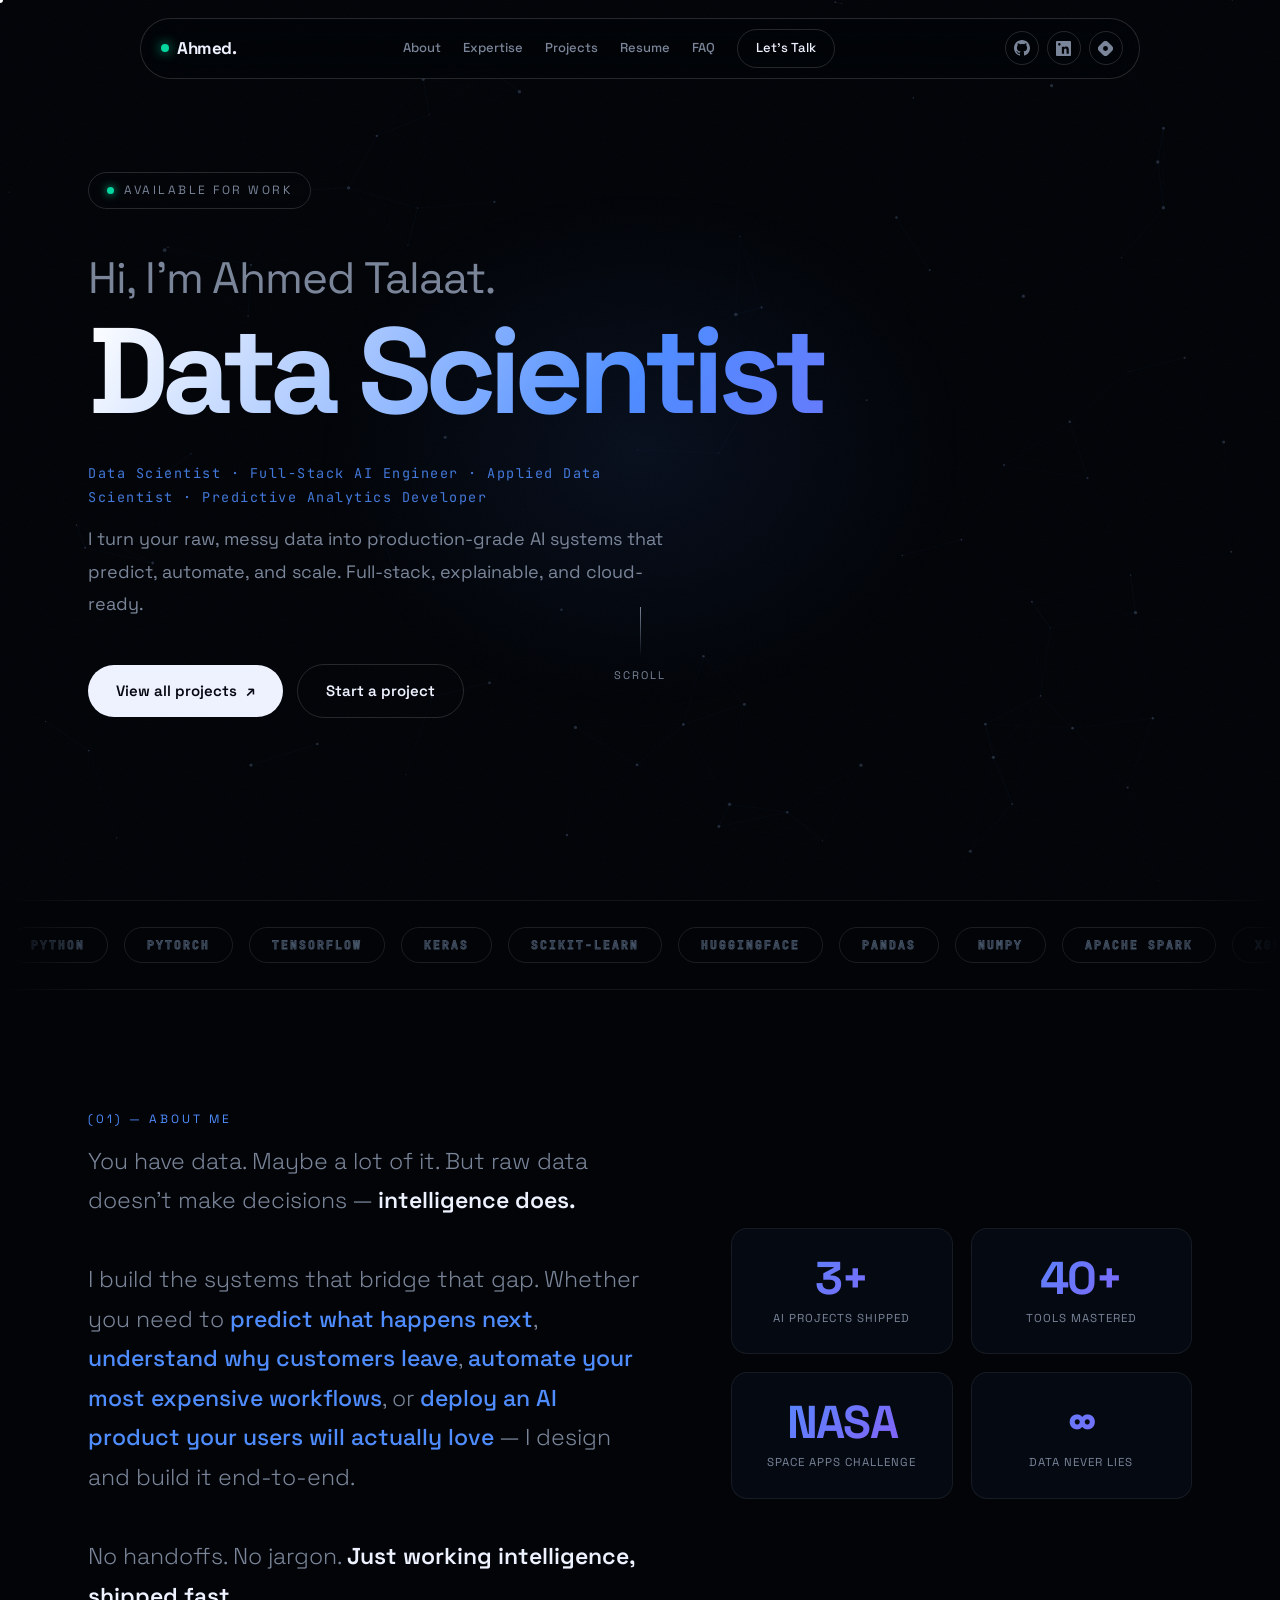
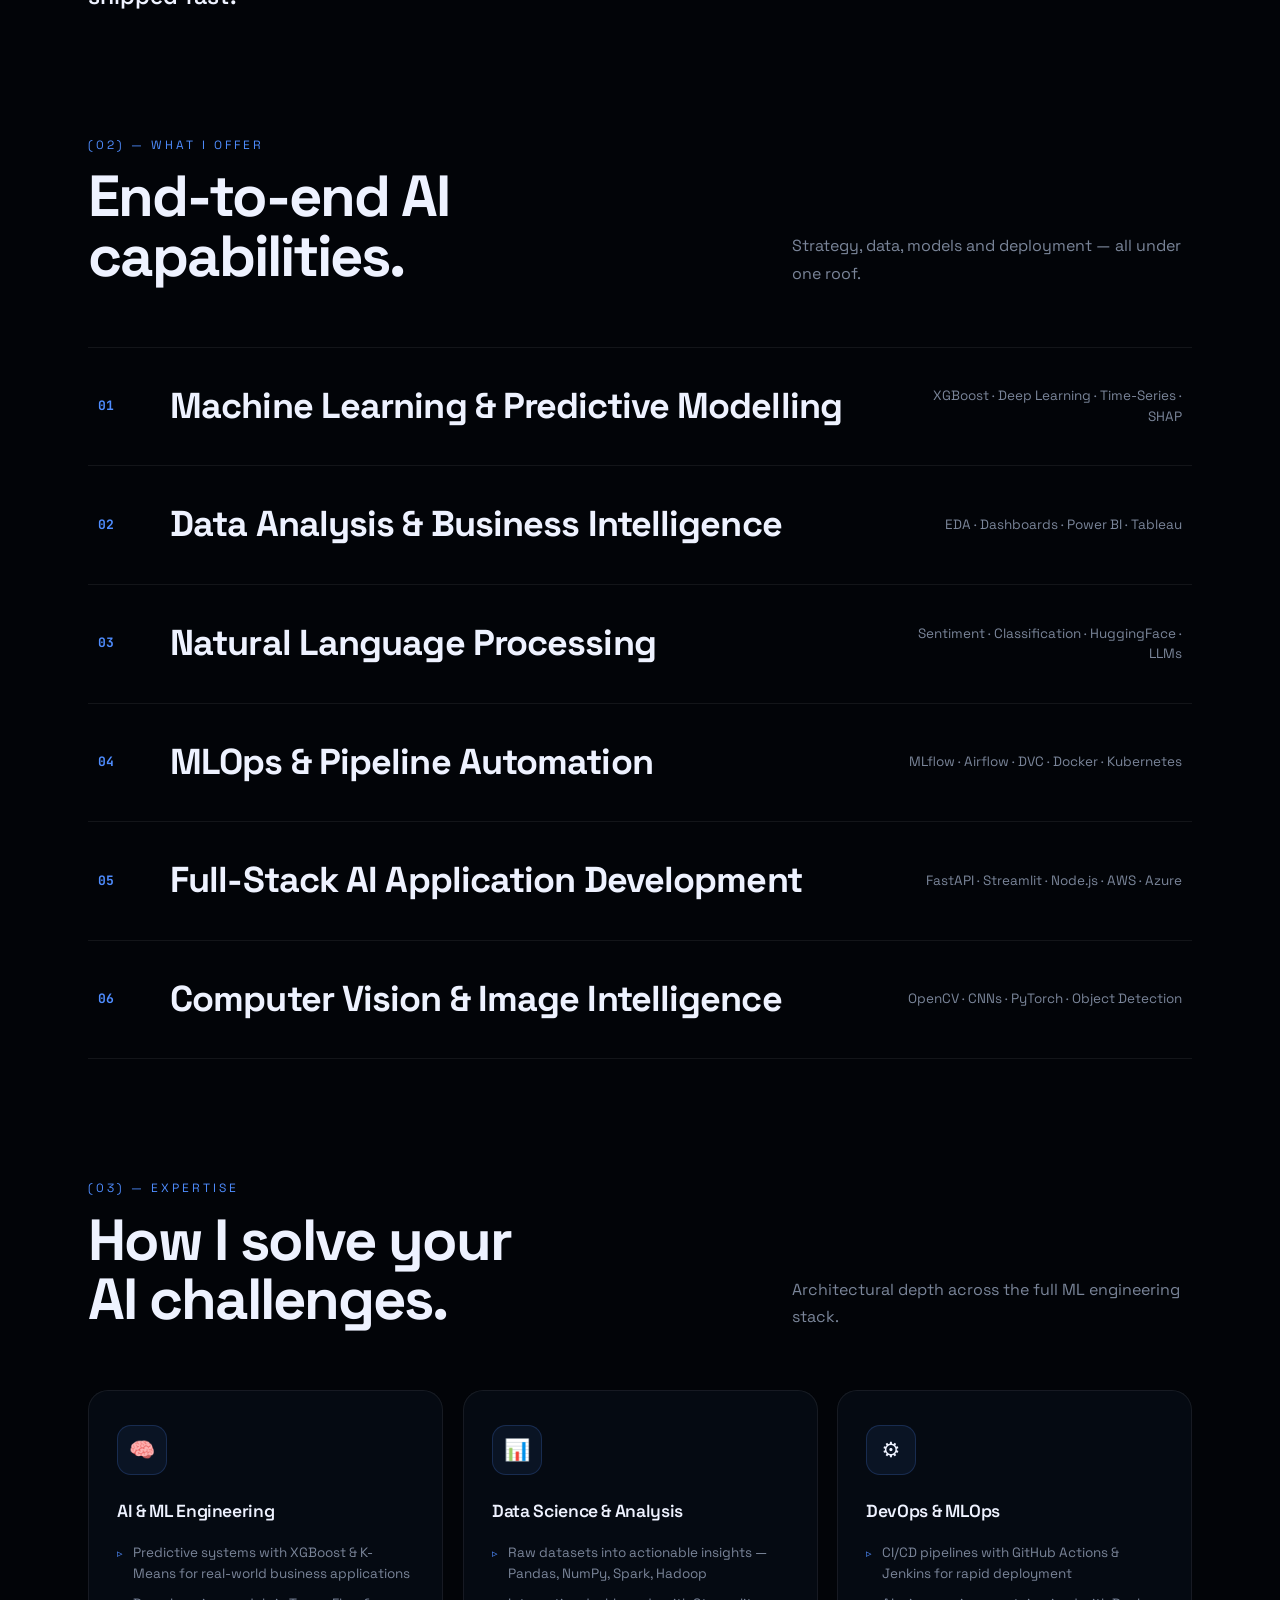
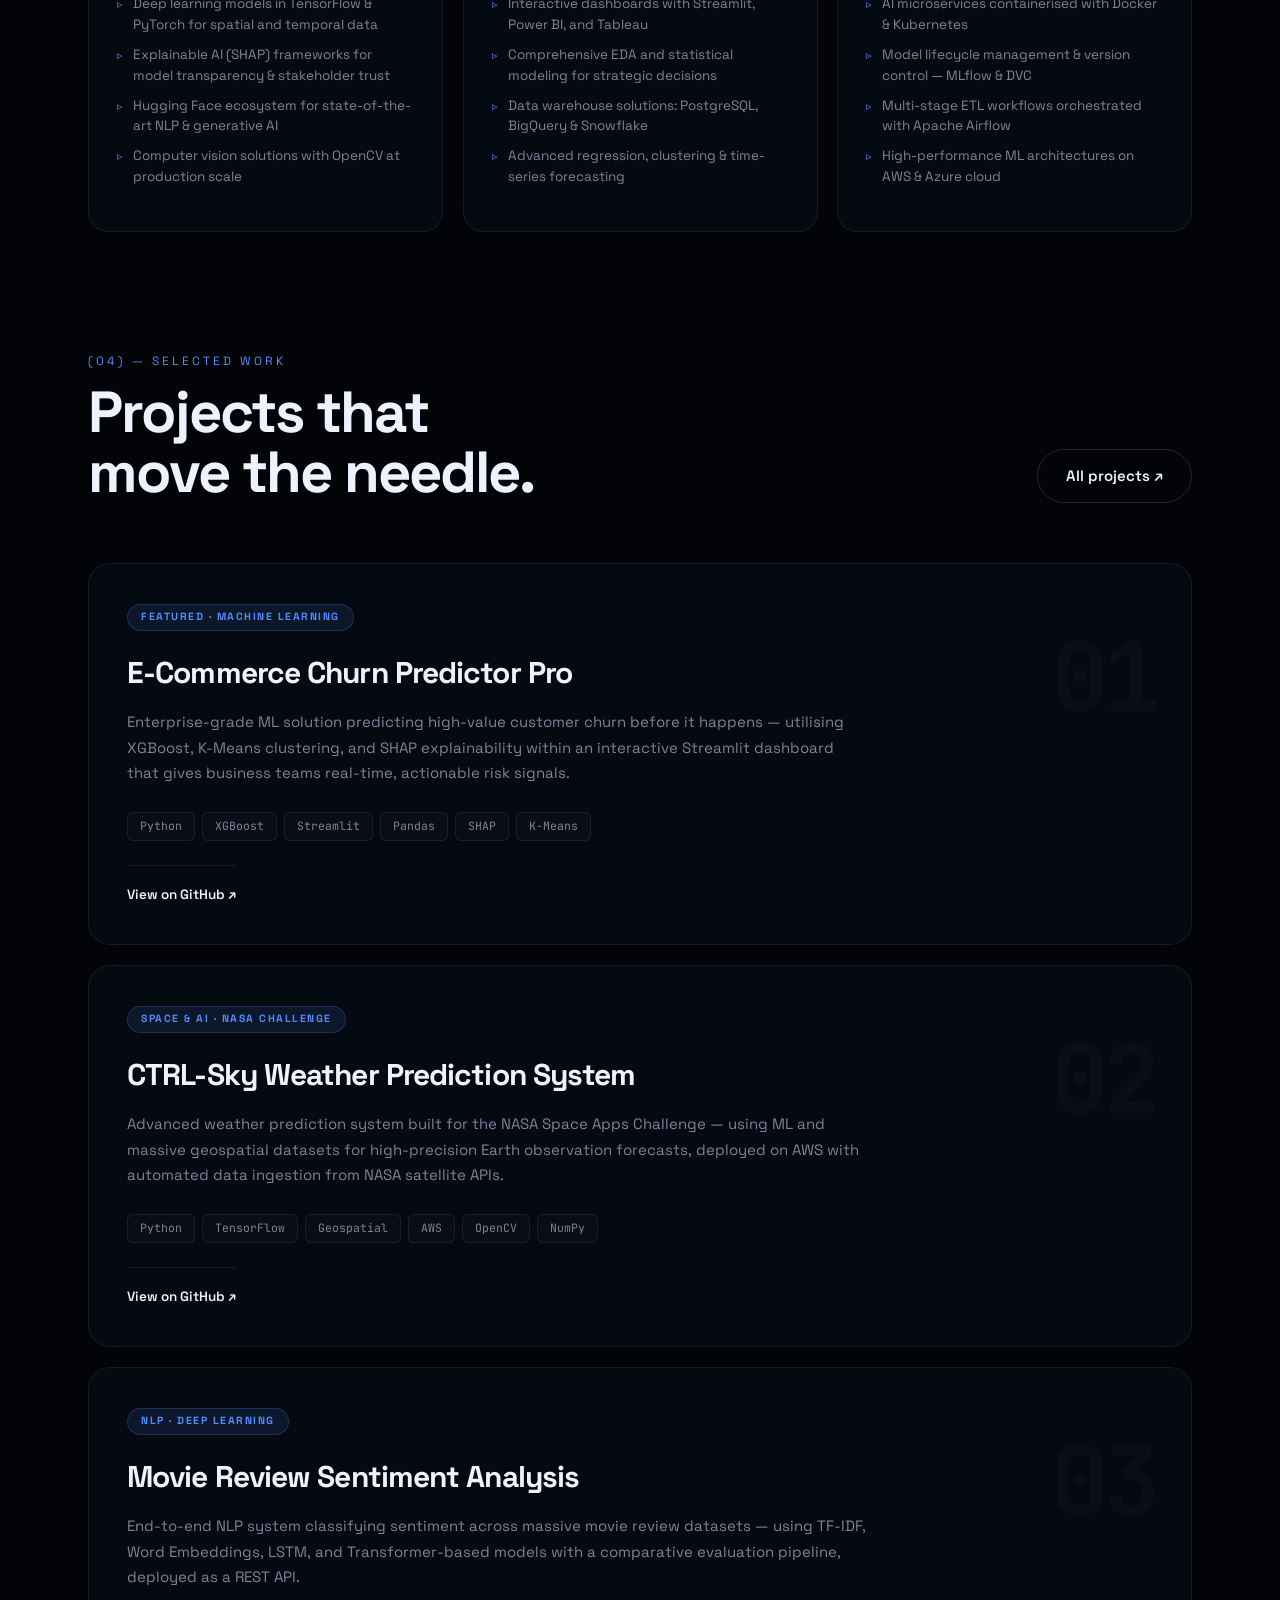
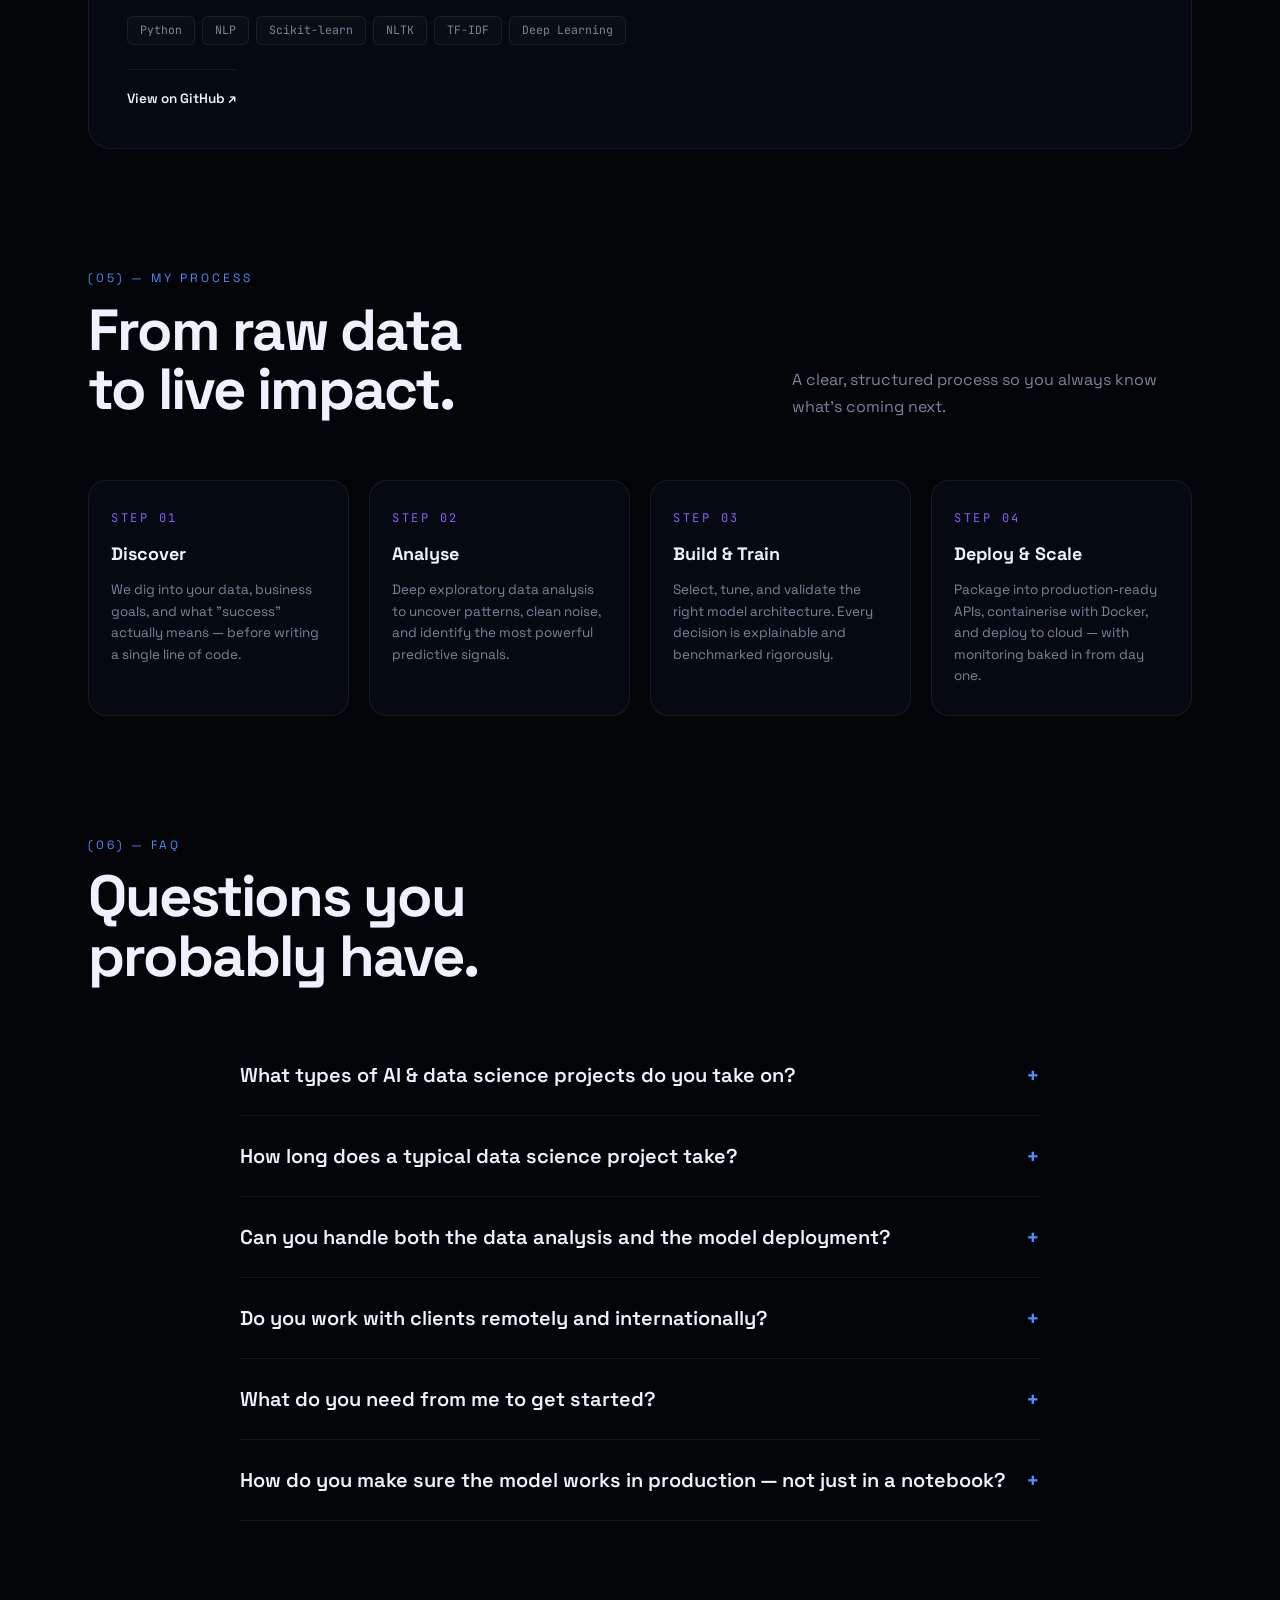
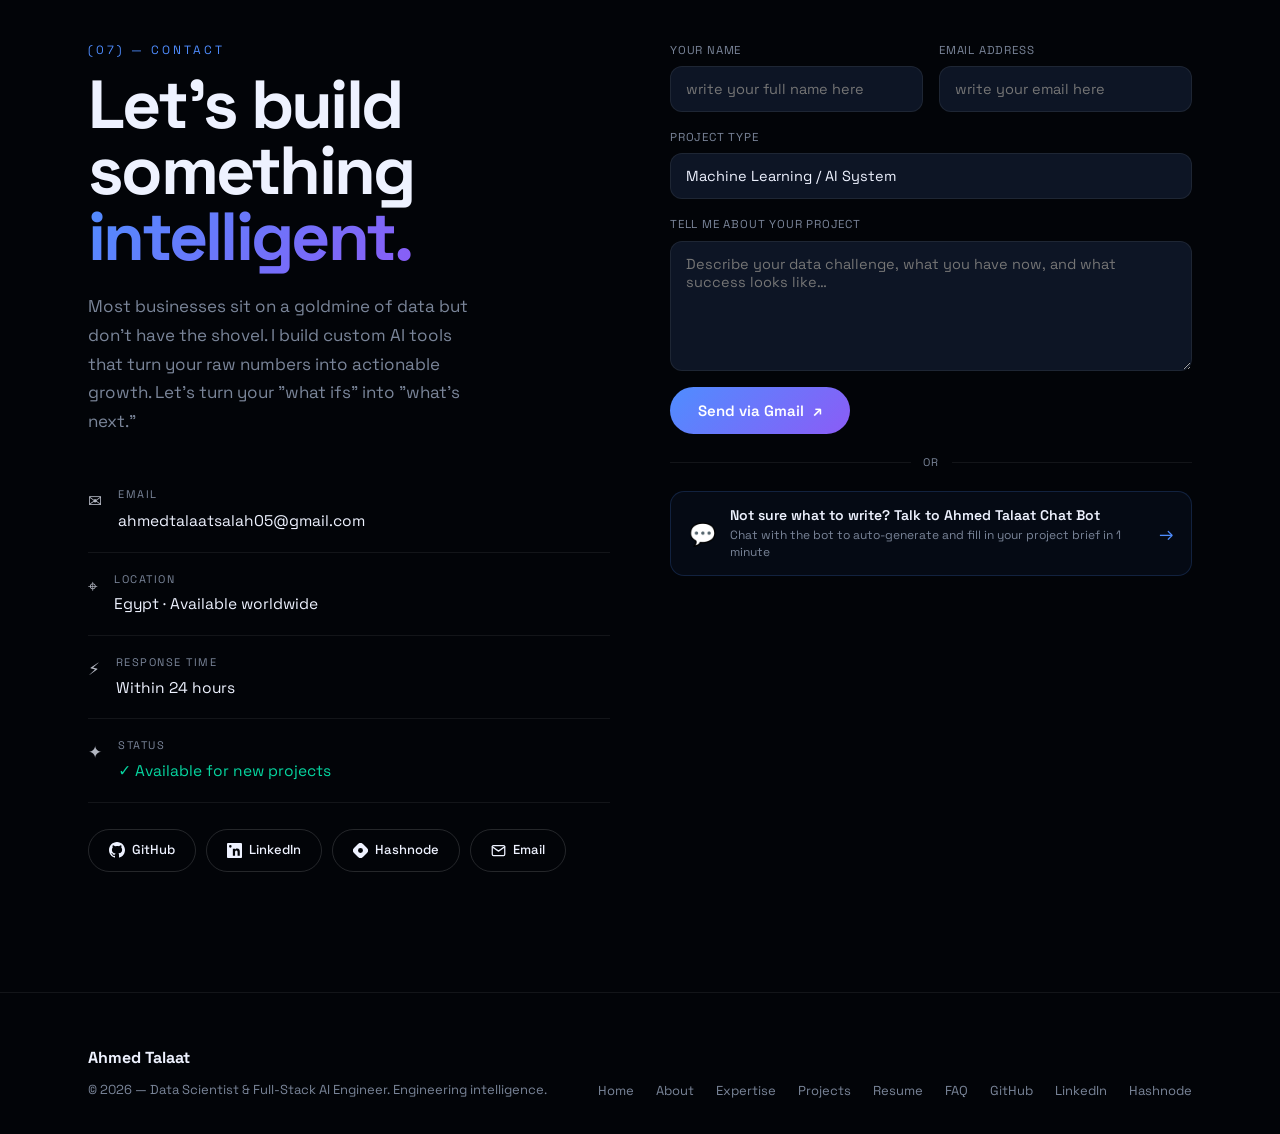
==== index.html @ 58c68996 "upload new files after the portfolio got down" ====
<!DOCTYPE html>
<html lang="en">
<head>
  <meta charset="UTF-8" />
  <meta name="viewport" content="width=device-width, initial-scale=1.0" />
  <meta name="description" content="Ahmed Talaat — Data Scientist turning your data into decisions that drive real-world impact. AI, ML, NLP & MLOps." />
  <title>Ahmed Talaat — Data Scientist</title>
  <link rel="preconnect" href="https://fonts.googleapis.com" />
  <link rel="preconnect" href="https://fonts.gstatic.com" crossorigin />
  <link href="https://fonts.googleapis.com/css2?family=Space+Grotesk:wght@300;400;500;600;700&family=JetBrains+Mono:wght@300;400;500&display=swap" rel="stylesheet" />
  <style>
    /* ================================================================
       TOKENS
    ================================================================ */
    :root {
      --bg:#020408; --bg-card:rgba(8,15,25,.65); --ink:#eef2ff; --muted:#7a8599;
      --border:rgba(255,255,255,.07); --border-hi:rgba(255,255,255,.14);
      --a1:#4f8dff; --a2:#8b5cf6; --a3:#06d6a0;
      --grad-main:linear-gradient(135deg,var(--a1),var(--a2));
      --grad-text:linear-gradient(120deg,#fff 0%,var(--a1) 50%,var(--a2) 100%);
      --font-head:'Space Grotesk',system-ui,sans-serif;
      --font-mono:'JetBrains Mono',monospace;
      --ease:cubic-bezier(.16,1,.3,1); --r:16px; --max:1160px;
    }

    /* ================================================================
       RESET
    ================================================================ */
    *,*::before,*::after{margin:0;padding:0;box-sizing:border-box}
    html{scroll-behavior:smooth}
    body{background:var(--bg);color:var(--ink);font-family:var(--font-head);-webkit-font-smoothing:antialiased;overflow-x:hidden;line-height:1.6}
    ::selection{background:var(--a1);color:#000}
    a{color:inherit;text-decoration:none} img{display:block;max-width:100%} ul{list-style:none}

    /* ================================================================
       BACKGROUND
    ================================================================ */
    #bg-canvas{position:fixed;inset:0;z-index:0;pointer-events:none}
    .grain{position:fixed;inset:0;z-index:1;pointer-events:none;opacity:.022;
      background-image:url("data:image/svg+xml,%3Csvg xmlns='http://www.w3.org/2000/svg' width='180' height='180'%3E%3Cfilter id='n'%3E%3CfeTurbulence type='fractalNoise' baseFrequency='.9' numOctaves='4'/%3E%3C/filter%3E%3Crect width='100%25' height='100%25' filter='url(%23n)'/%3E%3C/svg%3E")}
    .prog-bar{position:fixed;top:0;left:0;height:2px;width:0;z-index:300;background:linear-gradient(90deg,var(--a1),var(--a2),var(--a3))}

    /* ================================================================
       CUSTOM CURSOR
    ================================================================ */
    .c-dot{position:fixed;width:6px;height:6px;background:#fff;border-radius:50%;pointer-events:none;z-index:9999;will-change:transform;transform:translate(-50%,-50%)}
    .c-ring{position:fixed;width:38px;height:38px;border:1px solid rgba(79,141,255,.5);border-radius:50%;pointer-events:none;z-index:9998;will-change:transform;transform:translate(-50%,-50%);transition:width .3s var(--ease),height .3s var(--ease),border-color .3s,background .3s}
    .c-ring.big{width:62px;height:62px;background:rgba(79,141,255,.06);border-color:rgba(79,141,255,.25)}
    @media(hover:none){.c-dot,.c-ring{display:none}}

    /* ================================================================
       FLOATING CTA
    ================================================================ */
    .float-cta{
      position:fixed;bottom:28px;right:28px;z-index:200;
      background:var(--grad-main);color:#fff;
      border:0;border-radius:50px;
      font-family:var(--font-head);font-size:14px;font-weight:700;
      padding:14px 24px;cursor:pointer;
      box-shadow:0 8px 32px rgba(79,141,255,.4);
      transform:translateY(80px);opacity:0;
      transition:transform .5s var(--ease),opacity .5s var(--ease),box-shadow .3s;
      display:inline-flex;align-items:center;gap:8px;
      text-decoration:none;
    }
    .float-cta.show{transform:translateY(0);opacity:1}
    .float-cta:hover{box-shadow:0 14px 44px rgba(79,141,255,.6);transform:translateY(-3px)}
    .float-cta.show:hover{transform:translateY(-3px)}

    /* ================================================================
       LAYOUT
    ================================================================ */
    .wrap{position:relative;z-index:2;max-width:var(--max);margin:0 auto;padding:0 28px}
    .section{padding:120px 0}

    /* ================================================================
       NAV
    ================================================================ */
    .nav-wrap{position:fixed;top:0;left:0;right:0;z-index:100;display:flex;justify-content:center;pointer-events:none;padding:18px 28px}
    nav{pointer-events:auto;width:100%;max-width:1000px;display:flex;align-items:center;justify-content:space-between;padding:10px 16px 10px 20px;background:rgba(2,4,8,.78);backdrop-filter:blur(24px);-webkit-backdrop-filter:blur(24px);border:1px solid var(--border-hi);border-radius:50px;gap:12px}
    .nav-logo{font-weight:700;font-size:17px;letter-spacing:-.4px;display:flex;align-items:center;gap:8px;flex-shrink:0}
    .dot-live{width:8px;height:8px;border-radius:50%;background:var(--a3);box-shadow:0 0 12px var(--a3);animation:pulse-live 2.4s ease infinite}
    @keyframes pulse-live{50%{transform:scale(1.5);opacity:.5}}
    .nav-links{display:flex;gap:22px;align-items:center}
    .nav-links a{font-size:13px;color:var(--muted);font-weight:500;transition:color .3s;white-space:nowrap}
    .nav-links a:hover,.nav-links a.nav-active{color:var(--ink)}

    /* Social icons in nav */
    .nav-socials{display:flex;gap:8px;align-items:center;margin-left:4px}
    .nav-social{
      display:inline-flex;align-items:center;justify-content:center;
      width:34px;height:34px;border-radius:50%;
      border:1px solid var(--border-hi);
      color:var(--muted);font-size:14px;
      transition:border-color .3s,color .3s,background .3s,transform .3s var(--ease);
    }
    .nav-social:hover{border-color:var(--ink);color:var(--ink);background:rgba(255,255,255,.06);transform:translateY(-2px)}
    .nav-cta{border:1px solid var(--border-hi);padding:8px 18px;border-radius:30px;color:var(--ink)!important;font-size:13px;font-weight:600;transition:background .3s,transform .3s var(--ease)}
    .nav-cta:hover{background:var(--ink);color:#000!important;transform:translateY(-2px)}
    .burger{display:none;flex-direction:column;gap:5px;cursor:pointer;background:none;border:0;z-index:90;flex-shrink:0}
    .burger span{width:22px;height:2px;background:var(--ink);border-radius:2px;transition:.35s var(--ease)}
    .burger.x span:nth-child(1){transform:translateY(7px) rotate(45deg)}
    .burger.x span:nth-child(2){opacity:0}
    .burger.x span:nth-child(3){transform:translateY(-7px) rotate(-45deg)}

    /* ================================================================
       HERO
    ================================================================ */
    .hero{min-height:100vh;display:flex;align-items:center;padding-top:110px;position:relative;overflow:hidden}

    /* Mouse-follow spotlight */
    .hero-spotlight{
      position:absolute;inset:0;pointer-events:none;z-index:0;
      background:radial-gradient(ellipse 500px 400px at var(--sx,50%) var(--sy,50%),
        rgba(79,141,255,.09) 0%,transparent 65%);
      transition:background .1s;
    }

    .eyebrow{display:inline-flex;align-items:center;gap:10px;font-size:12px;letter-spacing:2.5px;text-transform:uppercase;color:var(--muted);border:1px solid var(--border-hi);padding:8px 18px;border-radius:30px;margin-bottom:34px;backdrop-filter:blur(6px)}
    .eyebrow .live{width:7px;height:7px;border-radius:50%;background:var(--a3);box-shadow:0 0 8px var(--a3)}

    /* New hero title: greeting + big role */
    .hero-greeting{
      display:block;
      font-size:clamp(22px,3.5vw,44px);
      font-weight:400;
      color:var(--muted);
      letter-spacing:-.02em;
      margin-bottom:4px;
    }
    .hero-role{
      display:block;
      font-size:clamp(52px,9.5vw,128px);
      font-weight:700;
      line-height:.9;
      letter-spacing:-.055em;
      background:var(--grad-text);
      -webkit-background-clip:text;
      background-clip:text;
      -webkit-text-fill-color:transparent;
      margin-bottom:34px;
    }
    .hero-sub{max-width:600px;color:var(--muted);font-size:clamp(15px,1.9vw,18px);line-height:1.8;margin-bottom:44px;font-weight:400}
    .hero-actions{display:flex;gap:14px;flex-wrap:wrap;align-items:center}
    .hero-meta{position:absolute;right:0;top:50%;transform:translateY(-50%);display:flex;flex-direction:column;gap:30px;align-items:flex-end}
    .h-stat{text-align:right}
    .h-stat .val{font-size:clamp(36px,4vw,54px);font-weight:700;letter-spacing:-.04em;background:var(--grad-main);-webkit-background-clip:text;background-clip:text;-webkit-text-fill-color:transparent;line-height:1;display:block}
    .h-stat .lbl{font-size:11px;color:var(--muted);letter-spacing:1.5px;text-transform:uppercase;text-align:right;margin-top:4px}
    .scroll-cue{position:absolute;bottom:34px;left:50%;transform:translateX(-50%);display:flex;flex-direction:column;align-items:center;gap:10px;color:var(--muted);font-size:11px;letter-spacing:2px;text-transform:uppercase}
    .scroll-bar{width:1px;height:50px;background:linear-gradient(var(--muted),transparent);animation:dropbar 2s infinite}
    @keyframes dropbar{0%{transform:scaleY(0);transform-origin:top}50%{transform:scaleY(1);transform-origin:top}50.1%{transform-origin:bottom}100%{transform:scaleY(0);transform-origin:bottom}}

    /* ================================================================
       BUTTONS
    ================================================================ */
    .btn{display:inline-flex;align-items:center;gap:9px;padding:14px 28px;border-radius:50px;font-family:var(--font-head);font-size:15px;font-weight:600;cursor:pointer;border:0;transition:transform .35s var(--ease),box-shadow .35s,background .3s,color .3s}
    .btn-primary{background:var(--ink);color:#050810}
    .btn-primary:hover{transform:translateY(-3px);box-shadow:0 16px 40px rgba(255,255,255,.14)}
    .btn-outline{background:transparent;color:var(--ink);border:1px solid var(--border-hi)}
    .btn-outline:hover{border-color:var(--ink);transform:translateY(-3px)}
    .btn-grad{background:var(--grad-main);color:#fff}
    .btn-grad:hover{transform:translateY(-3px);box-shadow:0 16px 40px rgba(79,141,255,.3)}
    .btn .arrow{transition:transform .35s var(--ease)}
    .btn:hover .arrow{transform:translate(4px,-4px)}

    /* ================================================================
       MARQUEE — TEXT PILLS (outline style, no icons)
    ================================================================ */
    .marquee-section{border-top:1px solid var(--border);border-bottom:1px solid var(--border);padding:26px 0;overflow:hidden;white-space:nowrap;position:relative;z-index:2;-webkit-mask-image:linear-gradient(to right,transparent,#000 8%,#000 92%,transparent);mask-image:linear-gradient(to right,transparent,#000 8%,#000 92%,transparent)}
    .marquee-track{display:inline-flex;align-items:center;gap:0;animation:scrollL 55s linear infinite}
    .marquee-track:hover{animation-play-state:paused}
    /* Pill container */
    .tech-pill{
      display:inline-flex;align-items:center;
      padding:8px 22px;margin:0 8px;
      border:1px solid rgba(255,255,255,.1);
      border-radius:30px;flex-shrink:0;
      cursor:default;
      transition:border-color .4s var(--ease),transform .4s var(--ease),background .4s;
    }
    .tech-pill:hover{
      border-color:rgba(79,141,255,.4);
      background:rgba(79,141,255,.04);
      transform:translateY(-5px);
    }
    /* Outline/hollow text effect */
    .tech-pill-text{
      font-family:var(--font-mono);
      font-size:11.5px;
      font-weight:500;
      letter-spacing:2px;
      text-transform:uppercase;
      color:transparent;
      -webkit-text-stroke:1px rgba(160,190,230,.42);
      transition:-webkit-text-stroke-color .35s var(--ease),color .35s var(--ease);
      user-select:none;
    }
    .tech-pill:hover .tech-pill-text{
      -webkit-text-stroke-color:rgba(79,141,255,.85);
    }
    @keyframes scrollL{to{transform:translateX(-50%)}}
    /* Inline hero roles line */
    .hero-roles-line{
      display:block;
      font-family:var(--font-mono);
      font-size:clamp(11px,1.3vw,13.5px);
      font-weight:400;
      letter-spacing:1.5px;
      color:var(--a1);
      opacity:.85;
      margin-bottom:14px;
    }

    /* ================================================================
       SECTION HEADINGS
    ================================================================ */
    .sec-eyebrow{font-size:12px;letter-spacing:3px;text-transform:uppercase;color:var(--a1);display:block;margin-bottom:12px}
    .sec-title{font-size:clamp(30px,5vw,58px);font-weight:700;letter-spacing:-.035em;line-height:1.03}
    .sec-sub{color:var(--muted);font-size:16px;line-height:1.7;max-width:400px}
    .sec-head{display:flex;align-items:flex-end;justify-content:space-between;flex-wrap:wrap;gap:24px;margin-bottom:60px}

    /* ================================================================
       ABOUT
    ================================================================ */
    .about-grid{display:grid;grid-template-columns:1.1fr .9fr;gap:80px;align-items:center}
    .bio-text{font-size:clamp(18px,2.2vw,23px);color:var(--muted);line-height:1.72;font-weight:300}
    .bio-text strong{color:var(--ink);font-weight:600}
    .bio-text em{color:var(--a1);font-style:normal;font-weight:500}
    .stats-grid{display:grid;grid-template-columns:1fr 1fr;gap:18px}
    .stat-card{
      border:1px solid var(--border);border-radius:var(--r);padding:26px 20px;
      background:var(--bg-card);backdrop-filter:blur(12px);
      transition:border-color .4s var(--ease),transform .4s var(--ease);
      text-align:center;
    }
    .stat-card:hover{border-color:var(--a1);transform:translateY(-5px)}
    .stat-card .val{
      font-size:clamp(34px,4vw,46px);font-weight:700;letter-spacing:-.04em;
      background:var(--grad-main);-webkit-background-clip:text;background-clip:text;-webkit-text-fill-color:transparent;
      display:block;line-height:1;
    }
    .stat-card .lbl{font-size:11.5px;color:var(--muted);letter-spacing:1px;text-transform:uppercase;margin-top:8px;display:block}

    /* ================================================================
       SERVICES
    ================================================================ */
    .services-list{border-top:1px solid var(--border)}
    .svc-row{display:grid;grid-template-columns:52px 1fr auto;gap:20px;align-items:center;padding:30px 10px;border-bottom:1px solid var(--border);transition:padding .4s var(--ease);position:relative;overflow:hidden;cursor:default}
    .svc-row::before{content:"";position:absolute;inset:0;background:linear-gradient(90deg,rgba(79,141,255,.08),transparent);transform:translateX(-100%);transition:transform .5s var(--ease);z-index:0}
    .svc-row:hover::before{transform:translateX(0)}
    .svc-row:hover{padding-left:24px}
    .svc-row>*{position:relative;z-index:1}
    .svc-idx{color:var(--a1);font-size:13px;font-weight:700;font-family:var(--font-mono)}
    .svc-row h4{font-size:clamp(20px,3vw,36px);font-weight:700;letter-spacing:-.025em}
    .svc-tags{color:var(--muted);font-size:13.5px;text-align:right;max-width:280px;line-height:1.5}

    /* ================================================================
       EXPERTISE
    ================================================================ */
    .expertise-grid{display:grid;grid-template-columns:repeat(3,1fr);gap:20px}
    .exp-card{position:relative;border:1px solid var(--border);border-radius:20px;padding:34px 28px;background:var(--bg-card);backdrop-filter:blur(16px);overflow:hidden;transition:border-color .4s var(--ease),transform .4s var(--ease);will-change:transform}
    .exp-card:hover{border-color:var(--border-hi);transform:translateY(-4px)}
    .exp-card .glow{position:absolute;top:var(--my,-200px);left:var(--mx,-200px);transform:translate(-50%,-50%);width:240px;height:240px;border-radius:50%;background:radial-gradient(circle,rgba(79,141,255,.18) 0%,transparent 65%);pointer-events:none;opacity:0;transition:opacity .4s}
    .exp-card:hover .glow{opacity:1}
    .exp-icon{width:50px;height:50px;border-radius:14px;background:rgba(79,141,255,.08);border:1px solid rgba(79,141,255,.2);display:flex;align-items:center;justify-content:center;margin-bottom:22px;font-size:21px}
    .exp-card h3{font-size:17.5px;font-weight:600;margin-bottom:18px;letter-spacing:-.02em}
    .exp-card ul li{font-size:13.5px;color:var(--muted);padding-left:16px;position:relative;margin-bottom:9px;line-height:1.55}
    .exp-card ul li::before{content:'▹';position:absolute;left:0;color:var(--a1);font-size:11px;top:2px}

    /* ================================================================
       PROJECTS
    ================================================================ */
    .projects-list{display:flex;flex-direction:column;gap:20px}
    .project-card{position:relative;display:flex;border:1px solid var(--border);border-radius:22px;padding:38px;background:var(--bg-card);backdrop-filter:blur(16px);overflow:hidden;transition:border-color .5s var(--ease),transform .5s var(--ease);will-change:transform;cursor:pointer}
    .project-card:hover{border-color:var(--border-hi);transform:translateY(-4px)}
    .project-card .glow{position:absolute;top:var(--my,-200px);left:var(--mx,-200px);transform:translate(-50%,-50%);width:380px;height:380px;border-radius:50%;background:radial-gradient(circle,rgba(139,92,246,.14) 0%,transparent 60%);pointer-events:none;opacity:0;transition:opacity .5s}
    .project-card:hover .glow{opacity:1}
    .proj-body{flex:1;position:relative;z-index:2}
    .proj-badge{display:inline-block;font-size:10.5px;font-weight:700;letter-spacing:1.5px;text-transform:uppercase;padding:4px 13px;border-radius:30px;background:rgba(79,141,255,.1);color:var(--a1);border:1px solid rgba(79,141,255,.22);margin-bottom:18px}
    .project-card h3{font-size:clamp(21px,2.8vw,30px);font-weight:700;letter-spacing:-.03em;margin-bottom:12px}
    .project-card p{color:var(--muted);font-size:15px;line-height:1.72;max-width:740px;margin-bottom:26px}
    .tech-tags{display:flex;flex-wrap:wrap;gap:7px;margin-bottom:24px}
    .tech-tags span{font-size:11.5px;font-family:var(--font-mono);padding:4px 12px;border:1px solid var(--border);border-radius:6px;color:var(--muted);background:rgba(255,255,255,.02)}
    .proj-link{display:inline-flex;align-items:center;gap:8px;font-size:13.5px;font-weight:600;color:var(--ink);padding-top:18px;border-top:1px solid var(--border);transition:color .3s,gap .3s var(--ease)}
    .project-card:hover .proj-link{color:var(--a1);gap:12px}
    .proj-num{position:absolute;right:36px;top:36px;font-size:clamp(60px,8vw,96px);font-weight:700;color:rgba(255,255,255,.024);letter-spacing:-.06em;pointer-events:none;z-index:1;font-family:var(--font-mono)}

    /* ── Project Tech Specs Drawer Styles ── */
    .btn-specs{
      background: rgba(255, 255, 255, 0.05);
      border: 1px solid var(--border);
      border-radius: 30px;
      padding: 6px 14px;
      font-size: 11px;
      font-weight: 600;
      color: var(--muted);
      cursor: pointer;
      font-family: var(--font-mono);
      text-transform: uppercase;
      letter-spacing: 0.8px;
      transition: all 0.3s;
      margin-top: 10px;
      display: inline-flex;
      align-items: center;
      gap: 6px;
    }
    .btn-specs:hover, .btn-specs.active{
      background: rgba(79, 141, 255, 0.1);
      border-color: var(--a1);
      color: var(--ink);
    }
    .specs-drawer{
      max-height: 0;
      overflow: hidden;
      transition: max-height 0.4s var(--ease), margin-top 0.4s var(--ease), padding 0.4s var(--ease);
      background: rgba(2, 4, 8, 0.4);
      border-radius: 12px;
      border: 0 solid var(--border);
      font-size: 13.5px;
      line-height: 1.6;
      text-align: left;
    }
    .specs-drawer.open{
      max-height: 250px;
      margin-top: 16px;
      padding: 16px;
      border-width: 1px;
    }
    .specs-grid {
      display: grid;
      grid-template-columns: 1fr 1fr;
      gap: 16px;
    }
    @media(max-width:600px){.specs-grid{grid-template-columns:1fr}}
    .specs-item strong{
      color: var(--a1);
      display: block;
      font-size: 11px;
      letter-spacing: 1px;
      text-transform: uppercase;
      font-family: var(--font-mono);
      margin-bottom: 4px;
    }
    .specs-item span{
      color: var(--muted);
    }

    /* ================================================================
       PROCESS
    ================================================================ */
    .process-steps{display:grid;grid-template-columns:repeat(4,1fr);gap:20px}
    .proc-step{border:1px solid var(--border);border-radius:18px;padding:28px 22px;background:var(--bg-card);backdrop-filter:blur(10px);transition:transform .4s var(--ease),border-color .4s}
    .proc-step:hover{transform:translateY(-6px);border-color:var(--a2)}
    .proc-step .n{font-size:12px;color:var(--a2);letter-spacing:2.5px;text-transform:uppercase;margin-bottom:12px;font-family:var(--font-mono)}
    .proc-step h4{font-size:18px;font-weight:700;margin-bottom:10px}
    .proc-step p{color:var(--muted);font-size:13.5px;line-height:1.6}

    /* ================================================================
       AI BRIEF GENERATOR SECTION + MODAL
    ================================================================ */
    .ai-teaser{
      border:1px solid rgba(79,141,255,.3);
      border-radius:28px;
      padding:60px 52px;
      background:linear-gradient(135deg,rgba(79,141,255,.06),rgba(139,92,246,.06));
      backdrop-filter:blur(16px);
      position:relative;overflow:hidden;
      text-align:center;
    }
    .ai-teaser::before{
      content:"";position:absolute;inset:0;
      background:radial-gradient(ellipse 60% 60% at 50% 0%,rgba(79,141,255,.12),transparent);
      pointer-events:none;
    }
    .ai-teaser h2{font-size:clamp(28px,4.5vw,50px);font-weight:700;letter-spacing:-.04em;margin-bottom:14px;position:relative}
    .ai-teaser p{color:var(--muted);font-size:17px;max-width:520px;margin:0 auto 34px;line-height:1.7;position:relative}
    .ai-badge{display:inline-flex;align-items:center;gap:8px;padding:6px 16px;background:rgba(79,141,255,.15);border:1px solid rgba(79,141,255,.3);border-radius:30px;font-size:11.5px;font-weight:700;letter-spacing:1.5px;text-transform:uppercase;color:var(--a1);margin-bottom:22px;position:relative}

    /* Modal overlay */
    .modal-overlay{
      position:fixed;inset:0;z-index:1000;
      background:rgba(2,4,8,.85);
      backdrop-filter:blur(16px);-webkit-backdrop-filter:blur(16px);
      display:flex;align-items:center;justify-content:center;
      padding:20px;
      opacity:0;pointer-events:none;
      transition:opacity .4s var(--ease);
    }
    .modal-overlay.open{opacity:1;pointer-events:auto}
    .modal-box{
      background:rgba(8,15,25,.98);
      border:1px solid var(--border-hi);
      border-radius:28px;
      padding:44px;
      width:100%;max-width:600px;
      max-height:90vh;
      overflow-y:auto;
      transform:translateY(30px) scale(.97);
      transition:transform .45s var(--ease);
      position:relative;
    }
    .modal-overlay.open .modal-box{transform:none}
    .modal-close{
      position:absolute;top:16px;right:16px;
      width:36px;height:36px;border-radius:50%;
      background:rgba(255,255,255,.05);border:1px solid var(--border);
      color:var(--muted);font-size:18px;cursor:pointer;
      display:flex;align-items:center;justify-content:center;
      transition:background .3s,color .3s;
    }
    .modal-close:hover{background:rgba(255,255,255,.1);color:var(--ink)}

    /* Wizard steps */
    .wizard-header{margin-bottom:32px}
    .wizard-prog{
      display:flex;gap:6px;margin-bottom:20px;
    }
    .wizard-prog-dot{
      flex:1;height:3px;border-radius:3px;background:var(--border-hi);
      transition:background .4s var(--ease);
    }
    .wizard-prog-dot.done{background:var(--a3)}
    .wizard-prog-dot.active{background:var(--a1)}
    .wizard-step-label{font-size:11.5px;color:var(--muted);letter-spacing:1.5px;text-transform:uppercase;margin-bottom:8px;font-family:var(--font-mono)}
    .wizard-title{font-size:clamp(20px,3vw,28px);font-weight:700;letter-spacing:-.03em}
    .wizard-sub{color:var(--muted);font-size:15px;margin-top:8px}

    /* Option chips */
    .chips{display:flex;flex-wrap:wrap;gap:10px;margin-top:20px}
    .chip{
      padding:10px 18px;border-radius:30px;
      border:1px solid var(--border-hi);
      font-size:13.5px;font-weight:500;font-family:var(--font-head);
      cursor:pointer;color:var(--muted);background:transparent;
      transition:border-color .3s,background .3s,color .3s,transform .3s var(--ease);
    }
    .chip:hover{border-color:var(--a1);color:var(--ink);transform:translateY(-2px)}
    .chip.sel{border-color:var(--a1);background:rgba(79,141,255,.15);color:var(--ink)}

    /* Wizard input */
    .wiz-input{
      width:100%;background:#0d1525;border:1px solid var(--border);border-radius:12px;
      padding:13px 15px;color:var(--ink);font-family:var(--font-head);font-size:14.5px;
      transition:border-color .3s,background .3s;outline:none;
      -webkit-appearance:none;appearance:none;
    }
    .wiz-input:focus{border-color:var(--a1);background:rgba(79,141,255,.06)}
    .wiz-textarea{resize:vertical;min-height:100px;width:100%;background:#0d1525;border:1px solid var(--border);border-radius:12px;padding:13px 15px;color:var(--ink);font-family:var(--font-head);font-size:14.5px;transition:border-color .3s,background .3s;outline:none}
    .wiz-textarea:focus{border-color:var(--a1);background:rgba(79,141,255,.06)}
    .wiz-form-group{display:flex;flex-direction:column;gap:7px;margin-top:20px}
    .wiz-form-group label{font-size:11.5px;letter-spacing:.8px;text-transform:uppercase;color:var(--muted)}

    .wizard-nav{display:flex;justify-content:space-between;align-items:center;margin-top:32px;gap:12px}
    .wiz-next{background:var(--grad-main);color:#fff;border:0;border-radius:30px;padding:12px 26px;font-family:var(--font-head);font-size:14.5px;font-weight:600;cursor:pointer;transition:transform .3s var(--ease),box-shadow .3s}
    .wiz-next:hover{transform:translateY(-2px);box-shadow:0 10px 28px rgba(79,141,255,.35)}
    .wiz-back {
      background: transparent;
      border: 1px solid var(--border);
      color: var(--muted);
      border-radius: 30px;
      padding: 12px 26px;
      font-family: var(--font-head);
      font-size: 14.5px;
      cursor: pointer;
      transition: color .3s, border-color .3s, transform .3s var(--ease);
    }
    .wiz-back:hover {
      color: var(--ink);
      border-color: var(--border-hi);
      transform: translateY(-2px);
    }

    /* Generated message box */
    .gen-msg-wrap{position:relative;background:#0a1220;border:1px solid var(--border-hi);border-radius:16px;padding:22px;margin-top:22px;max-height:240px;overflow-y:auto}
    .gen-msg-text{font-family:var(--font-mono);font-size:12.5px;color:var(--muted);line-height:1.75;white-space:pre-wrap;word-break:break-word}
    .copy-btn{
      margin-top:12px;width:100%;background:rgba(6,214,160,.1);border:1px solid rgba(6,214,160,.3);
      border-radius:10px;padding:12px;color:var(--a3);font-family:var(--font-head);font-size:14px;font-weight:600;
      cursor:pointer;transition:background .3s,transform .3s var(--ease);display:flex;align-items:center;justify-content:center;gap:8px;
    }
    .copy-btn:hover{background:rgba(6,214,160,.18);transform:translateY(-1px)}
    .copy-btn.copied{color:var(--ink);border-color:var(--border-hi);background:rgba(255,255,255,.06)}
    .gen-actions{display:flex;gap:12px;margin-top:14px;flex-wrap:wrap}
    .gen-gmail{flex:1;background:var(--grad-main);color:#fff;border:0;border-radius:10px;padding:13px;font-family:var(--font-head);font-size:14px;font-weight:600;cursor:pointer;transition:transform .3s var(--ease),box-shadow .3s;display:flex;align-items:center;justify-content:center;gap:8px;text-decoration:none}
    .gen-gmail:hover{transform:translateY(-2px);box-shadow:0 10px 28px rgba(79,141,255,.3)}
    .gen-restart{width:100%;background:transparent;color:var(--muted);border:1px solid var(--border);border-radius:10px;padding:13px;font-family:var(--font-head);font-size:14px;cursor:pointer;transition:color .3s,border-color .3s;margin-top:10px}
    .gen-restart:hover{color:var(--ink);border-color:var(--border-hi)}
    .gen-fill{flex:1;background:rgba(6,214,160,.08);border:1px solid rgba(6,214,160,.25);border-radius:10px;padding:13px;font-family:var(--font-head);font-size:14px;font-weight:600;cursor:pointer;color:var(--a3);transition:background .3s,transform .3s var(--ease);display:flex;align-items:center;justify-content:center;gap:6px}
    .gen-fill:hover{background:rgba(6,214,160,.16);transform:translateY(-2px)}
    .wizard-step{display:none}
    .wizard-step.active{display:block}
    /* ── Ahmed Talaat Chat Bot Styles ── */
    .chat-msg{display:flex;gap:14px;margin-bottom:20px;align-items:flex-start;animation:fade-in-chat .3s ease forwards}
    .chat-avatar{width:36px;height:36px;border-radius:50%;background:rgba(79,141,255,.1);border:1px solid rgba(79,141,255,.2);display:flex;align-items:center;justify-content:center;font-size:18px;flex-shrink:0}
    .chat-bubble{background:rgba(255,255,255,.04);border:1px solid var(--border);border-radius:18px;border-top-left-radius:4px;padding:14px 18px;font-size:14.5px;line-height:1.6;color:var(--ink);max-width:85%}
    .chat-bubble strong{color:var(--a1)}
    .chat-user-input{background:rgba(255,255,255,.015);border:1px solid var(--border);border-radius:20px;padding:20px;margin-top:14px}
    .chat-header{display:flex;align-items:center;gap:10px;border-bottom:1px solid var(--border);padding-bottom:16px;margin-bottom:24px}
    .chat-header-title{font-size:16px;font-weight:700;letter-spacing:-.2px;display:flex;align-items:center;gap:8px}
    .chat-header-status{width:8px;height:8px;border-radius:50%;background:var(--a3);box-shadow:0 0 8px var(--a3);animation:status-pulse 2s infinite}
    @keyframes status-pulse {
      0% { box-shadow: 0 0 0 0 rgba(6, 214, 160, 0.7); }
      70% { box-shadow: 0 0 0 6px rgba(6, 214, 160, 0); }
      100% { box-shadow: 0 0 0 0 rgba(6, 214, 160, 0); }
    }
    @keyframes fade-in-chat{from{opacity:0;transform:translateY(10px)}to{opacity:1;transform:none}}
    .chat-msg.user-msg{justify-content:flex-end}
    .chat-bubble.user-bubble{background:linear-gradient(135deg,var(--a1),var(--a2));color:#fff;border:0;border-radius:18px;border-top-right-radius:4px;border-top-left-radius:18px}
    .typing-dot{width:6px;height:6px;background:var(--muted);border-radius:50%;animation:typing-bounce 1.4s infinite ease-in-out;display:inline-block}
    .typing-dot:nth-child(2){animation-delay:.2s}
    .typing-dot:nth-child(3){animation-delay:.4s}
    @keyframes typing-bounce{0%,100%{transform:translateY(0)}50%{transform:translateY(-4px)}}
    /* ── AI Brief inline trigger ── */
    .brief-or-divider{display:flex;align-items:center;gap:12px;color:var(--muted);font-size:11px;letter-spacing:1.5px;text-transform:uppercase;margin:4px 0}
    .brief-or-divider::before,.brief-or-divider::after{content:"";flex:1;height:1px;background:var(--border)}
    .btn-brief-open{width:100%;padding:14px 18px;background:rgba(79,141,255,.05);border:1px solid rgba(79,141,255,.18);border-radius:14px;color:var(--ink);font-family:var(--font-head);cursor:pointer;display:flex;align-items:center;gap:14px;text-align:left;transition:background .3s,border-color .3s,transform .35s var(--ease),box-shadow .35s}
    .btn-brief-open:hover{background:rgba(79,141,255,.12);border-color:rgba(79,141,255,.4);transform:translateY(-2px);box-shadow:0 10px 28px rgba(79,141,255,.15)}
    .brief-open-icon{font-size:22px;flex-shrink:0}
    .brief-open-title{font-size:14px;font-weight:600;margin-bottom:3px;color:var(--ink)}
    .brief-open-sub{font-size:12px;color:var(--muted);line-height:1.4}

    /* ================================================================
       FAQ
    ================================================================ */
    .faq-wrap{max-width:800px;margin:0 auto}
    .faq-item{border-bottom:1px solid var(--border)}
    .faq-q{width:100%;background:none;border:0;color:var(--ink);text-align:left;font-family:var(--font-head);font-size:clamp(16px,2.2vw,20px);font-weight:600;padding:26px 0;cursor:pointer;display:flex;justify-content:space-between;align-items:center;gap:20px}
    .faq-q:hover{color:var(--a1)}
    .faq-pm{font-size:22px;flex-shrink:0;color:var(--a1);transition:transform .35s var(--ease)}
    .faq-item.open .faq-pm{transform:rotate(45deg)}
    .faq-a{max-height:0;overflow:hidden;transition:max-height .45s var(--ease),padding .45s var(--ease);color:var(--muted);font-size:15.5px;line-height:1.75}
    .faq-item.open .faq-a{padding-bottom:26px}

    /* ================================================================
       CONTACT
    ================================================================ */
    .contact-grid{display:grid;grid-template-columns:1fr 1fr;gap:60px;align-items:start}
    .contact-lead h2{font-size:clamp(36px,6vw,68px);font-weight:700;letter-spacing:-.04em;line-height:.97;margin-bottom:22px}
    .contact-lead h2 .grad{background:var(--grad-main);-webkit-background-clip:text;background-clip:text;-webkit-text-fill-color:transparent}
    .contact-lead p{color:var(--muted);font-size:17px;line-height:1.7;max-width:400px}
    .info-list{margin-top:32px}
    .info-item{display:flex;gap:16px;padding:18px 0;border-bottom:1px solid var(--border)}
    .info-item .ico{font-size:17px;opacity:.75;flex-shrink:0;margin-top:2px}
    .info-item .k{font-size:11px;letter-spacing:1.5px;text-transform:uppercase;color:var(--muted);margin-bottom:4px}
    .info-item a,.info-item .v{color:var(--ink);font-size:15.5px;transition:color .3s}
    .info-item a:hover{color:var(--a1)}
    .socials-row{display:flex;gap:10px;flex-wrap:wrap;margin-top:26px}
    .socials-row a{display:inline-flex;align-items:center;gap:7px;padding:10px 20px;border:1px solid var(--border-hi);border-radius:30px;font-size:13px;font-weight:500;transition:background .35s,border-color .35s,transform .35s var(--ease),color .35s}
    .socials-row a:hover{background:var(--ink);color:#000;transform:translateY(-2px)}
    .contact-form{display:flex;flex-direction:column;gap:16px}
    .form-row{display:grid;grid-template-columns:1fr 1fr;gap:16px}
    .form-group{display:flex;flex-direction:column;gap:7px}
    .form-group label{font-size:11.5px;letter-spacing:.8px;text-transform:uppercase;color:var(--muted)}
    .form-group input,.form-group textarea,.form-group select{
      width:100%;background:#0d1525;border:1px solid var(--border);border-radius:12px;
      padding:13px 15px;color:var(--ink);font-family:var(--font-head);font-size:14.5px;
      transition:border-color .3s,background .3s;-webkit-appearance:none;appearance:none;outline:none;
    }
    .form-group select option{background:#0d1525;color:var(--ink)}
    .form-group input:focus,.form-group textarea:focus,.form-group select:focus{border-color:var(--a1);background:rgba(79,141,255,.06)}
    .form-group textarea{resize:vertical;min-height:130px}
    .form-note{display:none;padding:13px 16px;border-radius:10px;background:rgba(6,214,160,.1);border:1px solid rgba(6,214,160,.3);color:var(--a3);font-size:14px;line-height:1.5}
    .form-note.show{display:block}

    /* ================================================================
       FOOTER
    ================================================================ */
    footer{border-top:1px solid var(--border);padding:52px 0 32px;position:relative;z-index:2}
    .foot-inner{display:flex;justify-content:space-between;align-items:flex-end;flex-wrap:wrap;gap:24px}
    .foot-brand strong{color:var(--ink);font-size:16px;display:block;margin-bottom:6px}
    .foot-brand span{font-size:13px;color:var(--muted)}
    .foot-links{display:flex;gap:22px;flex-wrap:wrap}
    .foot-links a{font-size:13px;color:var(--muted);transition:color .3s}
    .foot-links a:hover{color:var(--ink)}

    /* ================================================================
       REVEAL
    ================================================================ */
    .reveal{opacity:0;transform:translateY(32px);transition:opacity .9s var(--ease),transform .9s var(--ease)}
    .reveal.in{opacity:1;transform:none}

    /* ================================================================
       RESPONSIVE
    ================================================================ */
    @media(max-width:960px){
      .expertise-grid{grid-template-columns:1fr 1fr}
      .about-grid{grid-template-columns:1fr;gap:50px}
      .hero-meta{display:none}
      .contact-grid{grid-template-columns:1fr;gap:42px}
      .process-steps{grid-template-columns:1fr 1fr}
      .svc-tags{display:none}
      .ai-teaser{padding:40px 28px}
    }
    @media(max-width:640px){
      .expertise-grid{grid-template-columns:1fr}
      .process-steps{grid-template-columns:1fr}
      .form-row{grid-template-columns:1fr}
      .nav-links{position:fixed;inset:0;background:rgba(2,4,8,.97);backdrop-filter:blur(20px);flex-direction:column;justify-content:center;gap:28px;transform:translateY(-100%);transition:transform .5s var(--ease);z-index:80}
      .nav-links.open{transform:none}
      .nav-links a{font-size:22px}
      .nav-socials{display:none}
      .burger{display:flex}
      .project-card{padding:24px;flex-direction:column}
      .proj-num{right:18px;top:18px}
      .modal-box{padding:28px 22px}
    }
    @media(prefers-reduced-motion:reduce){*,.reveal{transition:none!important;animation:none!important}.reveal{opacity:1;transform:none}}

    /* ================================================================
       AI PIPELINE ARCHITECT
       ================================================================ */
    .arch-card {
      background: rgba(8,15,25,.65);
      border: 1px solid var(--border-hi);
      border-radius: 28px;
      padding: 44px;
      backdrop-filter: blur(16px);
      margin-top: 40px;
      position: relative;
      overflow: hidden;
      text-align: left;
    }
    .arch-card::before {
      content: ""; position: absolute; inset: 0;
      background: radial-gradient(circle at 100% 0%, rgba(139,92,246,.04), transparent 60%);
      pointer-events: none;
    }
    .arch-selectors {
      border-bottom: 1px solid var(--border);
      padding-bottom: 28px;
      margin-bottom: 28px;
    }
    .arch-select-group {
      display: flex;
      flex-direction: column;
      gap: 10px;
    }
    .arch-select-label {
      font-size: 11.5px;
      letter-spacing: 1.5px;
      text-transform: uppercase;
      color: var(--muted);
      font-weight: 600;
    }
    .arch-display {
      display: grid;
      grid-template-columns: 1.1fr 0.9fr;
      gap: 40px;
      align-items: center;
    }
    .arch-diagram-wrap {
      background: #040811;
      border: 1px solid var(--border);
      border-radius: 20px;
      padding: 24px;
      display: flex;
      align-items: center;
      justify-content: center;
      box-shadow: inset 0 4px 20px rgba(0,0,0,0.4);
    }
    .arch-svg {
      width: 100%;
      height: auto;
      display: block;
    }
    .arch-path {
      fill: none;
      stroke: rgba(255,255,255,0.06);
      stroke-width: 1.5;
      transition: stroke 0.4s var(--ease), stroke-width 0.4s;
    }
    .arch-path.active {
      stroke: url(#neon-glow);
      stroke-width: 2.2;
      stroke-dasharray: 6 4;
      animation: arch-march 15s linear infinite;
      filter: drop-shadow(0 0 3px rgba(79,141,255,0.4));
    }
    @keyframes arch-march { to { stroke-dashoffset: -120px; } }
    .arch-node rect {
      fill: #080f19;
      stroke: var(--border-hi);
      stroke-width: 1.2px;
      transition: stroke 0.4s var(--ease), fill 0.4s var(--ease), filter 0.4s;
    }
    .arch-node.active rect {
      stroke: var(--a1);
      fill: rgba(79,141,255,0.04);
      filter: drop-shadow(0 0 6px rgba(79,141,255,0.15));
    }
    .arch-node.active-sec rect {
      stroke: var(--a2);
      fill: rgba(139,92,246,0.04);
      filter: drop-shadow(0 0 6px rgba(139,92,246,0.15));
    }
    .node-title {
      font-size: 11px;
      font-weight: 700;
      fill: var(--ink);
      text-anchor: middle;
      font-family: var(--font-mono);
      text-transform: uppercase;
      letter-spacing: 0.5px;
    }
    .node-subtitle {
      font-size: 9px;
      fill: var(--muted);
      text-anchor: middle;
      font-family: var(--font-mono);
    }
    .arch-details {
      display: flex;
      flex-direction: column;
      gap: 20px;
    }
    .arch-detail-item {
      border-bottom: 1px solid var(--border);
      padding-bottom: 16px;
    }
    .arch-detail-item:last-of-type {
      border-bottom: 0;
      padding-bottom: 0;
    }
    .arch-detail-item .lbl {
      font-size: 11px;
      color: var(--muted);
      text-transform: uppercase;
      letter-spacing: 0.8px;
      margin-bottom: 6px;
      display: block;
    }
    .arch-detail-item .val {
      font-size: 15.5px;
      font-weight: 600;
      color: var(--ink);
      display: block;
    }
    .arch-detail-item .val.orange { color: #ffbe2e; }
    .val-list {
      list-style: none;
      padding-left: 0;
      margin-top: 4px;
    }
    .val-list li {
      font-size: 13.5px;
      color: var(--muted);
      padding-left: 14px;
      position: relative;
      margin-bottom: 6px;
      line-height: 1.45;
    }
    .val-list li::before {
      content: "▹";
      position: absolute;
      left: 0;
      color: var(--a1);
      font-size: 10px;
    }
    
    /* Premium thin custom scrollbars for chatbot logs */
    .faq-chat-log::-webkit-scrollbar,
    .modal-box::-webkit-scrollbar,
    .gen-msg-wrap::-webkit-scrollbar {
      width: 4px;
    }
    .faq-chat-log::-webkit-scrollbar-track,
    .modal-box::-webkit-scrollbar-track,
    .gen-msg-wrap::-webkit-scrollbar-track {
      background: rgba(255, 255, 255, 0.01);
      border-radius: 4px;
    }
    .faq-chat-log::-webkit-scrollbar-thumb,
    .modal-box::-webkit-scrollbar-thumb,
    .gen-msg-wrap::-webkit-scrollbar-thumb {
      background: rgba(79,141,255,0.25);
      border-radius: 4px;
    }
    .faq-chat-log::-webkit-scrollbar-thumb:hover,
    .modal-box::-webkit-scrollbar-thumb:hover,
    .gen-msg-wrap::-webkit-scrollbar-thumb:hover {
      background: var(--a1);
    }
    
    @media(max-width:960px) {
      .arch-display { grid-template-columns: 1fr; gap: 30px; }
    }
  </style>
</head>
<body>

<div class="prog-bar" id="progBar"></div>
<div class="grain"></div>
<canvas id="bg-canvas"></canvas>
<div class="c-dot" id="cDot"></div>
<div class="c-ring" id="cRing"></div>

<!-- Floating CTA -->
<a href="#contact" class="float-cta hover-mag" id="floatCta">Let's Talk ↗</a>

<!-- ==============================================================
     NAV
============================================================== -->
<div class="nav-wrap">
  <nav id="mainNav">
    <a href="#home" class="nav-logo hover-mag">
      <span class="dot-live"></span>Ahmed.
    </a>
    <div class="nav-links" id="navLinks">
      <a href="#about">About</a>
      <a href="#expertise">Expertise</a>
      <a href="projects.html">Projects</a>
      <a href="resume.html">Resume</a>
      <a href="#faq">FAQ</a>
      <a href="#contact" class="nav-cta">Let's Talk</a>
    </div>
    <!-- GitHub + LinkedIn + Hashnode icons top-right -->
    <div class="nav-socials">
      <a href="https://github.com/a7med-Talaat" target="_blank" rel="noopener" class="nav-social" title="GitHub">
        <svg width="16" height="16" viewBox="0 0 24 24" fill="currentColor"><path d="M12 0C5.37 0 0 5.37 0 12c0 5.3 3.44 9.8 8.21 11.38.6.11.82-.26.82-.58v-2.03c-3.34.73-4.04-1.61-4.04-1.61-.54-1.38-1.33-1.75-1.33-1.75-1.09-.74.08-.73.08-.73 1.2.09 1.84 1.24 1.84 1.24 1.07 1.83 2.81 1.3 3.49 1 .11-.78.42-1.3.76-1.6-2.67-.3-5.47-1.33-5.47-5.93 0-1.31.47-2.38 1.24-3.22-.12-.3-.54-1.52.12-3.18 0 0 1.01-.32 3.3 1.23a11.5 11.5 0 013-.4c1.02.005 2.04.14 3 .4 2.28-1.55 3.29-1.23 3.29-1.23.66 1.66.24 2.88.12 3.18.77.84 1.24 1.91 1.24 3.22 0 4.61-2.81 5.63-5.48 5.92.43.37.82 1.1.82 2.22v3.29c0 .32.22.7.83.58C20.57 21.8 24 17.3 24 12c0-6.63-5.37-12-12-12z"/></svg>
      </a>
      <a href="https://linkedin.com/in/ahmed-talaat-at" target="_blank" rel="noopener" class="nav-social" title="LinkedIn">
        <svg width="15" height="15" viewBox="0 0 24 24" fill="currentColor"><path d="M20.45 20.45h-3.55v-5.57c0-1.33-.03-3.04-1.85-3.04-1.85 0-2.13 1.45-2.13 2.94v5.67H9.37V9h3.41v1.56h.05c.47-.9 1.63-1.85 3.36-1.85 3.6 0 4.26 2.36 4.26 5.44v6.3zM5.34 7.43a2.06 2.06 0 110-4.12 2.06 2.06 0 010 4.12zM3.57 20.45h3.55V9H3.57v11.45zM22.22 0H1.77C.8 0 0 .77 0 1.73v20.54C0 23.23.8 24 1.77 24h20.45C23.2 24 24 23.23 24 22.27V1.73C24 .77 23.2 0 22.22 0z"/></svg>
      </a>
      <a href="https://hashnode.com/@a7medtal3at" target="_blank" rel="noopener" class="nav-social" title="Hashnode">
        <svg width="15" height="15" viewBox="0 0 24 24" fill="currentColor"><path d="m22.351 8.019-6.37-6.37a5.63 5.63 0 0 0-7.962 0l-6.37 6.37a5.63 5.63 0 0 0 0 7.962l6.37 6.37a5.63 5.63 0 0 0 7.962 0l6.37-6.37a5.63 5.63 0 0 0 0-7.962zM12 15.953a3.953 3.953 0 1 1 0-7.906 3.953 3.953 0 0 1 0 7.906z"/></svg>
      </a>
    </div>
    <button class="burger" id="burger" aria-label="Toggle menu">
      <span></span><span></span><span></span>
    </button>
  </nav>
</div>

<!-- ==============================================================
     HERO
============================================================== -->
<header class="hero section" id="home">
  <div class="hero-spotlight" id="heroSpot"></div>
  <div class="wrap" style="width:100%">
    <div style="position:relative;z-index:2">
      <div class="eyebrow reveal">
        <span class="live"></span>
        Available for work
      </div>

      <h1 class="reveal" style="transition-delay:.06s;margin:0 0 34px">
        <span class="hero-greeting">Hi, I'm Ahmed Talaat.</span>
        <span class="hero-role" id="heroRole">Data Scientist</span>
      </h1>

      <p class="hero-sub reveal" style="transition-delay:.12s">
        <span class="hero-roles-line">Data Scientist · Full-Stack AI Engineer · Applied Data Scientist · Predictive Analytics Developer</span>
        I turn your raw, messy data into production-grade AI systems that predict, automate, and scale. Full-stack, explainable, and cloud-ready.
      </p>

      <div class="hero-actions reveal" style="transition-delay:.18s">
        <a href="projects.html" class="btn btn-primary hover-mag">View all projects <span class="arrow">↗</span></a>
        <a href="#contact" class="btn btn-outline hover-mag">Start a project</a>
      </div>
    </div>

    <div class="scroll-cue">
      <div class="scroll-bar"></div>
      Scroll
    </div>
  </div>
</header>

<!-- ==============================================================
     TECH MARQUEE
============================================================== -->
<div class="marquee-section" aria-label="Technology stack">
  <div class="marquee-track">
    <!-- Set A -->
    <div class="tech-pill"><span class="tech-pill-text">Python</span></div>
    <div class="tech-pill"><span class="tech-pill-text">PyTorch</span></div>
    <div class="tech-pill"><span class="tech-pill-text">TensorFlow</span></div>
    <div class="tech-pill"><span class="tech-pill-text">Keras</span></div>
    <div class="tech-pill"><span class="tech-pill-text">Scikit-Learn</span></div>
    <div class="tech-pill"><span class="tech-pill-text">HuggingFace</span></div>
    <div class="tech-pill"><span class="tech-pill-text">Pandas</span></div>
    <div class="tech-pill"><span class="tech-pill-text">NumPy</span></div>
    <div class="tech-pill"><span class="tech-pill-text">Apache Spark</span></div>
    <div class="tech-pill"><span class="tech-pill-text">XGBoost</span></div>
    <div class="tech-pill"><span class="tech-pill-text">LightGBM</span></div>
    <div class="tech-pill"><span class="tech-pill-text">NLTK</span></div>
    <div class="tech-pill"><span class="tech-pill-text">OpenCV</span></div>
    <div class="tech-pill"><span class="tech-pill-text">Docker</span></div>
    <div class="tech-pill"><span class="tech-pill-text">Kubernetes</span></div>
    <div class="tech-pill"><span class="tech-pill-text">AWS</span></div>
    <div class="tech-pill"><span class="tech-pill-text">MS Azure</span></div>
    <div class="tech-pill"><span class="tech-pill-text">MLflow</span></div>
    <div class="tech-pill"><span class="tech-pill-text">Airflow</span></div>
    <div class="tech-pill"><span class="tech-pill-text">DVC</span></div>
    <div class="tech-pill"><span class="tech-pill-text">PostgreSQL</span></div>
    <div class="tech-pill"><span class="tech-pill-text">MongoDB</span></div>
    <div class="tech-pill"><span class="tech-pill-text">FastAPI</span></div>
    <div class="tech-pill"><span class="tech-pill-text">Streamlit</span></div>
    <div class="tech-pill"><span class="tech-pill-text">Power BI</span></div>
    <div class="tech-pill"><span class="tech-pill-text">Plotly</span></div>
    <div class="tech-pill"><span class="tech-pill-text">SQL</span></div>
    <div class="tech-pill"><span class="tech-pill-text">Git</span></div>
    <div class="tech-pill"><span class="tech-pill-text">GitHub Actions</span></div>
    <div class="tech-pill"><span class="tech-pill-text">SHAP</span></div>
    <!-- Set B (duplicate for seamless loop) -->
    <div class="tech-pill"><span class="tech-pill-text">Python</span></div>
    <div class="tech-pill"><span class="tech-pill-text">PyTorch</span></div>
    <div class="tech-pill"><span class="tech-pill-text">TensorFlow</span></div>
    <div class="tech-pill"><span class="tech-pill-text">Keras</span></div>
    <div class="tech-pill"><span class="tech-pill-text">Scikit-Learn</span></div>
    <div class="tech-pill"><span class="tech-pill-text">HuggingFace</span></div>
    <div class="tech-pill"><span class="tech-pill-text">Pandas</span></div>
    <div class="tech-pill"><span class="tech-pill-text">NumPy</span></div>
    <div class="tech-pill"><span class="tech-pill-text">Apache Spark</span></div>
    <div class="tech-pill"><span class="tech-pill-text">XGBoost</span></div>
    <div class="tech-pill"><span class="tech-pill-text">LightGBM</span></div>
    <div class="tech-pill"><span class="tech-pill-text">NLTK</span></div>
    <div class="tech-pill"><span class="tech-pill-text">OpenCV</span></div>
    <div class="tech-pill"><span class="tech-pill-text">Docker</span></div>
    <div class="tech-pill"><span class="tech-pill-text">Kubernetes</span></div>
    <div class="tech-pill"><span class="tech-pill-text">AWS</span></div>
    <div class="tech-pill"><span class="tech-pill-text">MS Azure</span></div>
    <div class="tech-pill"><span class="tech-pill-text">MLflow</span></div>
    <div class="tech-pill"><span class="tech-pill-text">Airflow</span></div>
    <div class="tech-pill"><span class="tech-pill-text">DVC</span></div>
    <div class="tech-pill"><span class="tech-pill-text">PostgreSQL</span></div>
    <div class="tech-pill"><span class="tech-pill-text">MongoDB</span></div>
    <div class="tech-pill"><span class="tech-pill-text">FastAPI</span></div>
    <div class="tech-pill"><span class="tech-pill-text">Streamlit</span></div>
    <div class="tech-pill"><span class="tech-pill-text">Power BI</span></div>
    <div class="tech-pill"><span class="tech-pill-text">Plotly</span></div>
    <div class="tech-pill"><span class="tech-pill-text">SQL</span></div>
    <div class="tech-pill"><span class="tech-pill-text">Git</span></div>
    <div class="tech-pill"><span class="tech-pill-text">GitHub Actions</span></div>
    <div class="tech-pill"><span class="tech-pill-text">SHAP</span></div>
  </div>
</div>

<!-- ==============================================================
     ABOUT
============================================================== -->
<section id="about" class="section">
  <div class="wrap">
    <div class="about-grid">
      <div class="reveal">
        <span class="sec-eyebrow">(01) — About Me</span>
        <p class="bio-text" style="margin-top:12px">
          You have data. Maybe a lot of it. But raw data doesn't make decisions — <strong>intelligence does.</strong>
          <br><br>
          I build the systems that bridge that gap. Whether you need to <em>predict what happens next</em>, <em>understand why customers leave</em>, <em>automate your most expensive workflows</em>, or <em>deploy an AI product your users will actually love</em> — I design and build it end-to-end.
          <br><br>
          No handoffs. No jargon. <strong>Just working intelligence, shipped fast.</strong>
        </p>
      </div>
      <div class="stats-grid">
        <div class="stat-card reveal" style="transition-delay:.08s">
          <span class="val" data-count="3">0</span>
          <span class="lbl">AI Projects shipped</span>
        </div>
        <div class="stat-card reveal" style="transition-delay:.14s">
          <span class="val" data-count="40">0</span>
          <span class="lbl">Tools mastered</span>
        </div>
        <div class="stat-card reveal" style="transition-delay:.20s">
          <span class="val">NASA</span>
          <span class="lbl">Space Apps Challenge</span>
        </div>
        <div class="stat-card reveal" style="transition-delay:.26s">
          <span class="val">∞</span>
          <span class="lbl">Data never lies</span>
        </div>
      </div>
    </div>
  </div>
</section>

<!-- ==============================================================
     WHAT I OFFER
============================================================== -->
<section id="services" class="section" style="padding-top:0">
  <div class="wrap">
    <div class="sec-head">
      <div>
        <span class="sec-eyebrow">(02) — What I Offer</span>
        <h2 class="sec-title reveal">End-to-end AI<br>capabilities.</h2>
      </div>
      <p class="sec-sub reveal" style="transition-delay:.08s">Strategy, data, models and deployment — all under one roof.</p>
    </div>
    <div class="services-list">
      <div class="svc-row reveal"><div class="svc-idx">01</div><h4>Machine Learning & Predictive Modelling</h4><div class="svc-tags">XGBoost · Deep Learning · Time-Series · SHAP</div></div>
      <div class="svc-row reveal"><div class="svc-idx">02</div><h4>Data Analysis & Business Intelligence</h4><div class="svc-tags">EDA · Dashboards · Power BI · Tableau</div></div>
      <div class="svc-row reveal"><div class="svc-idx">03</div><h4>Natural Language Processing</h4><div class="svc-tags">Sentiment · Classification · HuggingFace · LLMs</div></div>
      <div class="svc-row reveal"><div class="svc-idx">04</div><h4>MLOps & Pipeline Automation</h4><div class="svc-tags">MLflow · Airflow · DVC · Docker · Kubernetes</div></div>
      <div class="svc-row reveal"><div class="svc-idx">05</div><h4>Full-Stack AI Application Development</h4><div class="svc-tags">FastAPI · Streamlit · Node.js · AWS · Azure</div></div>
      <div class="svc-row reveal"><div class="svc-idx">06</div><h4>Computer Vision & Image Intelligence</h4><div class="svc-tags">OpenCV · CNNs · PyTorch · Object Detection</div></div>
    </div>
  </div>
</section>

<!-- ==============================================================
     EXPERTISE
============================================================== -->
<section id="expertise" class="section" style="padding-top:0">
  <div class="wrap">
    <div class="sec-head">
      <div>
        <span class="sec-eyebrow">(03) — Expertise</span>
        <h2 class="sec-title reveal">How I solve your<br>AI challenges.</h2>
      </div>
      <p class="sec-sub reveal" style="transition-delay:.08s">Architectural depth across the full ML engineering stack.</p>
    </div>
    <div class="expertise-grid">
      <div class="exp-card reveal" id="ec1">
        <div class="glow"></div>
        <div class="exp-icon">🧠</div>
        <h3>AI & ML Engineering</h3>
        <ul>
          <li>Predictive systems with XGBoost & K-Means for real-world business applications</li>
          <li>Deep learning models in TensorFlow & PyTorch for spatial and temporal data</li>
          <li>Explainable AI (SHAP) frameworks for model transparency & stakeholder trust</li>
          <li>Hugging Face ecosystem for state-of-the-art NLP & generative AI</li>
          <li>Computer vision solutions with OpenCV at production scale</li>
        </ul>
      </div>
      <div class="exp-card reveal" id="ec2" style="transition-delay:.08s">
        <div class="glow"></div>
        <div class="exp-icon">📊</div>
        <h3>Data Science & Analysis</h3>
        <ul>
          <li>Raw datasets into actionable insights — Pandas, NumPy, Spark, Hadoop</li>
          <li>Interactive dashboards with Streamlit, Power BI, and Tableau</li>
          <li>Comprehensive EDA and statistical modeling for strategic decisions</li>
          <li>Data warehouse solutions: PostgreSQL, BigQuery & Snowflake</li>
          <li>Advanced regression, clustering & time-series forecasting</li>
        </ul>
      </div>
      <div class="exp-card reveal" id="ec3" style="transition-delay:.16s">
        <div class="glow"></div>
        <div class="exp-icon">⚙️</div>
        <h3>DevOps & MLOps</h3>
        <ul>
          <li>CI/CD pipelines with GitHub Actions & Jenkins for rapid deployment</li>
          <li>AI microservices containerised with Docker & Kubernetes</li>
          <li>Model lifecycle management & version control — MLflow & DVC</li>
          <li>Multi-stage ETL workflows orchestrated with Apache Airflow</li>
          <li>High-performance ML architectures on AWS & Azure cloud</li>
        </ul>
      </div>
    </div>
  </div>
</section>

<!-- ==============================================================
     PROJECTS
============================================================== -->
<section id="projects" class="section" style="padding-top:0">
  <div class="wrap">
    <div class="sec-head">
      <div>
        <span class="sec-eyebrow">(04) — Selected Work</span>
        <h2 class="sec-title reveal">Projects that<br>move the needle.</h2>
      </div>
      <a href="projects.html" class="btn btn-outline reveal" style="transition-delay:.08s">All projects ↗</a>
    </div>
    <div class="projects-list">
      
      <!-- Project 01 -->
      <a href="https://github.com/a7med-Talaat/Churn-Prediction-Project" target="_blank" rel="noopener" class="project-card reveal" id="pc1">
        <div class="glow"></div><div class="proj-num">01</div>
        <div class="proj-body">
          <div class="proj-badge">Featured · Machine Learning</div>
          <h3>E-Commerce Churn Predictor Pro</h3>
          <p>Enterprise-grade ML solution predicting high-value customer churn before it happens — utilising XGBoost, K-Means clustering, and SHAP explainability within an interactive Streamlit dashboard that gives business teams real-time, actionable risk signals.</p>
          <div class="tech-tags"><span>Python</span><span>XGBoost</span><span>Streamlit</span><span>Pandas</span><span>SHAP</span><span>K-Means</span></div>
          <div class="proj-link">View on GitHub ↗</div>
        </div>
      </a>

      <!-- Project 02 -->
      <a href="https://github.com/a7med-Talaat/CTRL-Sky-weather-prediction-system-nasaa-space-apps-challenge-solution-" target="_blank" rel="noopener" class="project-card reveal" id="pc2" style="transition-delay:.08s">
        <div class="glow"></div><div class="proj-num">02</div>
        <div class="proj-body">
          <div class="proj-badge">Space & AI · NASA Challenge</div>
          <h3>CTRL-Sky Weather Prediction System</h3>
          <p>Advanced weather prediction system built for the NASA Space Apps Challenge — using ML and massive geospatial datasets for high-precision Earth observation forecasts, deployed on AWS with automated data ingestion from NASA satellite APIs.</p>
          <div class="tech-tags"><span>Python</span><span>TensorFlow</span><span>Geospatial</span><span>AWS</span><span>OpenCV</span><span>NumPy</span></div>
          <div class="proj-link">View on GitHub ↗</div>
        </div>
      </a>

      <!-- Project 03 -->
      <a href="https://github.com/a7med-Talaat/movie-review-sentiment-analysis" target="_blank" rel="noopener" class="project-card reveal" id="pc3" style="transition-delay:.16s">
        <div class="glow"></div><div class="proj-num">03</div>
        <div class="proj-body">
          <div class="proj-badge">NLP · Deep Learning</div>
          <h3>Movie Review Sentiment Analysis</h3>
          <p>End-to-end NLP system classifying sentiment across massive movie review datasets — using TF-IDF, Word Embeddings, LSTM, and Transformer-based models with a comparative evaluation pipeline, deployed as a REST API.</p>
          <div class="tech-tags"><span>Python</span><span>NLP</span><span>Scikit-learn</span><span>NLTK</span><span>TF-IDF</span><span>Deep Learning</span></div>
          <div class="proj-link">View on GitHub ↗</div>
        </div>
      </a>
    </div>
  </div>
</section>

<!-- ==============================================================
     PROCESS
============================================================== -->
<section class="section" style="padding-top:0">
  <div class="wrap">
    <div class="sec-head">
      <div>
        <span class="sec-eyebrow">(05) — My Process</span>
        <h2 class="sec-title reveal">From raw data<br>to live impact.</h2>
      </div>
      <p class="sec-sub reveal" style="transition-delay:.08s">A clear, structured process so you always know what's coming next.</p>
    </div>
    <div class="process-steps">
      <div class="proc-step reveal"><div class="n">STEP 01</div><h4>Discover</h4><p>We dig into your data, business goals, and what "success" actually means — before writing a single line of code.</p></div>
      <div class="proc-step reveal" style="transition-delay:.08s"><div class="n">STEP 02</div><h4>Analyse</h4><p>Deep exploratory data analysis to uncover patterns, clean noise, and identify the most powerful predictive signals.</p></div>
      <div class="proc-step reveal" style="transition-delay:.16s"><div class="n">STEP 03</div><h4>Build & Train</h4><p>Select, tune, and validate the right model architecture. Every decision is explainable and benchmarked rigorously.</p></div>
      <div class="proc-step reveal" style="transition-delay:.24s"><div class="n">STEP 04</div><h4>Deploy & Scale</h4><p>Package into production-ready APIs, containerise with Docker, and deploy to cloud — with monitoring baked in from day one.</p></div>
    </div>
  </div>
</section>

<!-- ==============================================================
     FAQ
============================================================== -->
<section id="faq" class="section" style="padding-top:0">
  <div class="wrap">
    <div class="sec-head" style="margin-bottom:48px">
      <div>
        <span class="sec-eyebrow">(06) — FAQ</span>
        <h2 class="sec-title reveal">Questions you<br>probably have.</h2>
      </div>
    </div>
    <div class="faq-wrap">
      <div class="faq-item reveal">
        <button class="faq-q">What types of AI & data science projects do you take on?<span class="faq-pm">+</span></button>
        <div class="faq-a">I work across the full ML spectrum — predictive modelling (classification, regression, time-series forecasting), NLP (sentiment, classification, LLM integrations), computer vision, and end-to-end MLOps pipelines. If you have a data problem with a business outcome attached, I can build the intelligence layer around it. Industries include e-commerce, finance, healthcare data analysis, environmental science, and SaaS products.</div>
      </div>
      <div class="faq-item reveal" style="transition-delay:.06s">
        <button class="faq-q">How long does a typical data science project take?<span class="faq-pm">+</span></button>
        <div class="faq-a">A focused ML model with clean data (e.g. a churn classifier, sentiment analyser, or recommendation engine) typically takes 2–4 weeks end-to-end — from EDA to a deployed API. Larger pipelines with messy data ingestion, MLOps setup, and cloud deployment can take 6–10 weeks. I always share a clear milestone plan upfront so you know exactly what's happening and when.</div>
      </div>
      <div class="faq-item reveal" style="transition-delay:.12s">
        <button class="faq-q">Can you handle both the data analysis and the model deployment?<span class="faq-pm">+</span></button>
        <div class="faq-a">Absolutely — that's my core strength. I handle the entire lifecycle: data cleaning & EDA → feature engineering → model training & evaluation → explainability (SHAP) → containerisation (Docker) → cloud deployment (AWS / Azure) → monitoring. No handoff gaps, no miscommunication between teams. You get one engineer who owns the full stack.</div>
      </div>
      <div class="faq-item reveal" style="transition-delay:.18s">
        <button class="faq-q">Do you work with clients remotely and internationally?<span class="faq-pm">+</span></button>
        <div class="faq-a">Yes — always. I collaborate with businesses and founders globally using async communication, shared notebooks, live dashboards, and scheduled video check-ins. Time zones are never a blocker. I'm currently based in Egypt and have worked on projects involving NASA datasets (US), geospatial data, and international e-commerce platforms.</div>
      </div>
      <div class="faq-item reveal" style="transition-delay:.24s">
        <button class="faq-q">What do you need from me to get started?<span class="faq-pm">+</span></button>
        <div class="faq-a">Just three things: (1) a description of your problem and what success looks like, (2) access to your existing data (even if it's messy — that's normal), and (3) a quick discovery call. I'll handle the rest with a structured project plan, data audit, and timeline delivered within 48 hours of our first conversation.</div>
      </div>
      <div class="faq-item reveal" style="transition-delay:.30s">
        <button class="faq-q">How do you make sure the model works in production — not just in a notebook?<span class="faq-pm">+</span></button>
        <div class="faq-a">I build with production in mind from day one. Every model goes through rigorous cross-validation and hold-out testing. I use MLflow for experiment tracking, DVC for data versioning, Docker for reproducibility, and set up automated retraining pipelines with Airflow. I also instrument models with drift detection so you're alerted the moment performance degrades in the real world.</div>
      </div>
    </div>
  </div>
</section>

<!-- ==============================================================
     CONTACT
============================================================== -->
<section id="contact" class="section" style="padding-top:0">
  <div class="wrap">
    <div class="contact-grid">
      <div class="contact-lead reveal">
        <span class="sec-eyebrow">(07) — Contact</span>
        <h2>Let's build<br>something <span class="grad">intelligent.</span></h2>
        <p>Most businesses sit on a goldmine of data but don't have the shovel. I build custom AI tools that turn your raw numbers into actionable growth. Let's turn your "what ifs" into "what's next."</p>
        <div class="info-list">
          <div class="info-item"><div class="ico">✉</div><div><div class="k">Email</div><a href="mailto:ahmedtalaatsalah05@gmail.com">ahmedtalaatsalah05@gmail.com</a></div></div>
          <div class="info-item"><div class="ico">⌖</div><div><div class="k">Location</div><div class="v">Egypt · Available worldwide</div></div></div>
          <div class="info-item"><div class="ico">⚡</div><div><div class="k">Response time</div><div class="v">Within 24 hours</div></div></div>
          <div class="info-item"><div class="ico">✦</div><div><div class="k">Status</div><div class="v" style="color:var(--a3)">✓ Available for new projects</div></div></div>
        </div>
        <div class="socials-row">
          <a href="https://github.com/a7med-Talaat" target="_blank" rel="noopener">
            <svg width="16" height="16" viewBox="0 0 24 24" fill="currentColor" style="display:inline-block;vertical-align:middle;flex-shrink:0"><path d="M12 0C5.37 0 0 5.37 0 12c0 5.3 3.44 9.8 8.21 11.38.6.11.82-.26.82-.58v-2.03c-3.34.73-4.04-1.61-4.04-1.61-.54-1.38-1.33-1.75-1.33-1.75-1.09-.74.08-.73.08-.73 1.2.09 1.84 1.24 1.84 1.24 1.07 1.83 2.81 1.3 3.49 1 .11-.78.42-1.3.76-1.6-2.67-.3-5.47-1.33-5.47-5.93 0-1.31.47-2.38 1.24-3.22-.12-.3-.54-1.52.12-3.18 0 0 1.01-.32 3.3 1.23a11.5 11.5 0 013-.4c1.02.005 2.04.14 3 .4 2.28-1.55 3.29-1.23 3.29-1.23.66 1.66.24 2.88.12 3.18.77.84 1.24 1.91 1.24 3.22 0 4.61-2.81 5.63-5.48 5.92.43.37.82 1.1.82 2.22v3.29c0 .32.22.7.83.58C20.57 21.8 24 17.3 24 12c0-6.63-5.37-12-12-12z"/></svg> GitHub
          </a>
          <a href="https://linkedin.com/in/ahmed-talaat-at" target="_blank" rel="noopener">
            <svg width="15" height="15" viewBox="0 0 24 24" fill="currentColor" style="display:inline-block;vertical-align:middle;flex-shrink:0"><path d="M20.45 20.45h-3.55v-5.57c0-1.33-.03-3.04-1.85-3.04-1.85 0-2.13 1.45-2.13 2.94v5.67H9.37V9h3.41v1.56h.05c.47-.9 1.63-1.85 3.36-1.85 3.6 0 4.26 2.36 4.26 5.44v6.3zM5.34 7.43a2.06 2.06 0 110-4.12 2.06 2.06 0 010 4.12zM3.57 20.45h3.55V9H3.57v11.45zM22.22 0H1.77C.8 0 0 .77 0 1.73v20.54C0 23.23.8 24 1.77 24h20.45C23.2 24 24 23.23 24 22.27V1.73C24 .77 23.2 0 22.22 0z"/></svg> LinkedIn
          </a>
          <a href="https://hashnode.com/@a7medtal3at" target="_blank" rel="noopener">
            <svg width="15" height="15" viewBox="0 0 24 24" fill="currentColor" style="display:inline-block;vertical-align:middle;flex-shrink:0"><path d="m22.351 8.019-6.37-6.37a5.63 5.63 0 0 0-7.962 0l-6.37 6.37a5.63 5.63 0 0 0 0 7.962l6.37 6.37a5.63 5.63 0 0 0 7.962 0l6.37-6.37a5.63 5.63 0 0 0 0-7.962zM12 15.953a3.953 3.953 0 1 1 0-7.906 3.953 3.953 0 0 1 0 7.906z"/></svg> Hashnode
          </a>
          <a href="mailto:ahmedtalaatsalah05@gmail.com">
            <svg width="15" height="15" viewBox="0 0 24 24" fill="none" stroke="currentColor" stroke-width="2" stroke-linecap="round" stroke-linejoin="round" style="display:inline-block;vertical-align:middle;flex-shrink:0"><path d="M4 4h16c1.1 0 2 .9 2 2v12c0 1.1-.9 2-2 2H4c-1.1 0-2-.9-2-2V6c0-1.1.9-2 2-2z"/><polyline points="22,6 12,13 2,6"/></svg> Email
          </a>
        </div>
      </div>
      <div class="reveal" style="transition-delay:.1s">
        <form id="contactForm" class="contact-form" novalidate>
          <div class="form-row">
            <div class="form-group"><label for="cf-name">Your name</label><input id="cf-name" name="name" type="text" placeholder="write your full name here" required /></div>
            <div class="form-group"><label for="cf-email">Email address</label><input id="cf-email" name="email" type="email" placeholder="write your email here" required /></div>
          </div>
          <div class="form-group">
            <label for="cf-type">Project type</label>
            <select id="cf-type" name="type">
              <option value="Machine Learning / AI System">Machine Learning / AI System</option>
              <option value="Data Analysis &amp; Business Intelligence">Data Analysis &amp; Business Intelligence</option>
              <option value="NLP &amp; Text Analytics">NLP &amp; Text Analytics</option>
              <option value="MLOps &amp; Pipeline Automation">MLOps &amp; Pipeline Automation</option>
              <option value="Computer Vision">Computer Vision</option>
              <option value="Full-Stack AI Application">Full-Stack AI Application</option>
              <option value="Consulting / Technical Audit">Consulting / Technical Audit</option>
              <option value="Something else">Something else</option>
            </select>
          </div>
          <div class="form-group">
            <label for="cf-msg">Tell me about your project</label>
            <textarea id="cf-msg" name="message" placeholder="Describe your data challenge, what you have now, and what success looks like…" required></textarea>
          </div>
          <button type="submit" class="btn btn-grad hover-mag" style="align-self:flex-start">
            Send via Gmail <span class="arrow">↗</span>
          </button>
          <div class="form-note" id="formNote"></div>
          <!-- AI Brief divider -->
          <div class="brief-or-divider">
            <span>or</span>
          </div>
          <button type="button" id="openWizard" class="btn-brief-open">
            <span class="brief-open-icon">💬</span>
            <div>
              <div class="brief-open-title">Not sure what to write? Talk to Ahmed Talaat Chat Bot</div>
              <div class="brief-open-sub">Chat with the bot to auto-generate and fill in your project brief in 1 minute</div>
            </div>
            <span style="color:var(--a1);font-size:18px;flex-shrink:0">→</span>
          </button>
        </form>
      </div>
    </div>
  </div>
</section>

<!-- ==============================================================
     FOOTER
============================================================== -->
<footer>
  <div class="wrap">
    <div class="foot-inner">
      <div class="foot-brand">
        <strong>Ahmed Talaat</strong>
        <span>© <span id="yr"></span> — Data Scientist & Full-Stack AI Engineer. Engineering intelligence.</span>
      </div>
      <div class="foot-links">
        <a href="#home">Home</a><a href="#about">About</a><a href="#expertise">Expertise</a>
        <a href="projects.html">Projects</a><a href="resume.html">Resume</a><a href="#faq">FAQ</a>
        <a href="https://github.com/a7med-Talaat" target="_blank" rel="noopener">GitHub</a>
        <a href="https://linkedin.com/in/ahmed-talaat-at" target="_blank" rel="noopener">LinkedIn</a>
        <a href="https://hashnode.com/@a7medtal3at" target="_blank" rel="noopener">Hashnode</a>
      </div>
    </div>
  </div>
</footer>

<!-- ==============================================================
     AI BRIEF WIZARD MODAL
============================================================== -->
<div class="modal-overlay" id="wizModal" role="dialog" aria-modal="true" aria-label="AI Project Brief Generator">
  <div class="modal-box">
    <button class="modal-close" id="modalClose" aria-label="Close">✕</button>

    <div class="chat-header">
      <div class="chat-header-status"></div>
      <div class="chat-header-title" style="flex:1">Ahmed Talaat <span style="font-size:11px;color:var(--a3);margin-left:4px;font-weight:normal">(Online)</span></div>
    </div>

    <!-- CHATBOT MAIN MENU -->
    <div class="chat-mode-menu" id="chatMenu">
      <div class="chat-msg">
        <div class="chat-avatar">🤖</div>
        <div class="chat-bubble" id="chatMenuGreeting">
          Hi! I'm the <strong>Ahmed Talaat Chat Bot</strong>. I can help you compile a technical project brief or answer questions about Ahmed's ML engineering experience.
          <br><br>
          Select an option below to proceed:
        </div>
      </div>
      


      <div style="display:flex;flex-direction:column;gap:12px;margin-top:24px">
        <button class="chip" id="btnGoWizard" style="width:100%;text-align:left;padding:16px 20px;border-color:var(--a1);color:var(--ink);background:rgba(79,141,255,.03);display:block;border-radius:16px">
          🛠️ <strong>Draft a Project Brief (1 min)</strong>
          <div style="font-size:11.5px;color:var(--muted);margin-top:5px;line-height:1.4">Answer 5 simple questions to automatically generate a detailed scope proposal.</div>
        </button>
        
        <button class="chip" id="btnGoFaq" style="width:100%;text-align:left;padding:16px 20px;border-color:var(--a2);color:var(--ink);background:rgba(139,92,246,.03);display:block;border-radius:16px">
          ❓ <strong>Ask Ahmed Anything</strong>
          <div style="font-size:11.5px;color:var(--muted);margin-top:5px;line-height:1.4">Ask interactive pre-set questions about hourly rates, cloud clusters, privacy, and timelines.</div>
        </button>
      </div>
    </div>

    <!-- CHATBOT WIZARD FLOW -->
    <div class="chat-wizard-flow" id="wizFlow" style="display:none">
      <!-- Progress dots -->
      <div class="wizard-header">
        <div class="wizard-prog">
          <div class="wizard-prog-dot active" data-dot="0"></div>
          <div class="wizard-prog-dot" data-dot="1"></div>
          <div class="wizard-prog-dot" data-dot="2"></div>
          <div class="wizard-prog-dot" data-dot="3"></div>
          <div class="wizard-prog-dot" data-dot="4"></div>
          <div class="wizard-prog-dot" data-dot="5"></div>
        </div>
      </div>

      <!-- STEP 0: Name + Email -->
      <div class="wizard-step active" data-step="0">
        <div class="chat-msg">
          <div class="chat-avatar">🤖</div>
          <div class="chat-bubble" id="chat-greeting">
            Great! Let's build your brief. First, what is your name and email address?
          </div>
        </div>
        <div class="chat-user-input">
          <div class="wiz-form-group"><label>Your full name</label><input class="wiz-input" id="wiz-name" type="text" placeholder="write your full name here" /></div>
          <div class="wiz-form-group"><label>Your email address</label><input class="wiz-input" id="wiz-email" type="email" placeholder="write your email here" /></div>
          <div class="wizard-nav">
            <button class="chip btnWizMenu" style="margin-top:0">← Back to Menu</button>
            <button class="wiz-next" data-next="1">Next →</button>
          </div>
        </div>
      </div>

      <!-- STEP 1: Industry -->
      <div class="wizard-step" data-step="1">
        <div class="chat-msg">
          <div class="chat-avatar">🤖</div>
          <div class="chat-bubble">
            Nice to meet you! What industry is your business or project in?
          </div>
        </div>
        <div class="chat-user-input">
          <div class="chips" id="chips-industry">
            <button class="chip" data-val="E-commerce & Retail">🛍️ E-commerce</button>
            <button class="chip" data-val="Finance & Banking">🏦 Finance</button>
            <button class="chip" data-val="Healthcare & MedTech">🏥 Healthcare</button>
            <button class="chip" data-val="SaaS & Technology">💻 SaaS / Tech</button>
            <button class="chip" data-val="Marketing & AdTech">📣 Marketing</button>
            <button class="chip" data-val="Real Estate">🏠 Real Estate</button>
            <button class="chip" data-val="Education & EdTech">🎓 Education</button>
            <button class="chip" data-val="Logistics & Supply Chain">🚚 Logistics</button>
            <button class="chip" data-val="Other">✦ Other</button>
          </div>
          <div class="wizard-nav">
            <button class="wiz-back" data-prev="0">← Back</button>
            <button class="wiz-next" data-next="2">Next →</button>
          </div>
        </div>
      </div>

      <!-- STEP 2: Challenge -->
      <div class="wizard-step" data-step="2">
        <div class="chat-msg">
          <div class="chat-avatar">🤖</div>
          <div class="chat-bubble">
            Got it. What is the core data challenge you want to solve? Feel free to select multiple!
          </div>
        </div>
        <div class="chat-user-input">
          <div class="chips" id="chips-challenge">
            <button class="chip multi" data-val="predicting customer churn or retention">📉 Customer churn</button>
            <button class="chip multi" data-val="sales or demand forecasting">📈 Sales forecasting</button>
            <button class="chip multi" data-val="fraud detection or anomaly detection">🔍 Fraud detection</button>
            <button class="chip multi" data-val="recommendation systems">🎯 Recommendations</button>
            <button class="chip multi" data-val="text / sentiment analysis">💬 Text & sentiment</button>
            <button class="chip multi" data-val="computer vision or image processing">👁️ Computer vision</button>
            <button class="chip multi" data-val="business intelligence and reporting dashboards">📊 BI Dashboards</button>
            <button class="chip multi" data-val="pipeline automation and ETL">⚙️ Automation / ETL</button>
            <button class="chip multi" data-val="building a full AI-powered product">🚀 Full AI product</button>
          </div>
          <div class="wizard-nav">
            <button class="wiz-back" data-prev="1">← Back</button>
            <button class="wiz-next" data-next="3">Next →</button>
          </div>
        </div>
      </div>

      <!-- STEP 3: Outcome -->
      <div class="wizard-step" data-step="3">
        <div class="chat-msg">
          <div class="chat-avatar">🤖</div>
          <div class="chat-bubble">
            Understood. When this project is complete, what does success look like for you? What is your target outcome?
          </div>
        </div>
        <div class="chat-user-input">
          <div class="chips" id="chips-outcome">
            <button class="chip" data-val="a deployed ML model or API I can integrate">🔌 A live ML API</button>
            <button class="chip" data-val="an interactive dashboard my team can use daily">📊 A team dashboard</button>
            <button class="chip" data-val="a full AI-powered web or mobile application">📱 Full AI app</button>
            <button class="chip" data-val="automated data pipelines that run without manual effort">⚡ Automated pipeline</button>
            <button class="chip" data-val="a data audit and strategic AI roadmap">🗺️ AI strategy & audit</button>
            <button class="chip" data-val="reduced costs or improved efficiency through automation">💰 Cost reduction</button>
          </div>
          <div class="wizard-nav">
            <button class="wiz-back" data-prev="2">← Back</button>
            <button class="wiz-next" data-next="4">Next →</button>
          </div>
        </div>
      </div>

      <!-- STEP 4: Notes + Timeline -->
      <div class="wizard-step" data-step="4">
        <div class="chat-msg">
          <div class="chat-avatar">🤖</div>
          <div class="chat-bubble">
            Perfect! Finally, what is your target timeline, and do you have any extra details or files you'd like to share?
          </div>
        </div>
        <div class="chat-user-input">
          <div class="chips" id="chips-timeline" style="margin-top:16px">
            <button class="chip" data-val="as soon as possible">🔥 ASAP</button>
            <button class="chip" data-val="within 1-3 months">📅 1–3 months</button>
            <button class="chip" data-val="within 3-6 months">🗓️ 3–6 months</button>
            <button class="chip" data-val="I'm flexible on timeline">✌️ Flexible</button>
          </div>
          <div class="wiz-form-group">
            <label>Anything specific you'd like Ahmed to know? (optional)</label>
            <textarea class="wiz-textarea" id="wiz-notes" placeholder="E.g. We have 2 years of sales data in CSV format, we use PostgreSQL, and we need this integrated with our Shopify store…"></textarea>
          </div>
          <div class="wizard-nav">
            <button class="wiz-back" data-prev="3">← Back</button>
            <button class="wiz-next" id="generateBtn" data-next="5">Generate Brief ✦</button>
          </div>
        </div>
      </div>

      <!-- STEP 5: Generated Message -->
      <div class="wizard-step" data-step="5">
        <div class="chat-msg">
          <div class="chat-avatar">🤖</div>
          <div class="chat-bubble" id="chat-result-bubble">
            Here is your project brief ready for Ahmed. You can copy it, auto-fill it into the contact form below, or send it directly via Gmail!
          </div>
        </div>
        <div class="chat-user-input">
          <div class="gen-msg-wrap">
            <pre class="gen-msg-text" id="genMsgText"></pre>
          </div>
          <button class="copy-btn" id="copyBrief">📋 Copy to clipboard</button>
          <div class="gen-actions">
            <a href="#" class="gen-gmail" id="sendGmail">✉ Send via Gmail ↗</a>
            <button class="gen-fill" id="fillForm">↓ Fill into form</button>
          </div>
          <button class="gen-restart" id="restartWizard" style="width:100%;margin-top:10px">↺ Start over / Menu</button>
        </div>
      </div>
    </div>

    <!-- CHATBOT CONVERSATIONAL FAQ FLOW -->
    <div class="chat-faq-flow" id="faqFlow" style="display:none">
      <div class="faq-chat-log" id="faqChatLog" style="max-height:300px;overflow-y:auto;padding-right:4px;margin-bottom:16px;border-bottom:1px solid var(--border);padding-bottom:10px">
        <div class="chat-msg">
          <div class="chat-avatar">🤖</div>
          <div class="chat-bubble">
            Ask me anything about Ahmed's expertise, models, pricing, or stack. Click a question below and I'll print the reply:
          </div>
        </div>
      </div>
      
      <div class="chat-user-input">
        <div style="font-size:11px;color:var(--muted);text-transform:uppercase;letter-spacing:0.8px;margin-bottom:8px">Select a question to ask:</div>
        <div class="chips" id="faqQuestions" style="gap:8px;margin-bottom:18px">
          <button class="chip" data-q="pricing" style="font-size:12px;padding:8px 14px">💰 Pricing & Rates</button>
          <button class="chip" data-q="security" style="font-size:12px;padding:8px 14px">🔒 Data Privacy & NDA</button>
          <button class="chip" data-q="stack" style="font-size:12px;padding:8px 14px">☁️ AWS vs Azure Stack</button>
          <button class="chip" data-q="nontech" style="font-size:12px;padding:8px 14px">👥 Non-Technical Scope</button>
          <button class="chip" data-q="timeline" style="font-size:12px;padding:8px 14px">⚡ Availability</button>
        </div>
        
        <div class="wizard-nav" style="border-top:1px solid var(--border);padding-top:12px">
          <button class="chip btnWizMenu" style="margin-top:0">← Back to Menu</button>
          <div></div>
        </div>
      </div>
    </div>

    <!-- Typing indicator -->
    <div class="chat-msg bot typing-indicator" id="chatTyping" style="display:none;margin-top:10px">
      <div class="chat-avatar">🤖</div>
      <div class="chat-bubble" style="display:flex;align-items:center;gap:4px;padding:12px 16px">
        <span class="typing-dot"></span>
        <span class="typing-dot"></span>
        <span class="typing-dot"></span>
      </div>
    </div>

  </div>
</div>

<!-- ==============================================================
     JAVASCRIPT
============================================================== -->
<script>
(function(){
  'use strict';

  /* Year */
  var yr = document.getElementById('yr');
  if(yr) yr.textContent = new Date().getFullYear();

  /* ── Scroll progress ── */
  var pb = document.getElementById('progBar');
  window.addEventListener('scroll', function(){
    var st = document.documentElement.scrollTop;
    var h  = document.documentElement.scrollHeight - document.documentElement.clientHeight;
    if(pb) pb.style.width = (h>0?(st/h*100):0)+'%';
  }, {passive:true});

  /* ── Floating CTA ── */
  var floatCta = document.getElementById('floatCta');
  var heroH = document.querySelector('.hero');
  window.addEventListener('scroll', function(){
    if(!floatCta || !heroH) return;
    if(window.scrollY > heroH.offsetHeight * 0.7) floatCta.classList.add('show');
    else floatCta.classList.remove('show');
  }, {passive:true});

  /* ── Custom cursor ── */
  var cDot = document.getElementById('cDot'), cRing = document.getElementById('cRing');
  var mx=-300, my=-300, rx=-300, ry=-300;
  if(cDot && cRing){
    window.addEventListener('mousemove', function(e){
      mx=e.clientX; my=e.clientY;
      cDot.style.left=mx+'px'; cDot.style.top=my+'px';
    }, {passive:true});
    (function loop(){
      rx+=(mx-rx)*.14; ry+=(my-ry)*.14;
      cRing.style.left=rx+'px'; cRing.style.top=ry+'px';
      requestAnimationFrame(loop);
    })();
    document.querySelectorAll('.hover-mag').forEach(function(el){
      el.addEventListener('mouseenter',function(){cRing.classList.add('big');});
      el.addEventListener('mouseleave',function(){cRing.classList.remove('big');});
    });
  }

  /* ── Hero mouse spotlight ── */
  var spot = document.getElementById('heroSpot');
  var hero = document.querySelector('.hero');
  if(spot && hero){
    hero.addEventListener('mousemove', function(e){
      var rect = hero.getBoundingClientRect();
      var x = ((e.clientX - rect.left)/rect.width*100).toFixed(1);
      var y = ((e.clientY - rect.top)/rect.height*100).toFixed(1);
      spot.style.setProperty('--sx', x+'%');
      spot.style.setProperty('--sy', y+'%');
    }, {passive:true});
  }

  /* ── Particle canvas ── */
  var canvas = document.getElementById('bg-canvas');
  if(canvas){
    var ctx = canvas.getContext('2d',{alpha:false});
    var W, H, particles=[], mouse={x:-1000,y:-1000};
    function resize(){ W=canvas.width=window.innerWidth; H=canvas.height=window.innerHeight; }
    window.addEventListener('resize',resize,{passive:true}); resize();
    window.addEventListener('mousemove',function(e){mouse.x=e.clientX;mouse.y=e.clientY;},{passive:true});
    var count = Math.min(Math.floor(W/14),110);
    for(var i=0;i<count;i++) particles.push({x:Math.random()*W,y:Math.random()*H,vx:(Math.random()-.5)*.18,vy:(Math.random()-.5)*.18,r:Math.random()*1.4+.4});
    function draw(){
      ctx.fillStyle='#020408'; ctx.fillRect(0,0,W,H);
      for(var i=0;i<particles.length;i++){
        var p=particles[i]; p.x+=p.vx; p.y+=p.vy;
        if(p.x<0||p.x>W)p.vx*=-1; if(p.y<0||p.y>H)p.vy*=-1;
        ctx.beginPath(); ctx.arc(p.x,p.y,p.r,0,Math.PI*2);
        ctx.fillStyle='rgba(120,140,180,.28)'; ctx.fill();
        for(var j=i+1;j<particles.length;j++){
          var q=particles[j],dx=p.x-q.x,dy=p.y-q.y,d=Math.sqrt(dx*dx+dy*dy);
          if(d<140){ ctx.beginPath(); ctx.strokeStyle='rgba(79,141,255,'+(0.11*(1-d/140))+')'; ctx.lineWidth=.5; ctx.moveTo(p.x,p.y); ctx.lineTo(q.x,q.y); ctx.stroke(); }
        }
        var mdx=p.x-mouse.x,mdy=p.y-mouse.y,md=Math.sqrt(mdx*mdx+mdy*mdy);
        if(md<200){ ctx.beginPath(); ctx.strokeStyle='rgba(6,214,160,'+(1-md/200)*.3+')'; ctx.lineWidth=1; ctx.moveTo(p.x,p.y); ctx.lineTo(mouse.x,mouse.y); ctx.stroke(); p.x-=mdx*.005; p.y-=mdy*.005; }
      }
      requestAnimationFrame(draw);
    }
    draw();
  }

  /* ── 3D tilt + glow on cards ── */
  document.querySelectorAll('.exp-card,.project-card').forEach(function(card){
    var glow = card.querySelector('.glow');
    card.addEventListener('mousemove',function(e){
      var rect=card.getBoundingClientRect(), x=e.clientX-rect.left, y=e.clientY-rect.top;
      if(glow){ card.style.setProperty('--mx',x+'px'); card.style.setProperty('--my',y+'px'); }
      var cx=rect.width/2, cy=rect.height/2;
      card.style.transform='perspective(1000px) rotateX('+((y-cy)/cy*-1.8)+'deg) rotateY('+((x-cx)/cx*1.8)+'deg) translateY(-4px)';
    },{passive:true});
    card.addEventListener('mouseleave',function(){
      card.style.transition='transform .5s var(--ease)'; card.style.transform='';
      setTimeout(function(){card.style.transition='';},500);
    });
  });

  /* ── Reveal on scroll ── */
  var io=new IntersectionObserver(function(es){
    es.forEach(function(e){ if(e.isIntersecting){e.target.classList.add('in');io.unobserve(e.target);} });
  },{threshold:.09,rootMargin:'0px 0px -36px 0px'});
  document.querySelectorAll('.reveal').forEach(function(el){io.observe(el);});
  setTimeout(function(){ document.querySelectorAll('.hero .reveal').forEach(function(el){el.classList.add('in');}); },80);

  /* ── Count-up animation ── */
  var cio=new IntersectionObserver(function(es){
    es.forEach(function(e){
      if(!e.isIntersecting) return;
      var el=e.target, target=parseInt(el.dataset.count,10); if(!target) return;
      var n=0, step=function(){ n+=Math.ceil(target/50); if(n>=target){el.textContent=target+'+';}else{el.textContent=n;requestAnimationFrame(step);} }; step();
      cio.unobserve(el);
    });
  },{threshold:.6});
  document.querySelectorAll('[data-count]').forEach(function(el){cio.observe(el);});

  /* ── Mobile nav ── */
  var burger=document.getElementById('burger'), navLinks=document.getElementById('navLinks');
  if(burger&&navLinks){
    burger.addEventListener('click',function(){burger.classList.toggle('x');navLinks.classList.toggle('open');});
    navLinks.querySelectorAll('a').forEach(function(a){a.addEventListener('click',function(){burger.classList.remove('x');navLinks.classList.remove('open');});});
  }

  /* ── FAQ accordion ── */
  document.querySelectorAll('.faq-q').forEach(function(q){
    q.addEventListener('click',function(){
      var item=q.parentElement, isOpen=item.classList.contains('open');
      document.querySelectorAll('.faq-item').forEach(function(i){i.classList.remove('open');i.querySelector('.faq-a').style.maxHeight=null;});
      if(!isOpen){item.classList.add('open');var a=item.querySelector('.faq-a');a.style.maxHeight=(a.scrollHeight+40)+'px';}
    });
  });

  /* ── Contact form → Gmail ── */
  var form=document.getElementById('contactForm');
  if(form){
    form.addEventListener('submit',function(e){
      e.preventDefault();
      if(!form.checkValidity()){form.reportValidity();return;}
      var name  = document.getElementById('cf-name').value.trim();
      var email = document.getElementById('cf-email').value.trim();
      var type  = document.getElementById('cf-type').value;
      var msg   = document.getElementById('cf-msg').value.trim();
      var note  = document.getElementById('formNote');
      var subject = 'AI Project Enquiry — '+type;
      var body = 'Hi Ahmed,\n\nMy name is '+name+' and I\'m reaching out about a '+type+' project.\n\n'+msg+'\n\nBest,\n'+name+'\nReply to: '+email;
      var url = 'https://mail.google.com/mail/?view=cm&fs=1&to='+encodeURIComponent('ahmedtalaatsalah05@gmail.com')+'&su='+encodeURIComponent(subject)+'&body='+encodeURIComponent(body);
      note.classList.add('show');
      note.textContent = '✦ Opening Gmail with your message pre-filled…';
      window.open(url,'_blank');
      setTimeout(function(){ note.textContent = '✦ If Gmail didn\'t open, email directly: ahmedtalaatsalah05@gmail.com'; },2500);
    });
  }

  /* ════════════════════════════════════════
     AI BRIEF WIZARD & CHAT BOT
  ════════════════════════════════════════ */
  var wizModal    = document.getElementById('wizModal');
  var modalClose  = document.getElementById('modalClose');
  var openWizard  = document.getElementById('openWizard');
  var chatMenu    = document.getElementById('chatMenu');
  var wizFlow     = document.getElementById('wizFlow');
  var faqFlow     = document.getElementById('faqFlow');
  var btnGoWizard = document.getElementById('btnGoWizard');
  var btnGoFaq    = document.getElementById('btnGoFaq');

  // SVG Avatars Constants
  var BOT_AVATAR_HTML = '<svg viewBox="0 0 36 36" fill="none" xmlns="http://www.w3.org/2000/svg" style="width:100%;height:100%;display:block;border-radius:50%">'
    + '<rect width="36" height="36" rx="18" fill="url(#bot-grad)"/>'
    + '<circle cx="18" cy="18" r="10" fill="#0c1020" stroke="url(#stroke-grad)" stroke-width="1.2"/>'
    + '<circle cx="14" cy="17" r="1.8" fill="#4f8dff">'
    + '<animate attributeName="opacity" values="0.3;1;0.3" dur="3s" repeatCount="indefinite"/>'
    + '</circle>'
    + '<circle cx="22" cy="17" r="1.8" fill="#4f8dff">'
    + '<animate attributeName="opacity" values="0.3;1;0.3" dur="3s" repeatCount="indefinite"/>'
    + '</circle>'
    + '<path d="M15 21 C16.5 22.5, 19.5 22.5, 21 21" stroke="#8b5cf6" stroke-width="1.2" stroke-linecap="round"/>'
    + '<defs>'
    + '<linearGradient id="bot-grad" x1="0" y1="0" x2="36" y2="36" gradientUnits="userSpaceOnUse">'
    + '<stop stop-color="#0c1020"/>'
    + '<stop offset="1" stop-color="#1e294b"/>'
    + '</linearGradient>'
    + '<linearGradient id="stroke-grad" x1="0" y1="0" x2="36" y2="36" gradientUnits="userSpaceOnUse">'
    + '<stop stop-color="#4f8dff"/>'
    + '<stop offset="1" stop-color="#8b5cf6"/>'
    + '</linearGradient>'
    + '</defs>'
    + '</svg>';

  var USER_AVATAR_HTML = '<svg viewBox="0 0 36 36" fill="none" xmlns="http://www.w3.org/2000/svg" style="width:100%;height:100%;display:block;border-radius:50%">'
    + '<rect width="36" height="36" rx="18" fill="url(#user-grad)"/>'
    + '<path d="M18 20a5 5 0 100-10 5 5 0 000 10zm-7 8a7 7 0 0114 0H11z" fill="url(#user-symbol-grad)"/>'
    + '<defs>'
    + '<linearGradient id="user-grad" x1="0" y1="0" x2="36" y2="36" gradientUnits="userSpaceOnUse">'
    + '<stop stop-color="#111827"/>'
    + '<stop offset="1" stop-color="#1f2937"/>'
    + '</linearGradient>'
    + '<linearGradient id="user-symbol-grad" x1="11" y1="10" x2="25" y2="28" gradientUnits="userSpaceOnUse">'
    + '<stop stop-color="#10b981"/>'
    + '<stop offset="1" stop-color="#059669"/>'
    + '</linearGradient>'
    + '</defs>'
    + '</svg>';

  // Typewriter streaming helper
  function typeHtmlMessage(container, htmlContent, speed, callback) {
    container.innerHTML = "";
    var i = 0;
    var timer = setInterval(function() {
      if (i >= htmlContent.length) {
        clearInterval(timer);
        if (callback) callback();
        return;
      }
      
      if (htmlContent[i] === '<') {
        var tagEnd = htmlContent.indexOf('>', i);
        if (tagEnd !== -1) {
          container.innerHTML += htmlContent.substring(i, tagEnd + 1);
          i = tagEnd + 1;
        } else {
          container.innerHTML += htmlContent[i];
          i++;
        }
      } else {
        container.innerHTML += htmlContent[i];
        i++;
      }
      
      var modalBox = document.querySelector('.modal-box');
      if (modalBox) modalBox.scrollTop = modalBox.scrollHeight;
    }, speed || 12);
  }

  // Replace emojis on startup
  document.querySelectorAll('.chat-avatar').forEach(function(el) {
    if (el.textContent === '🤖') {
      el.innerHTML = BOT_AVATAR_HTML;
      el.style.padding = '0';
      el.style.border = 'none';
      el.style.background = 'none';
    } else if (el.textContent === '👤') {
      el.innerHTML = USER_AVATAR_HTML;
      el.style.padding = '0';
      el.style.border = 'none';
      el.style.background = 'none';
    }
  });

  // State
  var wizData = { name:'', email:'', industry:'', challenges:[], outcome:'', timeline:'', notes:'' };
  var currentStep = 0;

  function openModal(){
    wizModal.classList.add('open');
    document.body.style.overflow='hidden';
    
    // Default to main menu
    chatMenu.style.display = 'block';
    wizFlow.style.display = 'none';
    faqFlow.style.display = 'none';
  }
  
  function closeModal(){
    wizModal.classList.remove('open');
    document.body.style.overflow='';
  }

  if(openWizard) openWizard.addEventListener('click', openModal);
  if(modalClose) modalClose.addEventListener('click', closeModal);
  wizModal.addEventListener('click',function(e){ if(e.target===wizModal) closeModal(); });
  document.addEventListener('keydown',function(e){ if(e.key==='Escape') closeModal(); });

  // Menu navigation
  if (btnGoWizard) {
    btnGoWizard.addEventListener('click', function() {
      chatMenu.style.display = 'none';
      wizFlow.style.display = 'block';
      goToStep(0);
    });
  }
  if (btnGoFaq) {
    btnGoFaq.addEventListener('click', function() {
      chatMenu.style.display = 'none';
      faqFlow.style.display = 'block';
      var faqLog = document.getElementById('faqChatLog');
      if (faqLog) faqLog.scrollTop = faqLog.scrollHeight;
    });
  }
  document.querySelectorAll('.btnWizMenu').forEach(function(btn) {
    btn.addEventListener('click', function() {
      wizFlow.style.display = 'none';
      faqFlow.style.display = 'none';
      chatMenu.style.display = 'block';
    });
  });

  function goToStep(n){
    var modalBox = document.querySelector('.modal-box');
    var currentEl = document.querySelector('.wizard-step[data-step="'+currentStep+'"]');
    var targetEl = document.querySelector('.wizard-step[data-step="'+n+'"]');
    var typing = document.getElementById('chatTyping');

    // Update progress dots
    document.querySelectorAll('.wizard-prog-dot').forEach(function(d,i){
      d.classList.remove('active','done');
      if(i < n) d.classList.add('done');
      else if(i === n) d.classList.add('active');
    });

    if(currentEl && n !== 0){
      // Hide current step's user input block
      var inputArea = currentEl.querySelector('.chat-user-input');
      if(inputArea) inputArea.style.display = 'none';

      // Gather response text to show as user bubble
      var responseText = '';
      if(currentStep === 0){
        responseText = wizData.name + ' (' + wizData.email + ')';
      } else if(currentStep === 1){
        responseText = wizData.industry;
      } else if(currentStep === 2){
        var challengeText = wizData.challenges.length > 1
          ? wizData.challenges.slice(0,-1).join(', ') + ', and ' + wizData.challenges[wizData.challenges.length-1]
          : wizData.challenges[0];
        responseText = challengeText;
      } else if(currentStep === 3){
        responseText = wizData.outcome;
      } else if(currentStep === 4){
        responseText = wizData.timeline + (wizData.notes ? ' (Notes: ' + wizData.notes + ')' : '');
      }

      if(responseText){
        // Append user reply bubble inside current step
        currentEl.querySelectorAll('.chat-msg.user-msg').forEach(function(el){ el.remove(); });
        var userBubble = document.createElement('div');
        userBubble.className = 'chat-msg user-msg';
        userBubble.innerHTML = '<div class="chat-bubble user-bubble">' + responseText + '</div>'
          + '<div class="chat-avatar" style="padding:0;border:none;background:none">' + USER_AVATAR_HTML + '</div>';
        currentEl.appendChild(userBubble);
      }
    }

    if(targetEl){
      var nextBtns = document.querySelectorAll('.wiz-next, .wiz-back, .btnWizMenu');
      nextBtns.forEach(function(btn) { btn.disabled = true; btn.style.opacity = '0.5'; });

      if(n === 0){
        document.querySelectorAll('.wizard-step').forEach(function(s){ s.classList.remove('active'); });
        targetEl.classList.add('active');
        currentStep = n;

        var bubble = targetEl.querySelector('.chat-bubble');
        var inputArea = targetEl.querySelector('.chat-user-input');
        if(bubble && inputArea) {
          if(!bubble.dataset.origHtml) {
            bubble.dataset.origHtml = bubble.innerHTML;
          }
          inputArea.style.display = 'none';
          typeHtmlMessage(bubble, bubble.dataset.origHtml, 12, function() {
            inputArea.style.display = '';
            nextBtns.forEach(function(btn) { btn.disabled = false; btn.style.opacity = ''; });
          });
        } else {
          nextBtns.forEach(function(btn) { btn.disabled = false; btn.style.opacity = ''; });
        }
        if(modalBox) modalBox.scrollTop = 0;
      } else {
        var statusText = document.getElementById('chatStatusText');
        if(statusText) statusText.textContent = 'typing...';
        
        var bubble = targetEl.querySelector('.chat-bubble');
        var inputArea = targetEl.querySelector('.chat-user-input');
        if(bubble) {
          if(!bubble.dataset.origHtml) {
            bubble.dataset.origHtml = bubble.innerHTML;
          }
          bubble.innerHTML = '';
        }
        if(inputArea) inputArea.style.display = 'none';

        document.querySelectorAll('.wizard-step').forEach(function(s){ s.classList.remove('active'); });
        targetEl.classList.add('active');

        if(typing){
          typing.style.display = 'flex';
          if(modalBox) modalBox.scrollTop = modalBox.scrollHeight;
        }

        setTimeout(function(){
          if(typing) typing.style.display = 'none';
          if(statusText) statusText.textContent = 'Active';

          currentStep = n;

          if(bubble) {
            if (n === 5) {
              buildMessage();
              bubble.dataset.origHtml = bubble.innerHTML;
            }

            typeHtmlMessage(bubble, bubble.dataset.origHtml, 12, function() {
              if(inputArea) {
                inputArea.style.display = '';
                inputArea.style.opacity = '0';
                inputArea.style.transition = 'opacity 0.4s ease';
                void inputArea.offsetWidth;
                inputArea.style.opacity = '1';
              }
              nextBtns.forEach(function(btn) { btn.disabled = false; btn.style.opacity = ''; });
            });
          } else {
            if(inputArea) inputArea.style.display = '';
            nextBtns.forEach(function(btn) { btn.disabled = false; btn.style.opacity = ''; });
          }
          if(modalBox) modalBox.scrollTop = modalBox.scrollHeight;
        }, 800);
      }
    }
  }

  // Chip single-select
  document.querySelectorAll('.chips:not([id="chips-challenge"]):not([id="faqQuestions"]):not([id="arch-data-chips"]):not([id="arch-outcome-chips"]) .chip').forEach(function(chip){
    chip.addEventListener('click',function(){
      var siblings = chip.parentElement.querySelectorAll('.chip');
      siblings.forEach(function(s){ s.classList.remove('sel'); });
      chip.classList.add('sel');
    });
  });

  // Chip multi-select (challenges)
  document.querySelectorAll('#chips-challenge .chip').forEach(function(chip){
    chip.addEventListener('click',function(){ chip.classList.toggle('sel'); });
  });

  // Next buttons
  document.querySelectorAll('.wiz-next').forEach(function(btn){
    btn.addEventListener('click',function(){
      var next = parseInt(btn.dataset.next, 10);

      // Validate current step & collect data
      if(currentStep === 0){
        var n = document.getElementById('wiz-name').value.trim();
        var em= document.getElementById('wiz-email').value.trim();
        if(!n || !em || !/^[^\s@]+@[^\s@]+\.[^\s@]+$/.test(em)){
          document.getElementById('wiz-name').style.borderColor = n ? '' : '#ff5f5f';
          document.getElementById('wiz-email').style.borderColor= em&&/^[^\s@]+@[^\s@]+\.[^\s@]+$/.test(em)?'':'#ff5f5f';
          return;
        }
        wizData.name  = n;
        wizData.email = em;
      }
      if(currentStep === 1){
        var sel = document.querySelector('#chips-industry .chip.sel');
        if(!sel){ return; }
        wizData.industry = sel.dataset.val;
      }
      if(currentStep === 2){
        var sels = document.querySelectorAll('#chips-challenge .chip.sel');
        if(!sels.length){ return; }
        wizData.challenges = Array.from(sels).map(function(s){ return s.dataset.val; });
      }
      if(currentStep === 3){
        var osel = document.querySelector('#chips-outcome .chip.sel');
        if(!osel){ return; }
        wizData.outcome = osel.dataset.val;
      }
      if(currentStep === 4){
        var tsel = document.querySelector('#chips-timeline .chip.sel');
        if(!tsel){ return; }
        wizData.timeline = tsel.dataset.val;
        wizData.notes = document.getElementById('wiz-notes').value.trim();
        buildMessage();
      }

      goToStep(next);
    });
  });

  // Back buttons
  document.querySelectorAll('.wiz-back').forEach(function(btn){
    btn.addEventListener('click',function(){ goToStep(parseInt(btn.dataset.prev,10)); });
  });

  function buildMessage(){
    var challengeText = wizData.challenges.length > 1
      ? wizData.challenges.slice(0,-1).join(', ') + ', and ' + wizData.challenges[wizData.challenges.length-1]
      : wizData.challenges[0];

    // Smart subject mapping
    var subjectMap = {
      'predicting customer churn or retention': 'Churn Prediction System',
      'sales or demand forecasting': 'Demand Forecasting Model',
      'fraud detection or anomaly detection': 'Fraud Detection System',
      'recommendation systems': 'Recommendation Engine',
      'text / sentiment analysis': 'NLP & Sentiment Analysis System',
      'computer vision or image processing': 'Computer Vision Solution',
      'business intelligence and reporting dashboards': 'BI Dashboard & Analytics',
      'pipeline automation and ETL': 'Data Pipeline Automation',
      'building a full AI-powered product': 'Full AI Product Development'
    };
    var primaryChallenge = wizData.challenges[0];
    var projectName = subjectMap[primaryChallenge] || 'AI Project';
    var subject = projectName + ' — ' + wizData.industry + ' · Brief from ' + wizData.name;

    // Suggest Tech Stack dynamically
    var stack = ["Python", "Docker"];
    var chs = wizData.challenges;
    if (chs.indexOf("predicting customer churn or retention") !== -1) { stack.push("XGBoost", "SHAP", "Scikit-learn", "Pandas"); }
    if (chs.indexOf("sales or demand forecasting") !== -1) { stack.push("XGBoost", "Prophet", "Statsmodels", "Pandas"); }
    if (chs.indexOf("text / sentiment analysis") !== -1) { stack.push("PyTorch", "Transformers (HuggingFace)", "FastAPI", "NLTK"); }
    if (chs.indexOf("computer vision or image processing") !== -1) { stack.push("OpenCV", "PyTorch", "FastAPI"); }
    if (chs.indexOf("pipeline automation and ETL") !== -1) { stack.push("Apache Airflow", "PostgreSQL", "DVC", "GitLab CI/CD"); }
    if (chs.indexOf("business intelligence and reporting dashboards") !== -1) { stack.push("Streamlit", "Power BI", "Pandas", "SQL"); }
    
    // De-duplicate stack array
    stack = stack.filter(function(item, pos) { return stack.indexOf(item) === pos; });

    // Suggest Project Roadmap
    var roadmap = "• Week 1: Exploratory Data Audit & Cleaning\n"
      + "• Week 2: Model Architecture selection & Training\n"
      + "• Week 3: Model Packaging (FastAPI API + Dockerization)\n"
      + "• Week 4: Cloud Deployment (AWS / Azure) & Monitoring dashboard";
    
    if (wizData.outcome === "a data audit and strategic AI roadmap") {
      roadmap = "• Week 1: Review current data infrastructure & access logs\n"
        + "• Week 2: Analysis of data quality & target modeling opportunities\n"
        + "• Week 3: Scoping required ML team / compute infrastructure costs\n"
        + "• Week 4: Delivering AI strategic execution roadmap presentation";
    }

    var msg = 'Hi Ahmed,\n\n'
      + 'My name is '+wizData.name+' and I work in the '+wizData.industry+' space.\n\n'
      + '━━ My Data Challenge ━━\n'
      + 'I need help with '+challengeText+'.\n\n';
      

      
    msg += '━━ What Success Looks Like ━━\n'
      + 'My ideal deliverable is '+wizData.outcome+'.\n\n'
      + '━━ Timeline ━━\n'
      + 'Target start: '+wizData.timeline+'.\n\n'
      + (wizData.notes ? '━━ Additional Context ━━\n'+wizData.notes+'\n\n' : '')
      + '━━ Proposed Deployment Roadmap ━━\n'
      + roadmap + '\n\n'
      + 'I came across your portfolio and I\'d love to discuss how we can work together.\n\n'
      + 'Best,\n'
      + wizData.name+'\n'
      + 'Reply to: '+wizData.email;

    document.getElementById('genMsgText').textContent = msg;

    // Display Complexity, Stack and Timeline in final chat bubble
    var count = wizData.challenges.length;
    var complexity = 'Moderate';
    var delivery = '2–3 weeks';
    var hasMLOps = wizData.challenges.indexOf('pipeline automation and ETL') !== -1;
    var hasFullProduct = wizData.challenges.indexOf('building a full AI-powered product') !== -1;
    
    if(count >= 5 || hasFullProduct){
      complexity = 'Enterprise-Grade';
      delivery = '6–8 weeks';
    } else if(count >= 3 || hasMLOps){
      complexity = 'High';
      delivery = '4–5 weeks';
    }

    var estimateHtml = '<div style="margin:12px 0 16px;padding:12px 16px;background:rgba(255,255,255,.05);border:1px solid var(--border);border-radius:12px;font-size:13px;line-height:1.55;font-family:var(--font-head);text-align:left">'
      + '📋 <strong>Chat Bot Analysis:</strong><br>'
      + '• Est. Complexity: <strong style="color:var(--a1)">' + complexity + '</strong><br>'
      + '• Est. Baseline Build: <strong style="color:var(--a3)">' + delivery + '</strong><br>'
      + '• Recommended Stack: <span style="font-family:var(--font-mono);font-size:11px;color:var(--ink)">' + stack.join(', ') + '</span>'
      + '</div>';

    var resBubble = document.getElementById('chat-result-bubble');
    if(resBubble){
      resBubble.innerHTML = 'Here is your project brief ready for Ahmed. I have analysed your responses and computed estimates for your project:<br>'
        + estimateHtml
        + 'You can copy the brief, auto-fill it into the contact form below, or send it directly via Gmail!';
    }

    // Suggested subject shown in the UI
    var subEl = document.querySelector('.wizard-step-label');
    if(subEl && currentStep === 5) subEl.textContent = '✦ Your brief is ready — subject auto-applied';

    var url = 'https://mail.google.com/mail/?view=cm&fs=1'
      +'&to='+encodeURIComponent('ahmedtalaatsalah05@gmail.com')
      +'&su='+encodeURIComponent(subject)
      +'&body='+encodeURIComponent(msg);
    document.getElementById('sendGmail').href = url;
    document.getElementById('sendGmail').target = '_blank';

    wizData._generatedMsg = msg;
    wizData._generatedSubject = subject;
  }

  // Copy to clipboard
  document.getElementById('copyBrief').addEventListener('click', function(){
    var text = document.getElementById('genMsgText').textContent;
    if(navigator.clipboard){
      navigator.clipboard.writeText(text).then(function(){
        var btn = document.getElementById('copyBrief');
        btn.textContent = '✓ Copied!';
        btn.classList.add('copied');
        setTimeout(function(){ btn.textContent = '📋 Copy to clipboard'; btn.classList.remove('copied'); }, 2500);
      });
    }
  });

  // Conversational FAQ Chat Logic
  var faqQuestionsGroup = document.getElementById('faqQuestions');
  var faqChatLog = document.getElementById('faqChatLog');
  
  var faqAnswers = {
    pricing: "I work on both fixed-price projects (best for well-defined deliverables like a specific forecasting model or dashboard) and weekly sprint-based models for ongoing ML development. Rather than quoting standard rates, we always discuss pricing and scope directly with the client to find a custom model that fits their budget and needs, and we are highly flexible in it.",
    security: "Data security is my top priority. I sign standard NDAs before discussing details, work inside your secure cloud IAM boundaries (AWS/Azure) or HIPAA-compliant environments, and never store or lease client data on external servers. All models are trained locally or in your cloud workspace.",
    stack: "I have strong architectural experience in both. I deploy FastAPI microservices on AWS ECS/Fargate with S3 buckets and Lambda triggers. On Azure, I utilize Azure ML pipelines and Dockerized endpoints on App Services. I choose whichever integrates best with your existing infrastructure.",
    nontech: "I translate complex machine learning metrics (like F1-scores, precision, ROC-AUC) into clear business outcomes (e.g. 'This model will save you 15% in churn revenue'). I use interactive Streamlit mockups early in the process so you can touch and play with the AI before it's finalized.",
    timeline: "I am currently available for new projects and ready to start a discovery/scoping audit or model development immediately. Let's schedule a discovery call to coordinate details and kick off."
  };
  
  if (faqQuestionsGroup && faqChatLog) {
    faqQuestionsGroup.querySelectorAll('.chip').forEach(function(chip) {
      chip.addEventListener('click', function() {
        var qType = chip.dataset.q;
        var qText = chip.textContent;
        var answer = faqAnswers[qType];
        if (!answer) return;
        
        // Print User Bubble
        var userBubble = document.createElement('div');
        userBubble.className = 'chat-msg user-msg';
        userBubble.innerHTML = '<div class="chat-bubble user-bubble">' + qText + '</div>'
          + '<div class="chat-avatar" style="padding:0;border:none;background:none">' + USER_AVATAR_HTML + '</div>';
        faqChatLog.appendChild(userBubble);
        faqChatLog.scrollTop = faqChatLog.scrollHeight;
        
        // Disable chips during typing
        faqQuestionsGroup.querySelectorAll('.chip').forEach(function(c) { c.style.pointerEvents = 'none'; c.style.opacity = '0.5'; });
        
        // Append temporary typing indicator to FAQ log
        var faqTyping = document.createElement('div');
        faqTyping.className = 'chat-msg bot';
        faqTyping.innerHTML = '<div class="chat-avatar" style="padding:0;border:none;background:none">' + BOT_AVATAR_HTML + '</div>'
          + '<div class="chat-bubble" style="display:flex;align-items:center;gap:4px;padding:12px 16px">'
          + '<span class="typing-dot"></span><span class="typing-dot"></span><span class="typing-dot"></span>'
          + '</div>';
        faqChatLog.appendChild(faqTyping);
        faqChatLog.scrollTop = faqChatLog.scrollHeight;
        
        setTimeout(function() {
          // Remove typing indicator
          faqTyping.remove();
          
          // Print Bot Bubble
          var botBubble = document.createElement('div');
          botBubble.className = 'chat-msg';
          botBubble.innerHTML = '<div class="chat-avatar" style="padding:0;border:none;background:none">' + BOT_AVATAR_HTML + '</div>'
            + '<div class="chat-bubble"></div>';
          faqChatLog.appendChild(botBubble);
          faqChatLog.scrollTop = faqChatLog.scrollHeight;
          
          var bubbleContent = botBubble.querySelector('.chat-bubble');
          typeHtmlMessage(bubbleContent, answer, 12, function() {
            // Re-enable chips
            faqQuestionsGroup.querySelectorAll('.chip').forEach(function(c) { c.style.pointerEvents = 'auto'; c.style.opacity = '1'; });
          });
        }, 800);
      });
    });
  }

  // Restart
  document.getElementById('restartWizard').addEventListener('click',function(){
    wizData = {name:'',email:'',industry:'',challenges:[],outcome:'',timeline:'',notes:'',_generatedMsg:'',_generatedSubject:''};
    document.querySelectorAll('#wizFlow .chip').forEach(function(c){c.classList.remove('sel');});
    document.getElementById('wiz-name').value = '';
    document.getElementById('wiz-email').value = '';
    document.getElementById('wiz-notes').value = '';
    
    // Clear dynamic user reply bubbles
    document.querySelectorAll('#wizFlow .chat-msg.user-msg').forEach(function(el){ el.remove(); });
    // Restore visibility of input blocks
    document.querySelectorAll('#wizFlow .chat-user-input').forEach(function(el){ el.style.display = ''; });
    // Hide all steps except step 0
    document.querySelectorAll('#wizFlow .wizard-step').forEach(function(s){ s.classList.remove('active'); });
    
    var statusText = document.getElementById('chatStatusText');
    if(statusText) statusText.textContent = 'Active';
    
    currentStep = 0;
    
    // Go back to menu instead of starting wizard immediately
    wizFlow.style.display = 'none';
    chatMenu.style.display = 'block';
  });

  // Fill into form
  document.getElementById('fillForm').addEventListener('click',function(){
    if(wizData._generatedMsg){
      document.getElementById('cf-msg').value = wizData._generatedMsg;
      closeModal();
      setTimeout(function(){
        document.getElementById('cf-msg').scrollIntoView({behavior:'smooth',block:'center'});
        document.getElementById('cf-msg').style.borderColor='var(--a3)';
        setTimeout(function(){ document.getElementById('cf-msg').style.borderColor=''; },1800);
      }, 200);
    }
  });

  /* ── Typewriter effect on hero role ── */
  var roleEl = document.getElementById('heroRole');
  // Cycles through all 4 titles then stays on 'Data Scientist'
  var words = [
    'Data Scientist',
    'Full-Stack AI Engineer',
    'Applied Data Scientist',
    'Predictive Analytics Developer',
    'Data Scientist'
  ];
  var wi = 0, ci = 0, deleting = false, paused = false;
  function typeWriter(){
    if(paused) return;
    var current = words[wi];
    if(!deleting){
      ci++;
      if(roleEl) roleEl.textContent = current.slice(0, ci);
      if(ci >= current.length){
        if(wi === words.length - 1){ paused = true; return; } // final word — stop
        setTimeout(function(){ deleting = true; typeWriter(); }, 1800);
        return;
      }
    } else {
      ci--;
      if(roleEl) roleEl.textContent = current.slice(0, ci);
      if(ci === 0){
        deleting = false;
        wi++;
        setTimeout(typeWriter, 320);
        return;
      }
    }
    setTimeout(typeWriter, deleting ? 42 : 75);
  }
  setTimeout(typeWriter, 1000);

  // Chatbot greeting
  var greetingEl = document.getElementById('chat-greeting');
  if(greetingEl){
    greetingEl.innerHTML = 'Hi! I\'m the <strong>Ahmed Talaat Chat Bot</strong>. I\'ll help you draft a perfect project brief for Ahmed. To start, what is your name and email?';
  }

})();
</script>
</body>
</html>
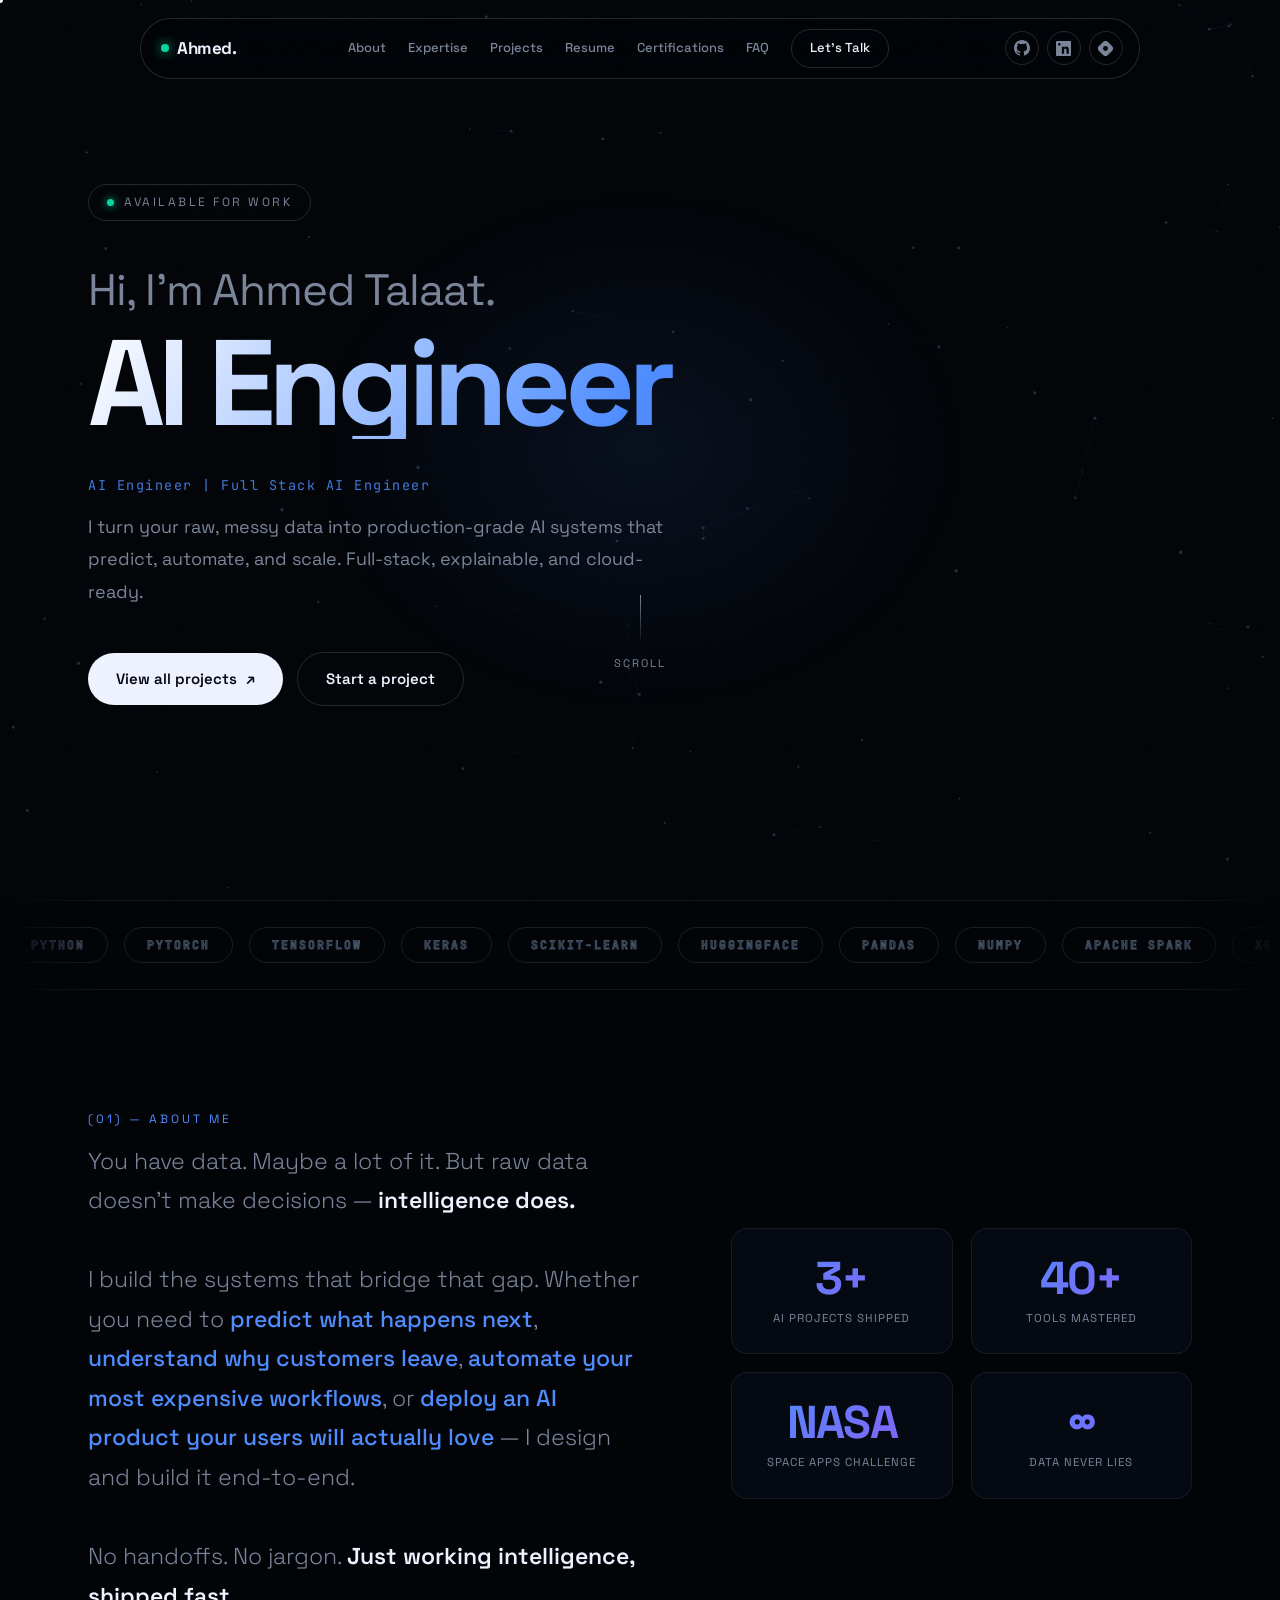
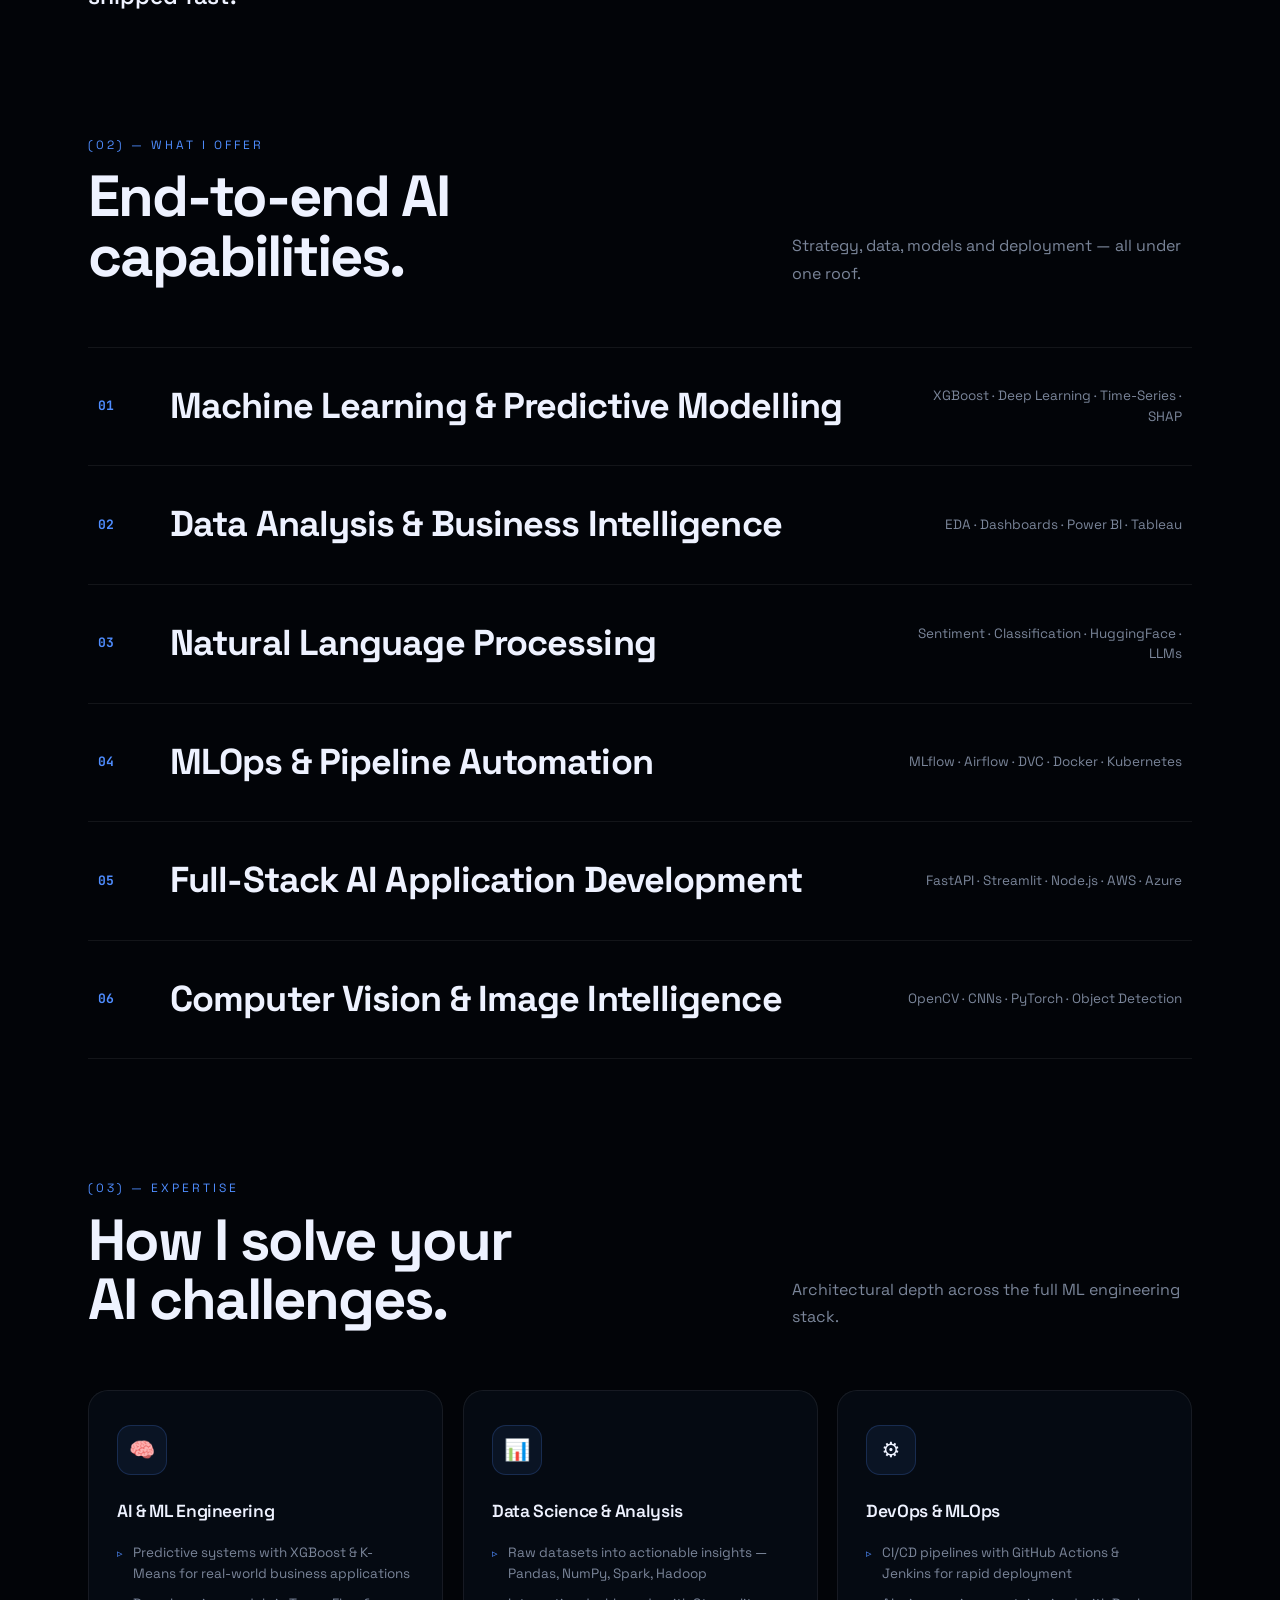
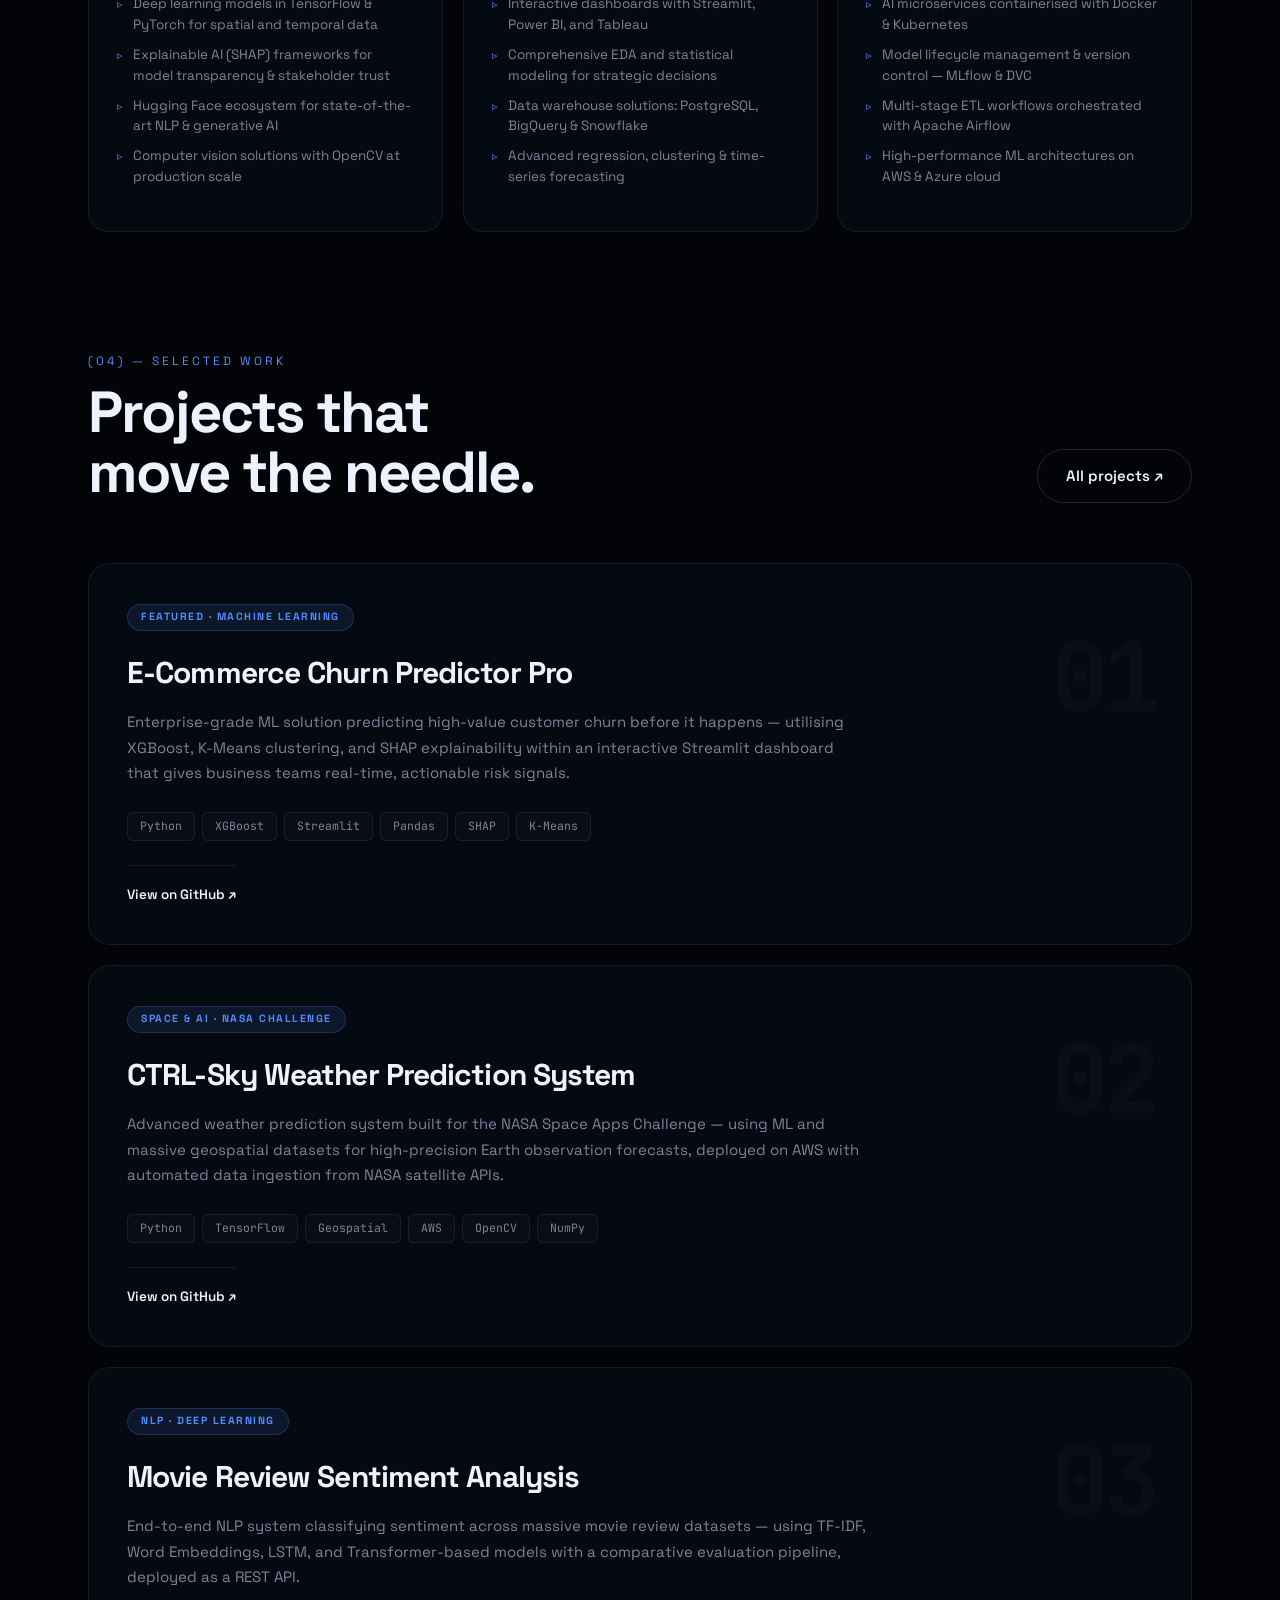
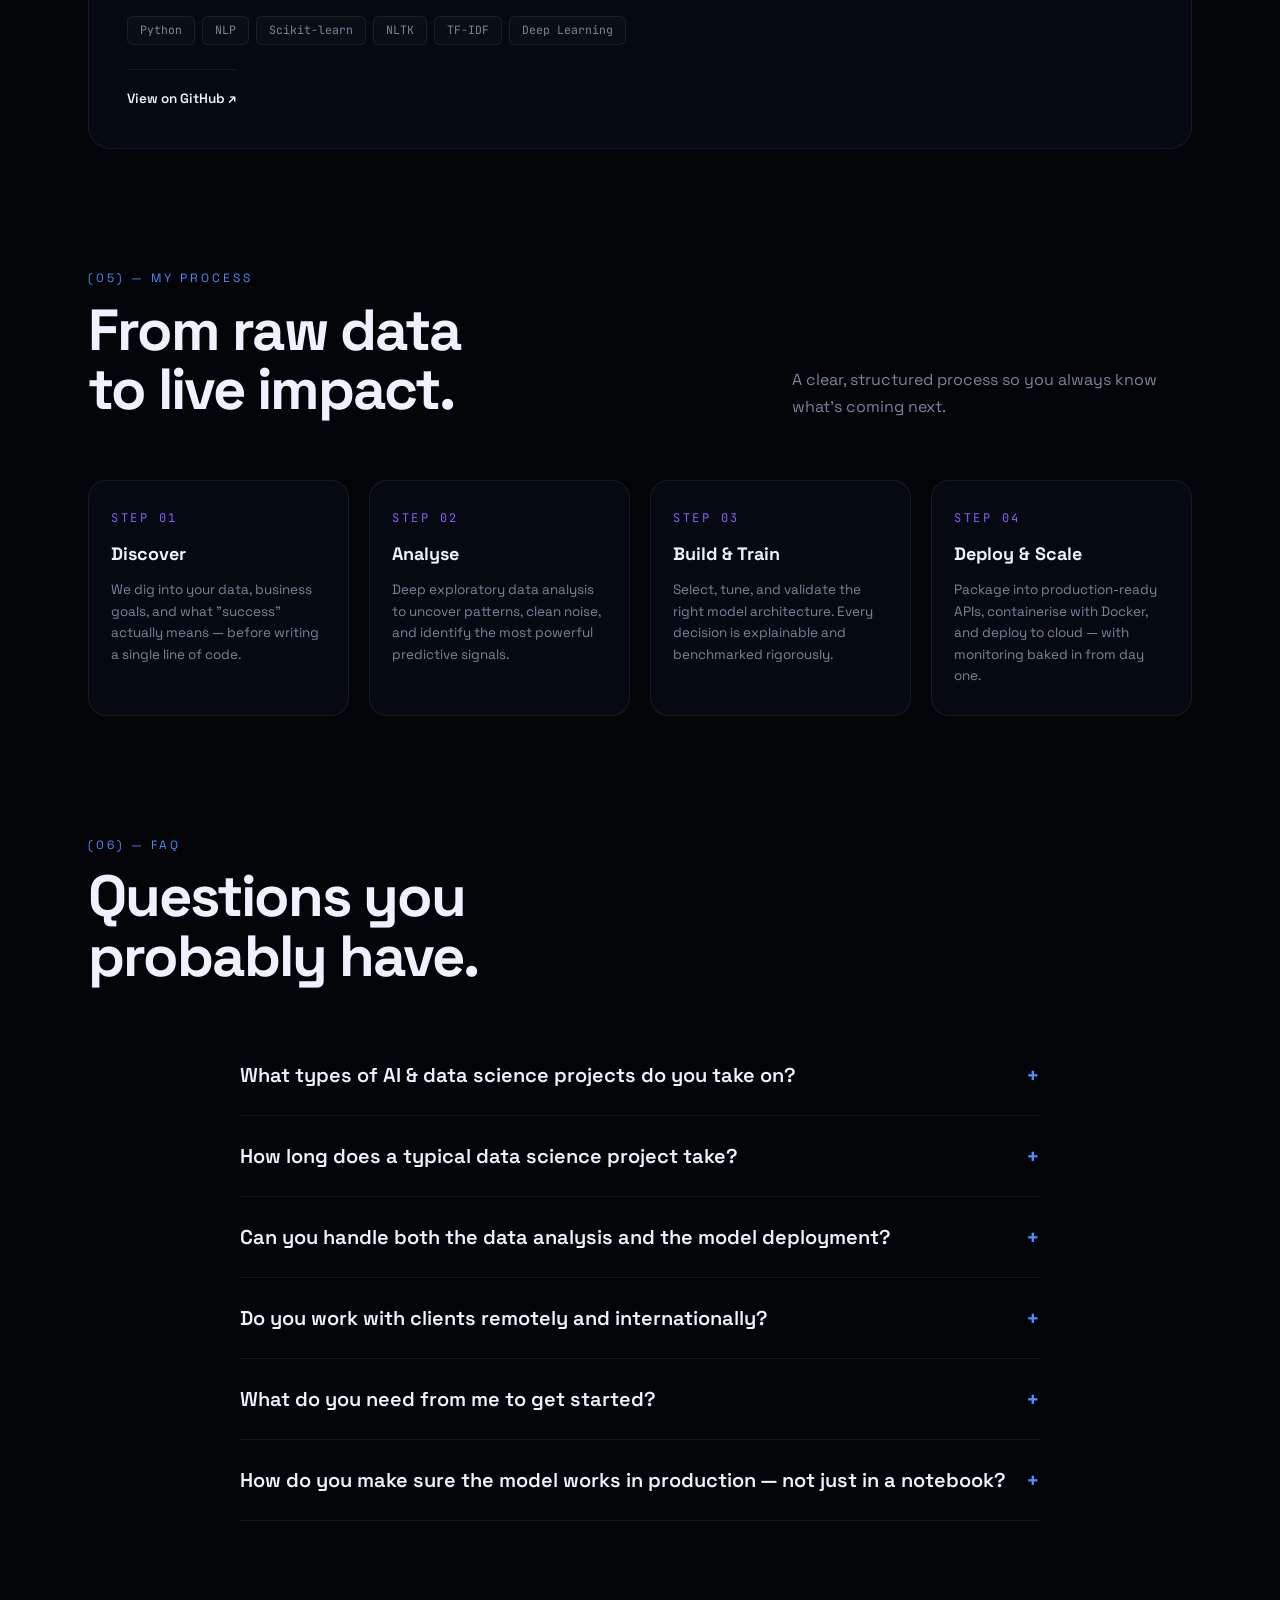
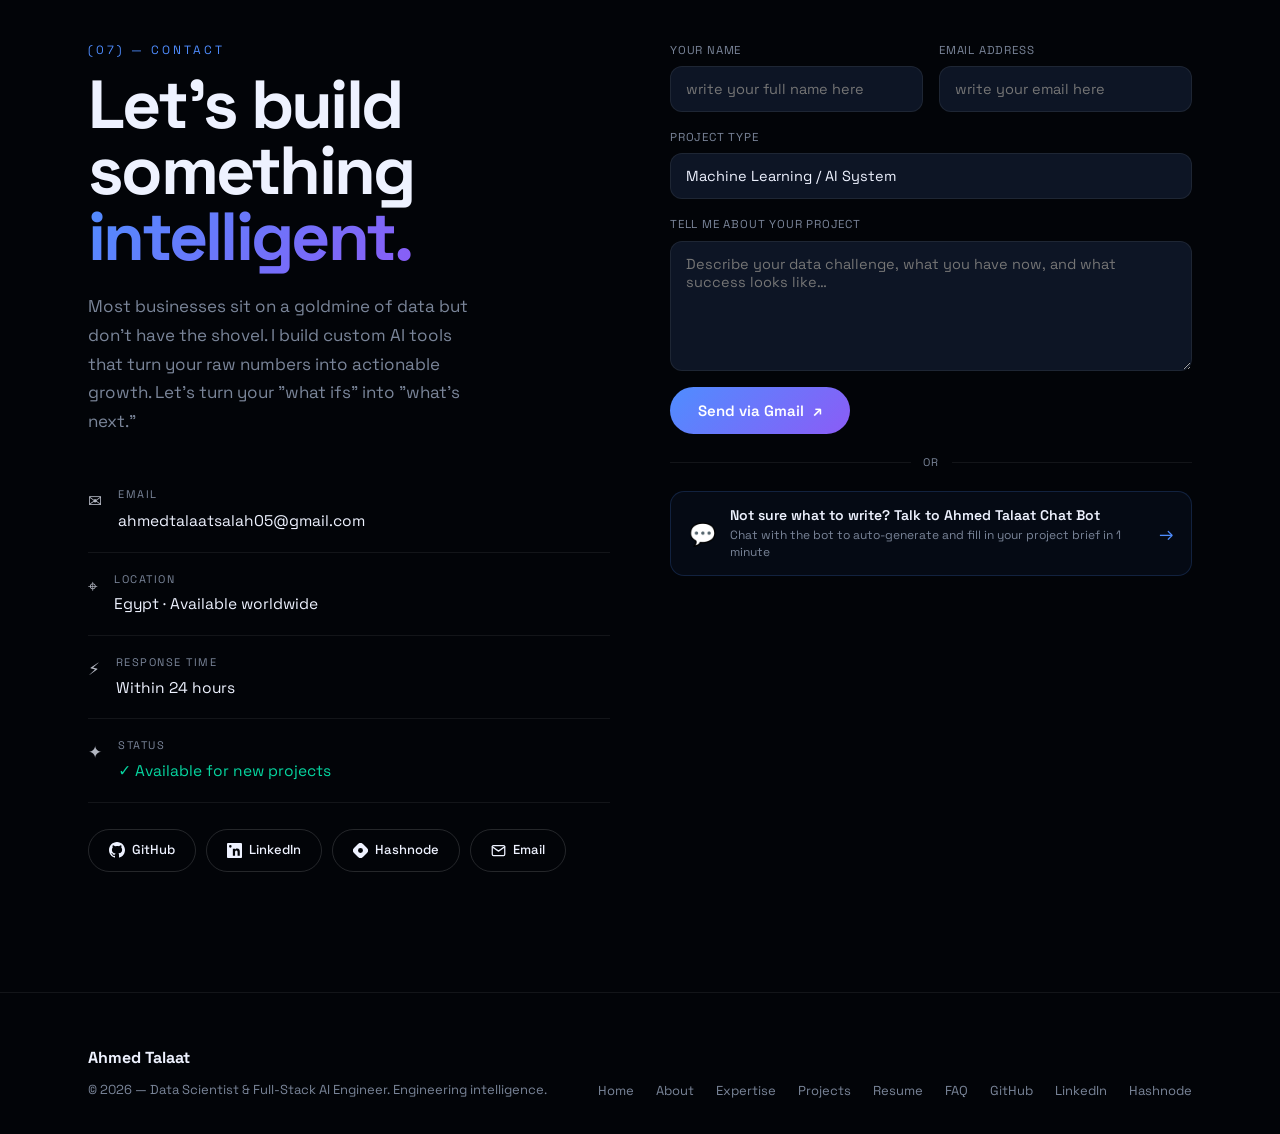
==== commit 46017efe: "add Files after the new update" ====
--- a/index.html
+++ b/index.html
@@ -3,8 +3,8 @@
 <head>
   <meta charset="UTF-8" />
   <meta name="viewport" content="width=device-width, initial-scale=1.0" />
-  <meta name="description" content="Ahmed Talaat — Data Scientist turning your data into decisions that drive real-world impact. AI, ML, NLP & MLOps." />
-  <title>Ahmed Talaat — Data Scientist</title>
+  <meta name="description" content="Ahmed Talaat — AI Engineer building production-grade AI systems that predict, automate, and scale. Full-Stack AI, ML, NLP & MLOps." />
+  <title>Ahmed Talaat — AI Engineer</title>
   <link rel="preconnect" href="https://fonts.googleapis.com" />
   <link rel="preconnect" href="https://fonts.gstatic.com" crossorigin />
   <link href="https://fonts.googleapis.com/css2?family=Space+Grotesk:wght@300;400;500;600;700&family=JetBrains+Mono:wght@300;400;500&display=swap" rel="stylesheet" />
@@ -810,6 +810,7 @@
       <a href="#expertise">Expertise</a>
       <a href="projects.html">Projects</a>
       <a href="resume.html">Resume</a>
+      <a href="certifications.html">Certifications</a>
       <a href="#faq">FAQ</a>
       <a href="#contact" class="nav-cta">Let's Talk</a>
     </div>
@@ -845,11 +846,11 @@
 
       <h1 class="reveal" style="transition-delay:.06s;margin:0 0 34px">
         <span class="hero-greeting">Hi, I'm Ahmed Talaat.</span>
-        <span class="hero-role" id="heroRole">Data Scientist</span>
+        <span class="hero-role" id="heroRole">AI Engineer</span>
       </h1>
 
       <p class="hero-sub reveal" style="transition-delay:.12s">
-        <span class="hero-roles-line">Data Scientist · Full-Stack AI Engineer · Applied Data Scientist · Predictive Analytics Developer</span>
+        <span class="hero-roles-line">AI Engineer | Full Stack AI Engineer</span>
         I turn your raw, messy data into production-grade AI systems that predict, automate, and scale. Full-stack, explainable, and cloud-ready.
       </p>
 
@@ -2213,41 +2214,9 @@
     }
   });
 
-  /* ── Typewriter effect on hero role ── */
+  /* ── Hero role — fixed, no typewriter ── */
   var roleEl = document.getElementById('heroRole');
-  // Cycles through all 4 titles then stays on 'Data Scientist'
-  var words = [
-    'Data Scientist',
-    'Full-Stack AI Engineer',
-    'Applied Data Scientist',
-    'Predictive Analytics Developer',
-    'Data Scientist'
-  ];
-  var wi = 0, ci = 0, deleting = false, paused = false;
-  function typeWriter(){
-    if(paused) return;
-    var current = words[wi];
-    if(!deleting){
-      ci++;
-      if(roleEl) roleEl.textContent = current.slice(0, ci);
-      if(ci >= current.length){
-        if(wi === words.length - 1){ paused = true; return; } // final word — stop
-        setTimeout(function(){ deleting = true; typeWriter(); }, 1800);
-        return;
-      }
-    } else {
-      ci--;
-      if(roleEl) roleEl.textContent = current.slice(0, ci);
-      if(ci === 0){
-        deleting = false;
-        wi++;
-        setTimeout(typeWriter, 320);
-        return;
-      }
-    }
-    setTimeout(typeWriter, deleting ? 42 : 75);
-  }
-  setTimeout(typeWriter, 1000);
+  if(roleEl) roleEl.textContent = 'AI Engineer';
 
   // Chatbot greeting
   var greetingEl = document.getElementById('chat-greeting');
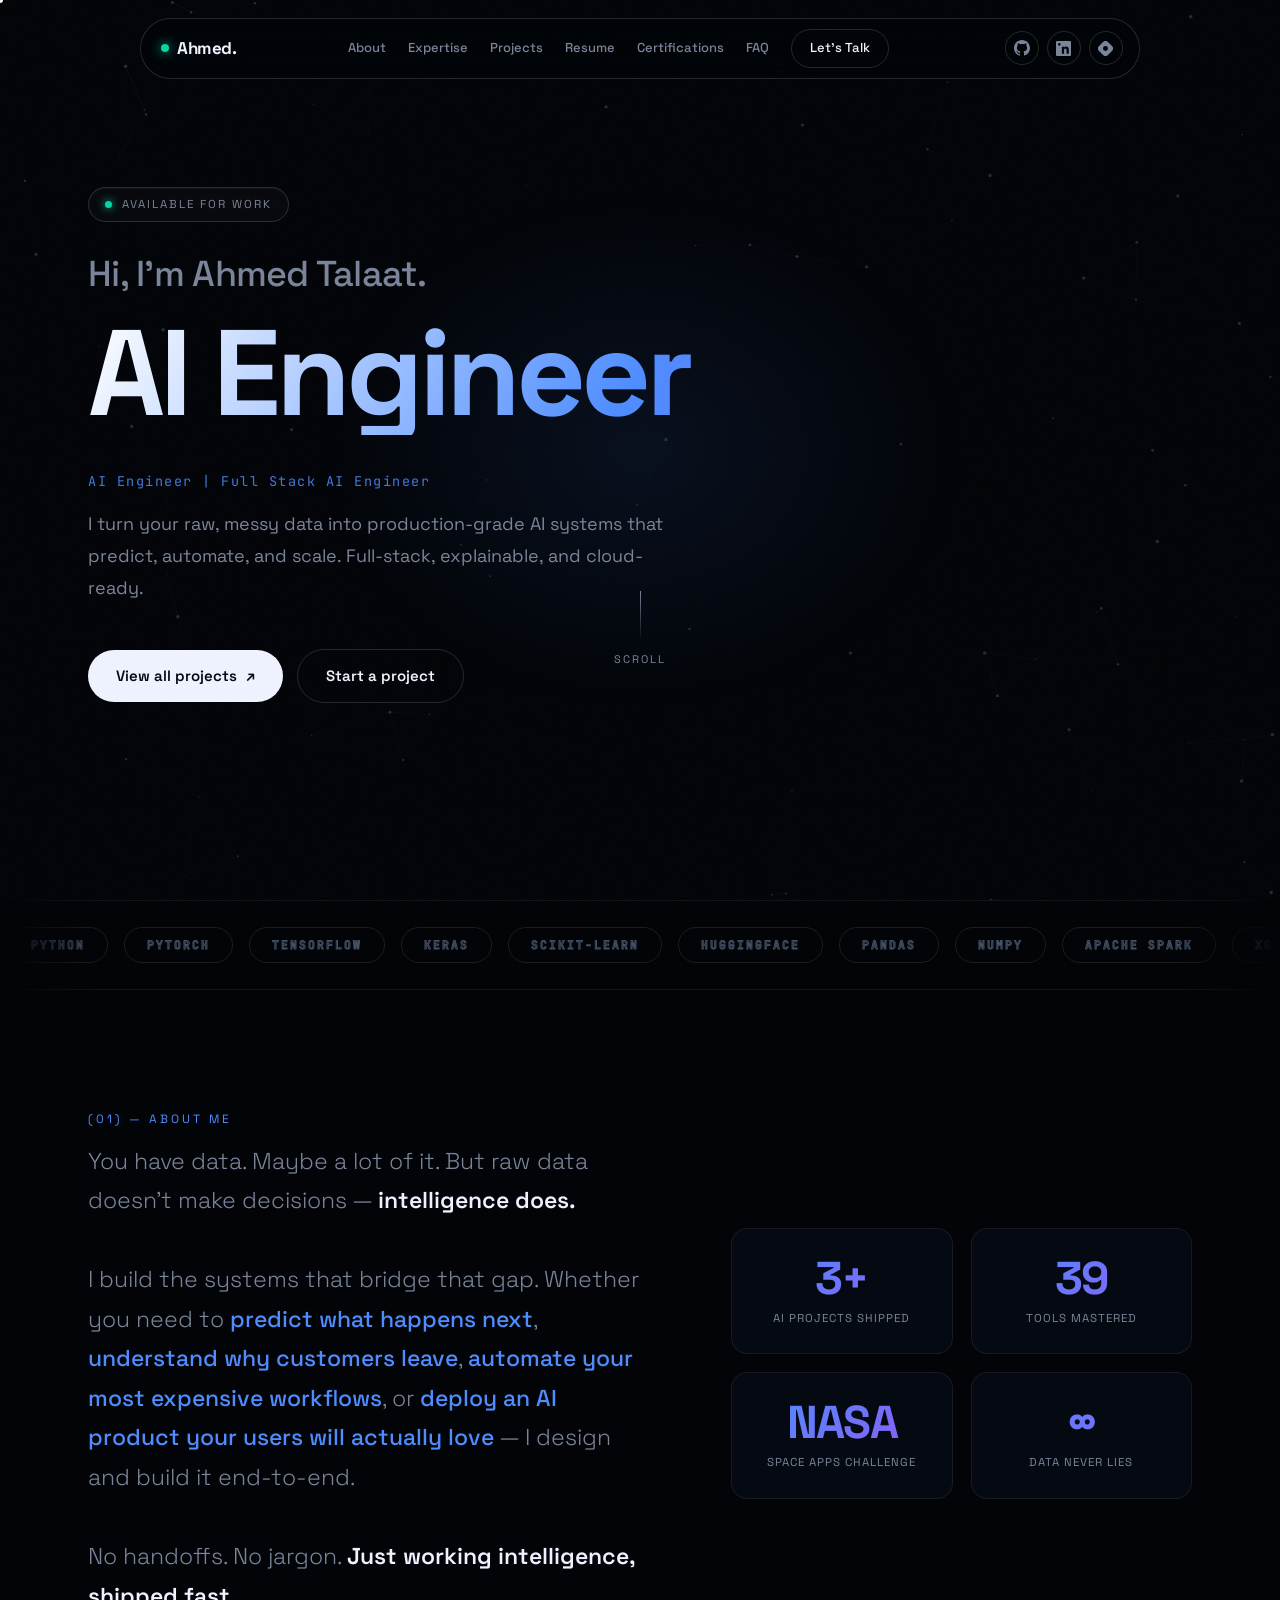
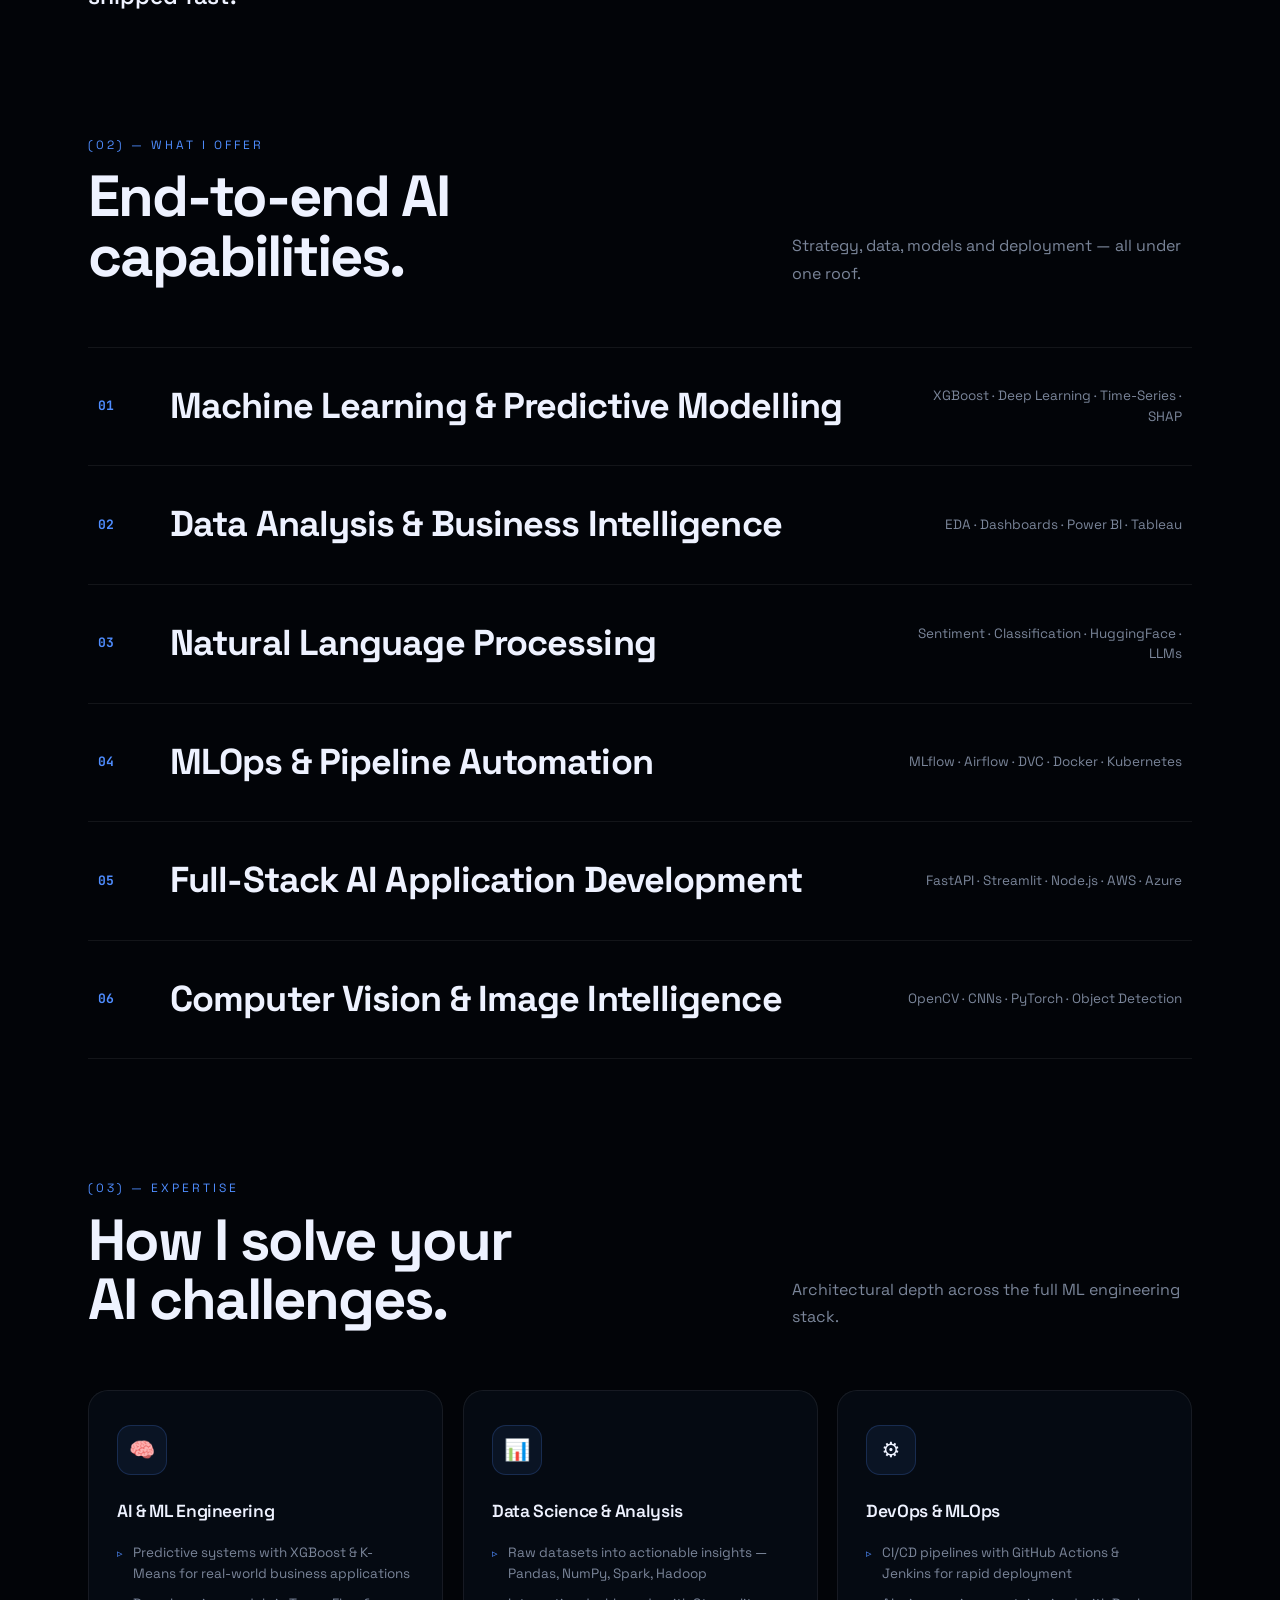
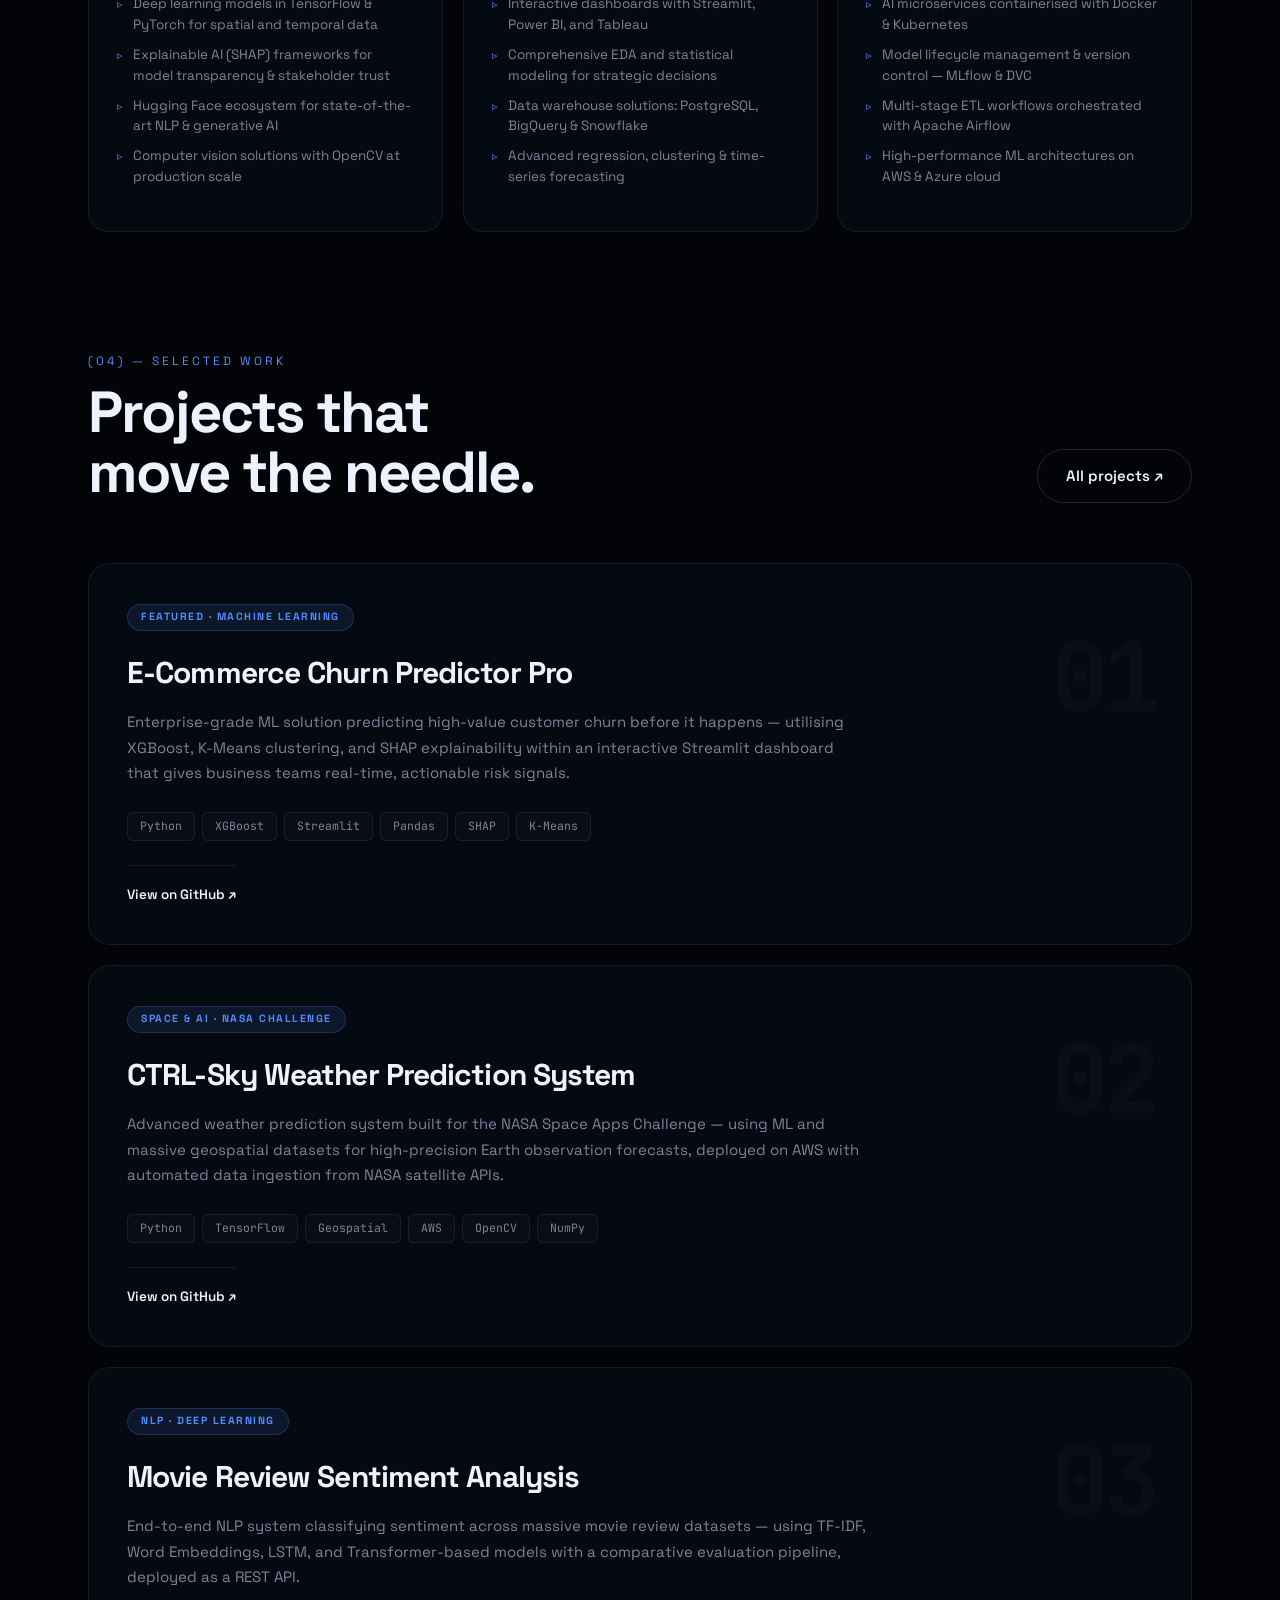
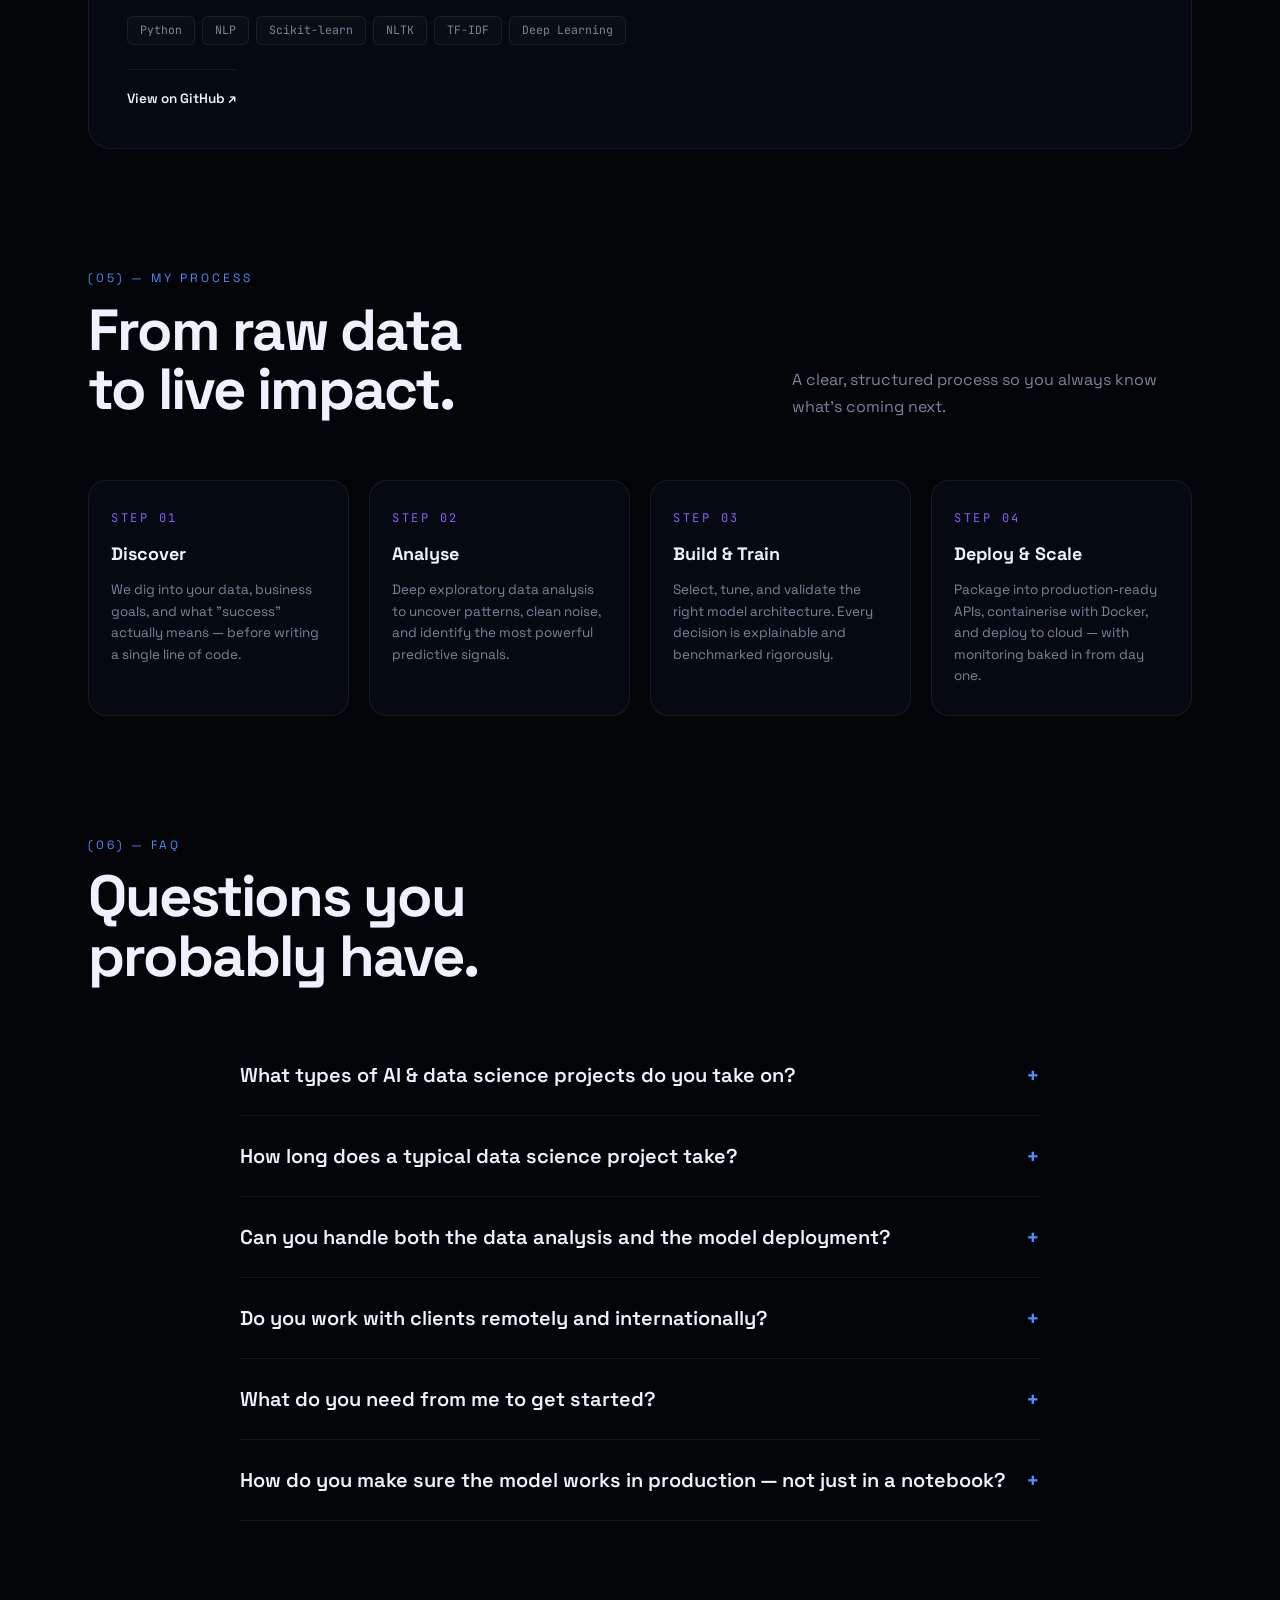
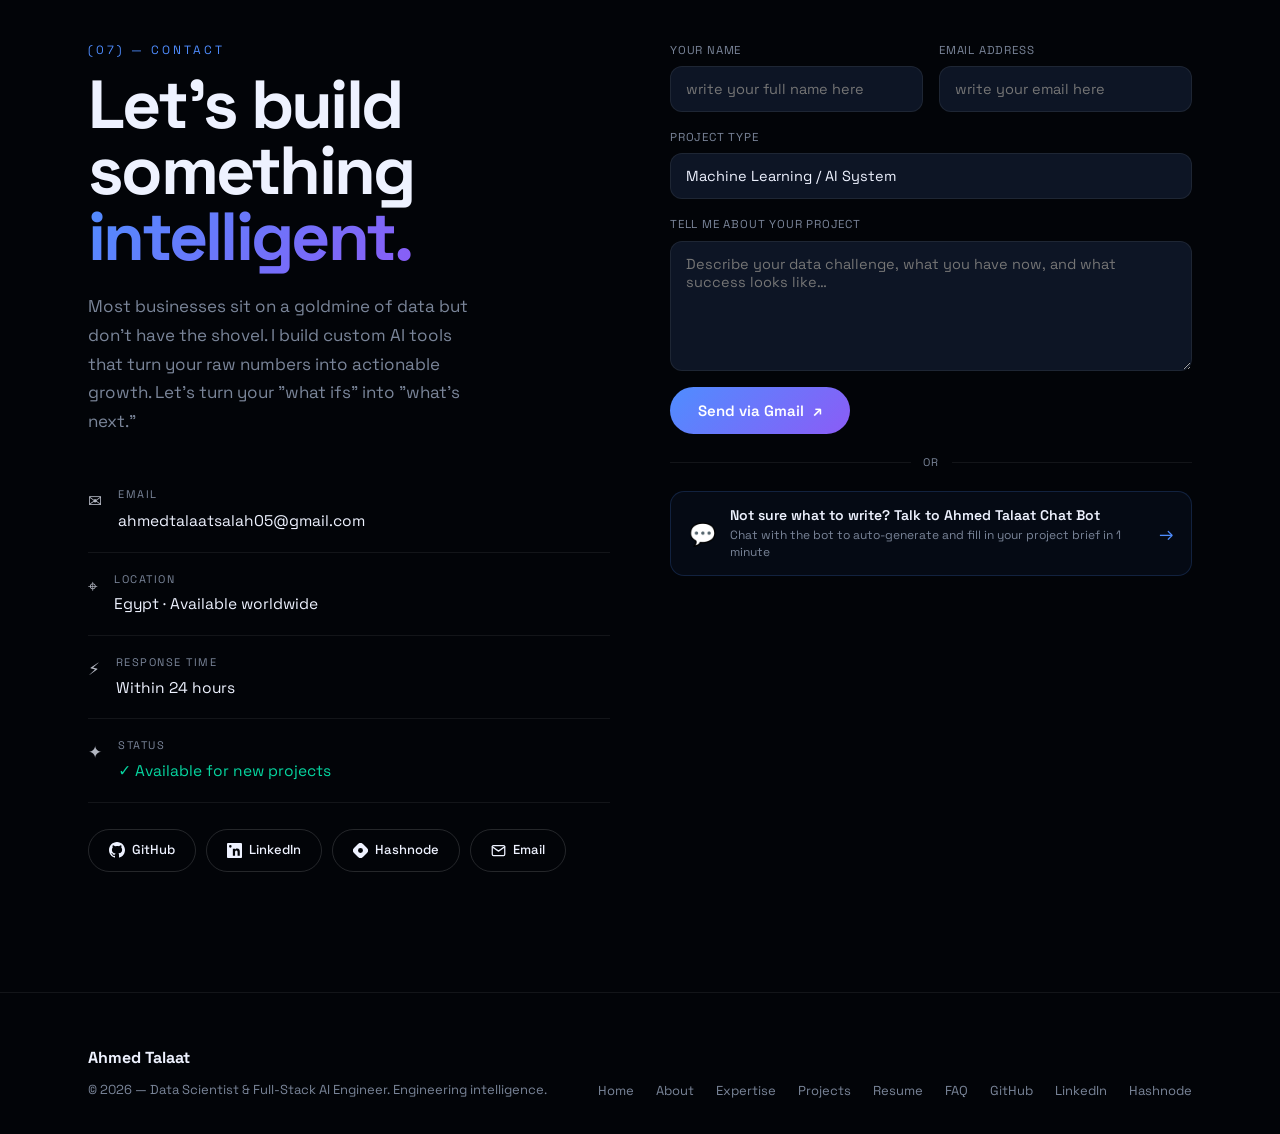
==== commit 55e4a6bc: "upload files after update" ====
--- a/index.html
+++ b/index.html
@@ -116,29 +116,36 @@
       transition:background .1s;
     }
 
-    .eyebrow{display:inline-flex;align-items:center;gap:10px;font-size:12px;letter-spacing:2.5px;text-transform:uppercase;color:var(--muted);border:1px solid var(--border-hi);padding:8px 18px;border-radius:30px;margin-bottom:34px;backdrop-filter:blur(6px)}
-    .eyebrow .live{width:7px;height:7px;border-radius:50%;background:var(--a3);box-shadow:0 0 8px var(--a3)}
+    .eyebrow{
+      display:inline-flex;align-items:center;gap:10px;
+      font-size:11.5px;letter-spacing:2px;text-transform:uppercase;
+      color:var(--muted);border:1px solid var(--border-hi);
+      padding:7px 16px;border-radius:30px;margin-bottom:24px;
+      backdrop-filter:blur(6px);background:rgba(255,255,255,.025);
+      box-shadow:inset 0 1px 0 rgba(255,255,255,.03);
+    }
+    .eyebrow .live{width:7px;height:7px;border-radius:50%;background:var(--a3);box-shadow:0 0 8px var(--a3);animation:pulse-live 2.4s ease infinite}
 
     /* New hero title: greeting + big role */
     .hero-greeting{
       display:block;
-      font-size:clamp(22px,3.5vw,44px);
-      font-weight:400;
+      font-size:clamp(20px,3.1vw,36px);
+      font-weight:500;
       color:var(--muted);
       letter-spacing:-.02em;
-      margin-bottom:4px;
+      margin-bottom:8px;
     }
     .hero-role{
       display:block;
       font-size:clamp(52px,9.5vw,128px);
       font-weight:700;
-      line-height:.9;
-      letter-spacing:-.055em;
-      background:var(--grad-text);
+      line-height:1.02;
+      letter-spacing:-.04em;
+      background:linear-gradient(120deg,#fff 0%,var(--a1) 50%,var(--a2) 100%);
       -webkit-background-clip:text;
       background-clip:text;
       -webkit-text-fill-color:transparent;
-      margin-bottom:34px;
+      margin-bottom:24px;
     }
     .hero-sub{max-width:600px;color:var(--muted);font-size:clamp(15px,1.9vw,18px);line-height:1.8;margin-bottom:44px;font-weight:400}
     .hero-actions{display:flex;gap:14px;flex-wrap:wrap;align-items:center}
@@ -582,28 +589,94 @@
     /* ================================================================
        RESPONSIVE
     ================================================================ */
-    @media(max-width:960px){
-      .expertise-grid{grid-template-columns:1fr 1fr}
-      .about-grid{grid-template-columns:1fr;gap:50px}
+    @media (max-width: 992px) {
+      .wrap{padding:0 22px}
+      .section{padding:90px 0}
+      .hero{min-height:auto;padding-top:130px;padding-bottom:80px}
+      .hero-role{font-size:clamp(52px,11vw,80px)}
+      .hero-sub{max-width:100%}
+      .scroll-cue{display:none}
+      .float-cta{bottom:20px;right:20px;padding:12px 20px;font-size:13px}
+      .about-grid,.contact-grid,.arch-display{grid-template-columns:1fr;gap:50px}
+      .expertise-grid{grid-template-columns:repeat(2,1fr)}
+      .process-steps{grid-template-columns:repeat(2,1fr)}
       .hero-meta{display:none}
-      .contact-grid{grid-template-columns:1fr;gap:42px}
-      .process-steps{grid-template-columns:1fr 1fr}
       .svc-tags{display:none}
-      .ai-teaser{padding:40px 28px}
-    }
-    @media(max-width:640px){
-      .expertise-grid{grid-template-columns:1fr}
-      .process-steps{grid-template-columns:1fr}
-      .form-row{grid-template-columns:1fr}
-      .nav-links{position:fixed;inset:0;background:rgba(2,4,8,.97);backdrop-filter:blur(20px);flex-direction:column;justify-content:center;gap:28px;transform:translateY(-100%);transition:transform .5s var(--ease);z-index:80}
-      .nav-links.open{transform:none}
-      .nav-links a{font-size:22px}
+      .arch-display{gap:30px}
+    }
+
+    @media (max-width: 768px) {
+      .wrap{padding:0 18px}
+      .section{padding:70px 0}
+      body.menu-open{overflow:hidden}
+      .nav-wrap{padding:12px}
+      nav{padding:12px 16px;border-radius:22px}
+      .burger{display:flex;min-width:44px;min-height:44px;align-items:center;justify-content:center}
       .nav-socials{display:none}
-      .burger{display:flex}
+      .nav-links{
+        position:fixed;top:0;left:0;width:100%;height:100vh;background:#020408;
+        display:flex;flex-direction:column;justify-content:center;align-items:center;gap:32px;
+        transform:translateY(-100%);transition:.45s;z-index:80;padding:24px 24px calc(24px + env(safe-area-inset-bottom));
+      }
+      .nav-links.open{transform:translateY(0)}
+      .nav-links a{font-size:22px;min-height:44px;display:flex;align-items:center}
+      .nav-cta{margin-top:20px;min-height:44px}
+      .hero{text-align:center;padding-top:120px}
+      .hero .wrap{padding-top:6px}
+      .hero-actions{justify-content:center;gap:12px}
+      .eyebrow{margin:0 auto 24px;display:inline-flex;justify-content:center;padding:7px 16px;font-size:11.5px}
+      .hero-greeting{font-size:26px}
+      .hero-role{font-size:clamp(48px,15vw,72px);line-height:0.95}
+      .hero-sub{font-size:15px;line-height:1.8;margin-left:auto;margin-right:auto}
+      .sec-title{font-size:38px}
+      .sec-head{gap:16px}
+      .about-grid,.contact-grid,.expertise-grid,.process-steps,.stats-grid,.form-row,.specs-grid{grid-template-columns:1fr}
       .project-card{padding:24px;flex-direction:column}
-      .proj-num{right:18px;top:18px}
-      .modal-box{padding:28px 22px}
-    }
+      .proj-num{font-size:56px;right:18px;top:18px}
+      .tech-tags{gap:8px}
+      .svc-row{grid-template-columns:40px 1fr;padding:22px 8px}
+      .ai-teaser{padding:30px 22px;border-radius:22px}
+      .modal-box{padding:24px 18px;border-radius:20px}
+      .contact-lead h2{font-size:42px}
+      .foot-inner{flex-direction:column;align-items:flex-start}
+      .float-cta{
+        right:14px;left:14px;bottom:14px;bottom:calc(14px + env(safe-area-inset-bottom));
+        width:auto;justify-content:center;border-radius:18px;padding:14px 18px;
+        box-shadow:0 16px 42px rgba(79,141,255,.28);
+      }
+      .btn{min-height:44px;justify-content:center}
+      .hero-actions .btn{width:100%}
+      .btn-primary,.btn-outline,.btn-grad{width:100%}
+      .nav-wrap.scrolled nav{padding:8px 12px;border-radius:20px}
+      .section{padding:72px 0}
+      .sec-head{margin-bottom:40px}
+      .hero-sub{margin-bottom:32px}
+      .socials-row a,.info-item a,.chip,.wiz-next,.wiz-back,.proj-link,.faq-q,.btn-brief-open,.nav-social,.nav-cta,.btn{min-height:44px}
+      .nav-overlay{position:fixed;inset:0;background:rgba(0,0,0,.75);backdrop-filter:blur(4px);z-index:70;opacity:0;pointer-events:none;transition:opacity .35s}
+      .nav-overlay.show{opacity:1;pointer-events:auto}
+    }
+
+    @media (max-width: 420px) {
+      .hero-role{font-size:46px}
+      .hero-greeting{font-size:22px}
+      .hero-sub{font-size:14px}
+      .eyebrow{padding:9px 14px;font-size:11.5px;gap:8px}
+      .btn{width:100%;justify-content:center}
+      .hero-actions{flex-direction:column}
+      .float-cta{right:14px;left:14px;width:auto;justify-content:center}
+      .stat-card{padding:22px 16px}
+      .exp-card,.project-card,.proc-step,.arch-card{padding:20px}
+      .tech-pill{padding:6px 16px}
+      .sec-title{font-size:32px}
+      .hero{padding-top:110px}
+      .section{padding:64px 0}
+      .contact-lead h2{font-size:34px}
+      .modal-box{padding:20px 16px}
+      .project-card{padding:20px}
+      .proj-num{font-size:48px}
+      .hero-actions .btn{width:100%}
+    }
+
     @media(prefers-reduced-motion:reduce){*,.reveal{transition:none!important;animation:none!important}.reveal{opacity:1;transform:none}}
 
     /* ================================================================
@@ -793,6 +866,7 @@
 <canvas id="bg-canvas"></canvas>
 <div class="c-dot" id="cDot"></div>
 <div class="c-ring" id="cRing"></div>
+<div class="nav-overlay" id="navOverlay"></div>
 
 <!-- Floating CTA -->
 <a href="#contact" class="float-cta hover-mag" id="floatCta">Let's Talk ↗</a>
@@ -1622,11 +1696,23 @@
   document.querySelectorAll('[data-count]').forEach(function(el){cio.observe(el);});
 
   /* ── Mobile nav ── */
-  var burger=document.getElementById('burger'), navLinks=document.getElementById('navLinks');
+  var burger=document.getElementById('burger'), navLinks=document.getElementById('navLinks'), navOverlay=document.getElementById('navOverlay'), navWrap=document.querySelector('.nav-wrap');
+  function setMenuOpen(open){
+    if(!burger || !navLinks) return;
+    burger.classList.toggle('x', open);
+    navLinks.classList.toggle('open', open);
+    document.body.classList.toggle('menu-open', open);
+    if(navOverlay) navOverlay.classList.toggle('show', open);
+  }
   if(burger&&navLinks){
-    burger.addEventListener('click',function(){burger.classList.toggle('x');navLinks.classList.toggle('open');});
-    navLinks.querySelectorAll('a').forEach(function(a){a.addEventListener('click',function(){burger.classList.remove('x');navLinks.classList.remove('open');});});
+    burger.addEventListener('click',function(){setMenuOpen(!navLinks.classList.contains('open'));});
+    navLinks.querySelectorAll('a').forEach(function(a){a.addEventListener('click',function(){setMenuOpen(false);});});
+    if(navOverlay) navOverlay.addEventListener('click',function(){setMenuOpen(false);});
+    window.addEventListener('resize',function(){if(window.innerWidth>768) setMenuOpen(false);},{passive:true});
   }
+  window.addEventListener('scroll', function(){
+    if(navWrap) navWrap.classList.toggle('scrolled', window.scrollY > 8);
+  }, {passive:true});
 
   /* ── FAQ accordion ── */
   document.querySelectorAll('.faq-q').forEach(function(q){
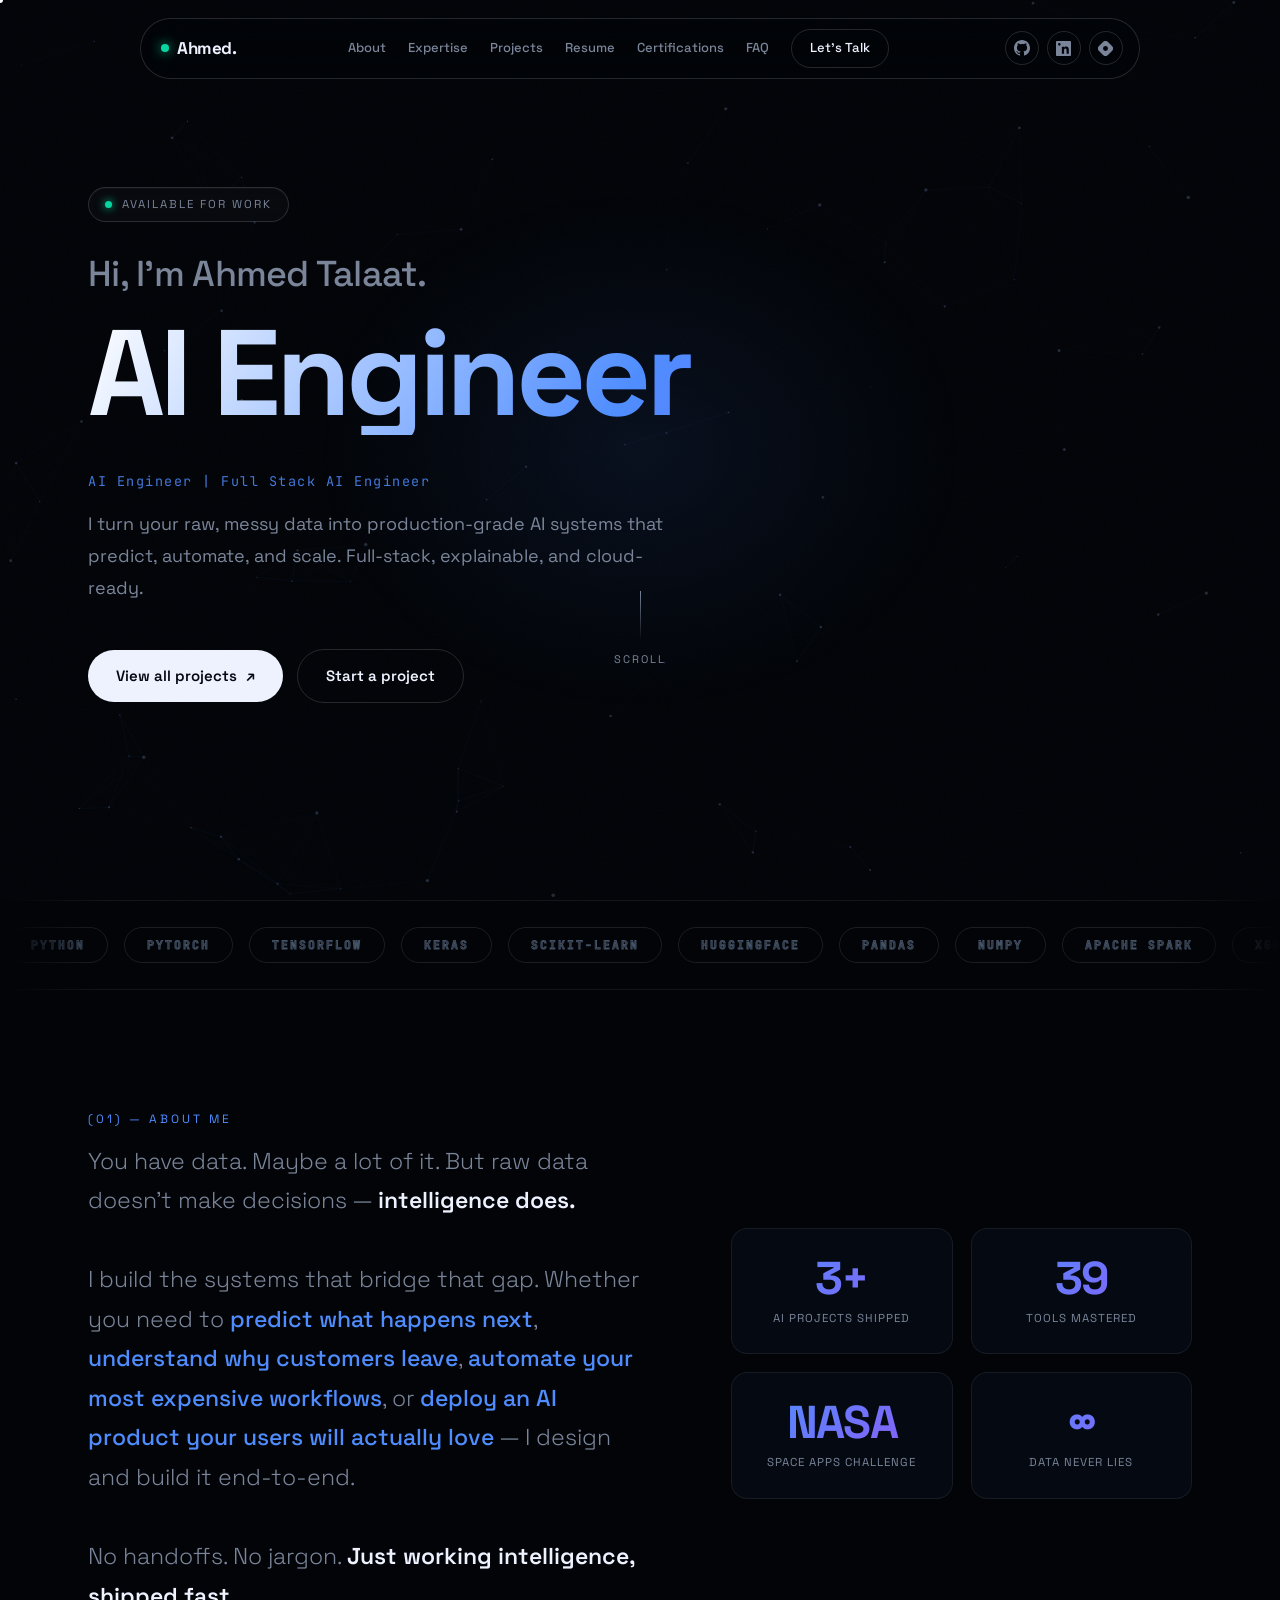
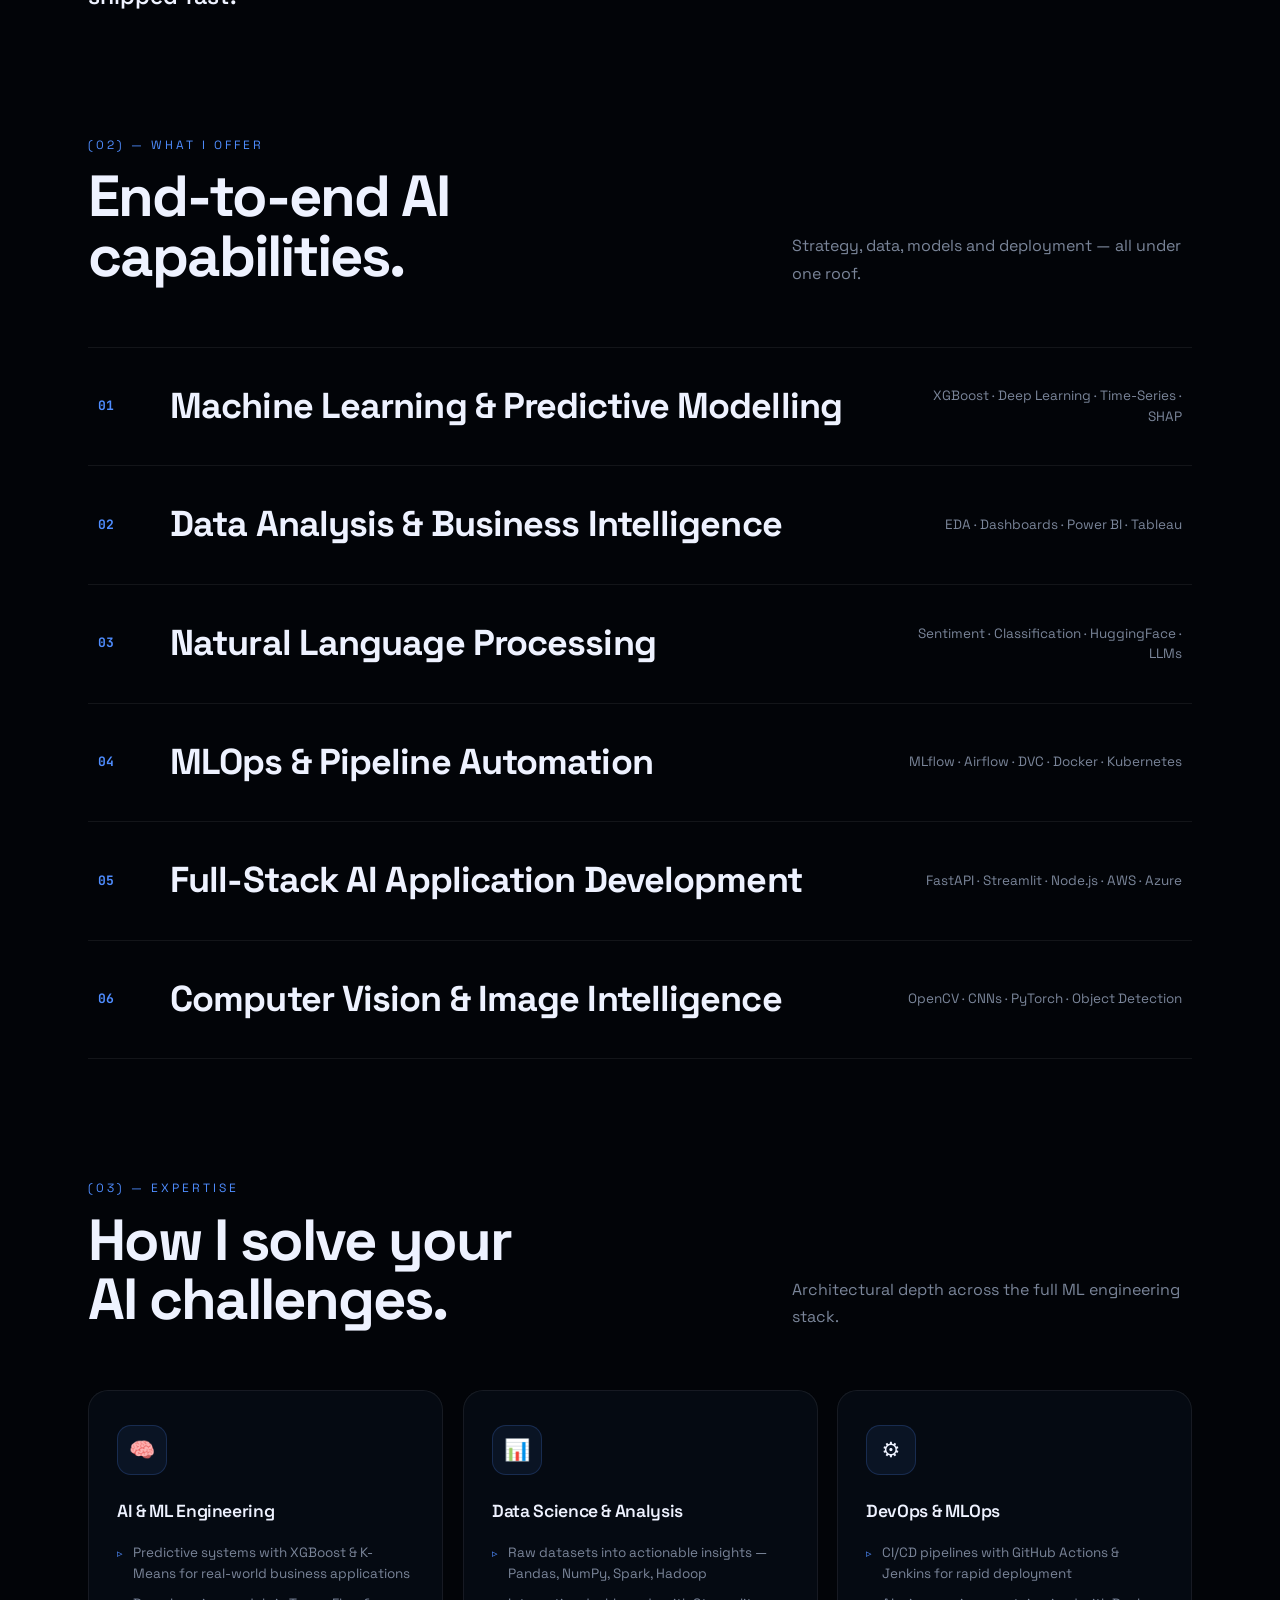
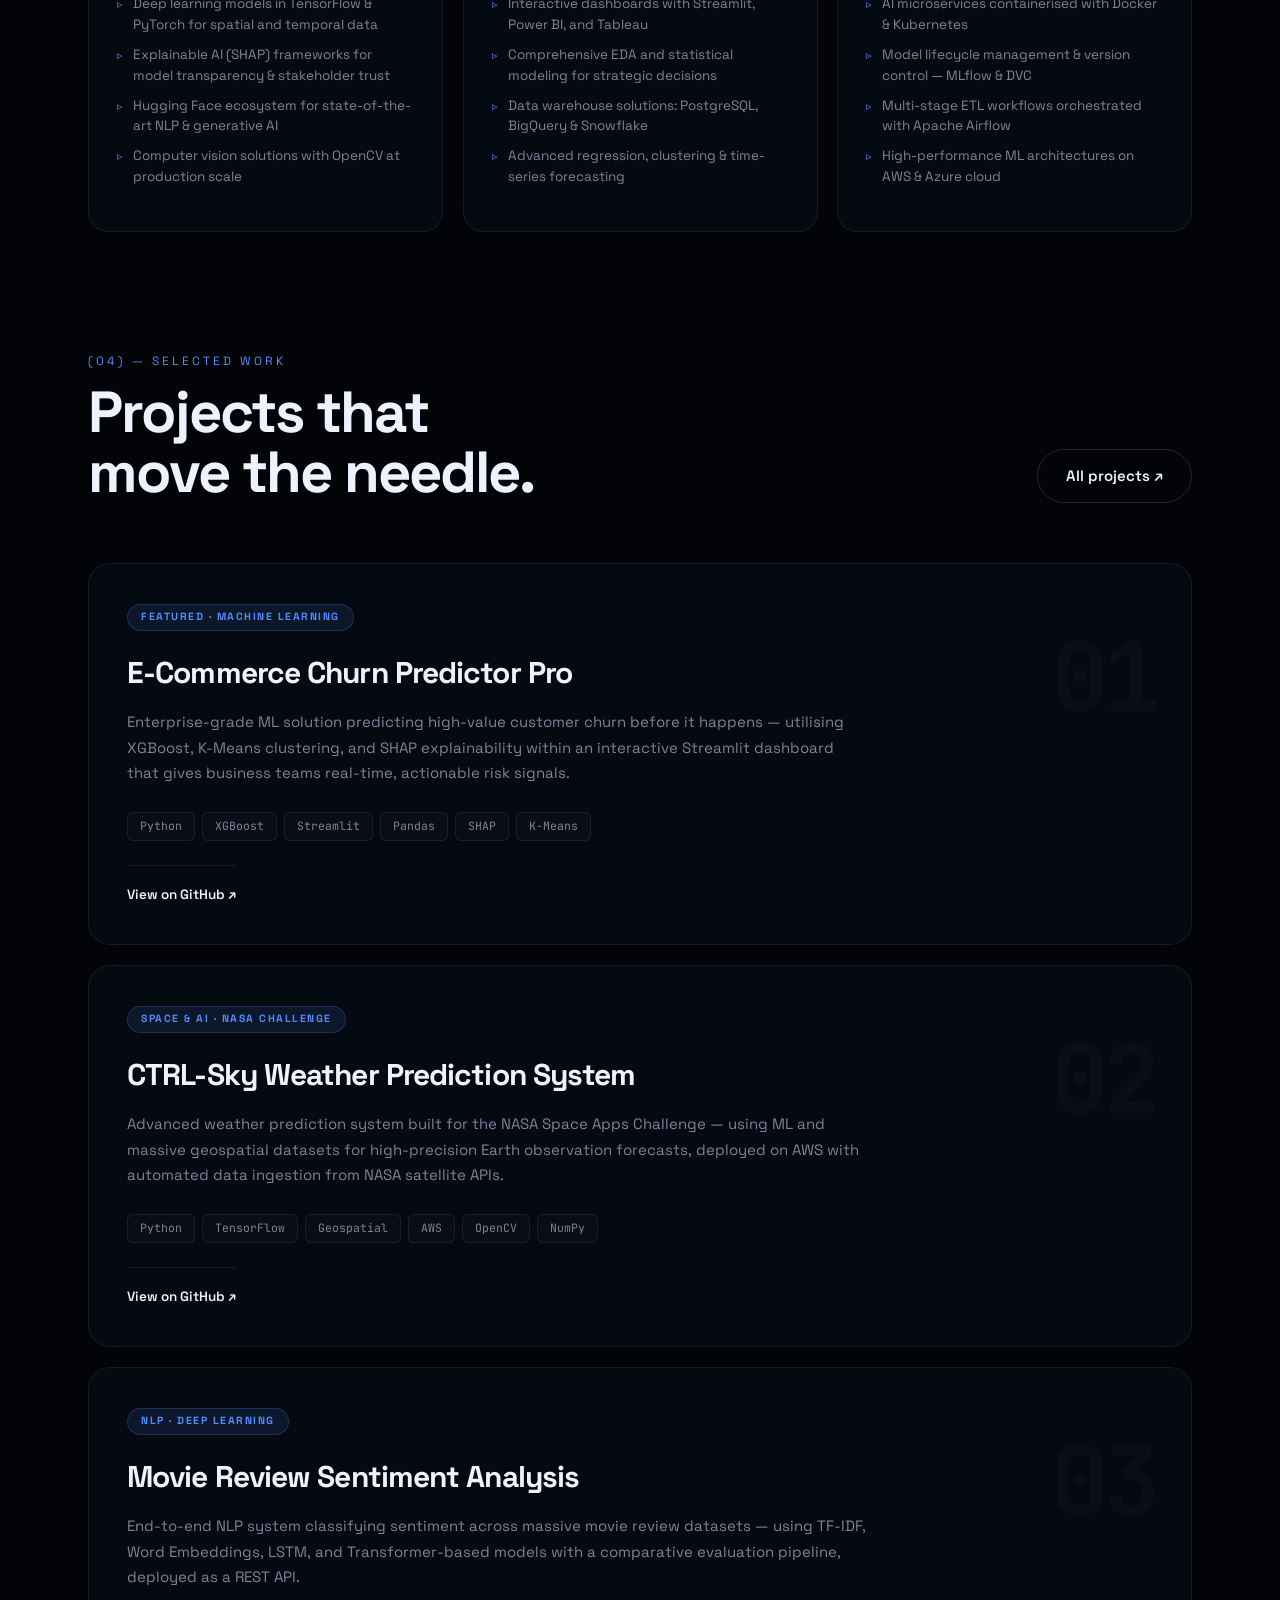
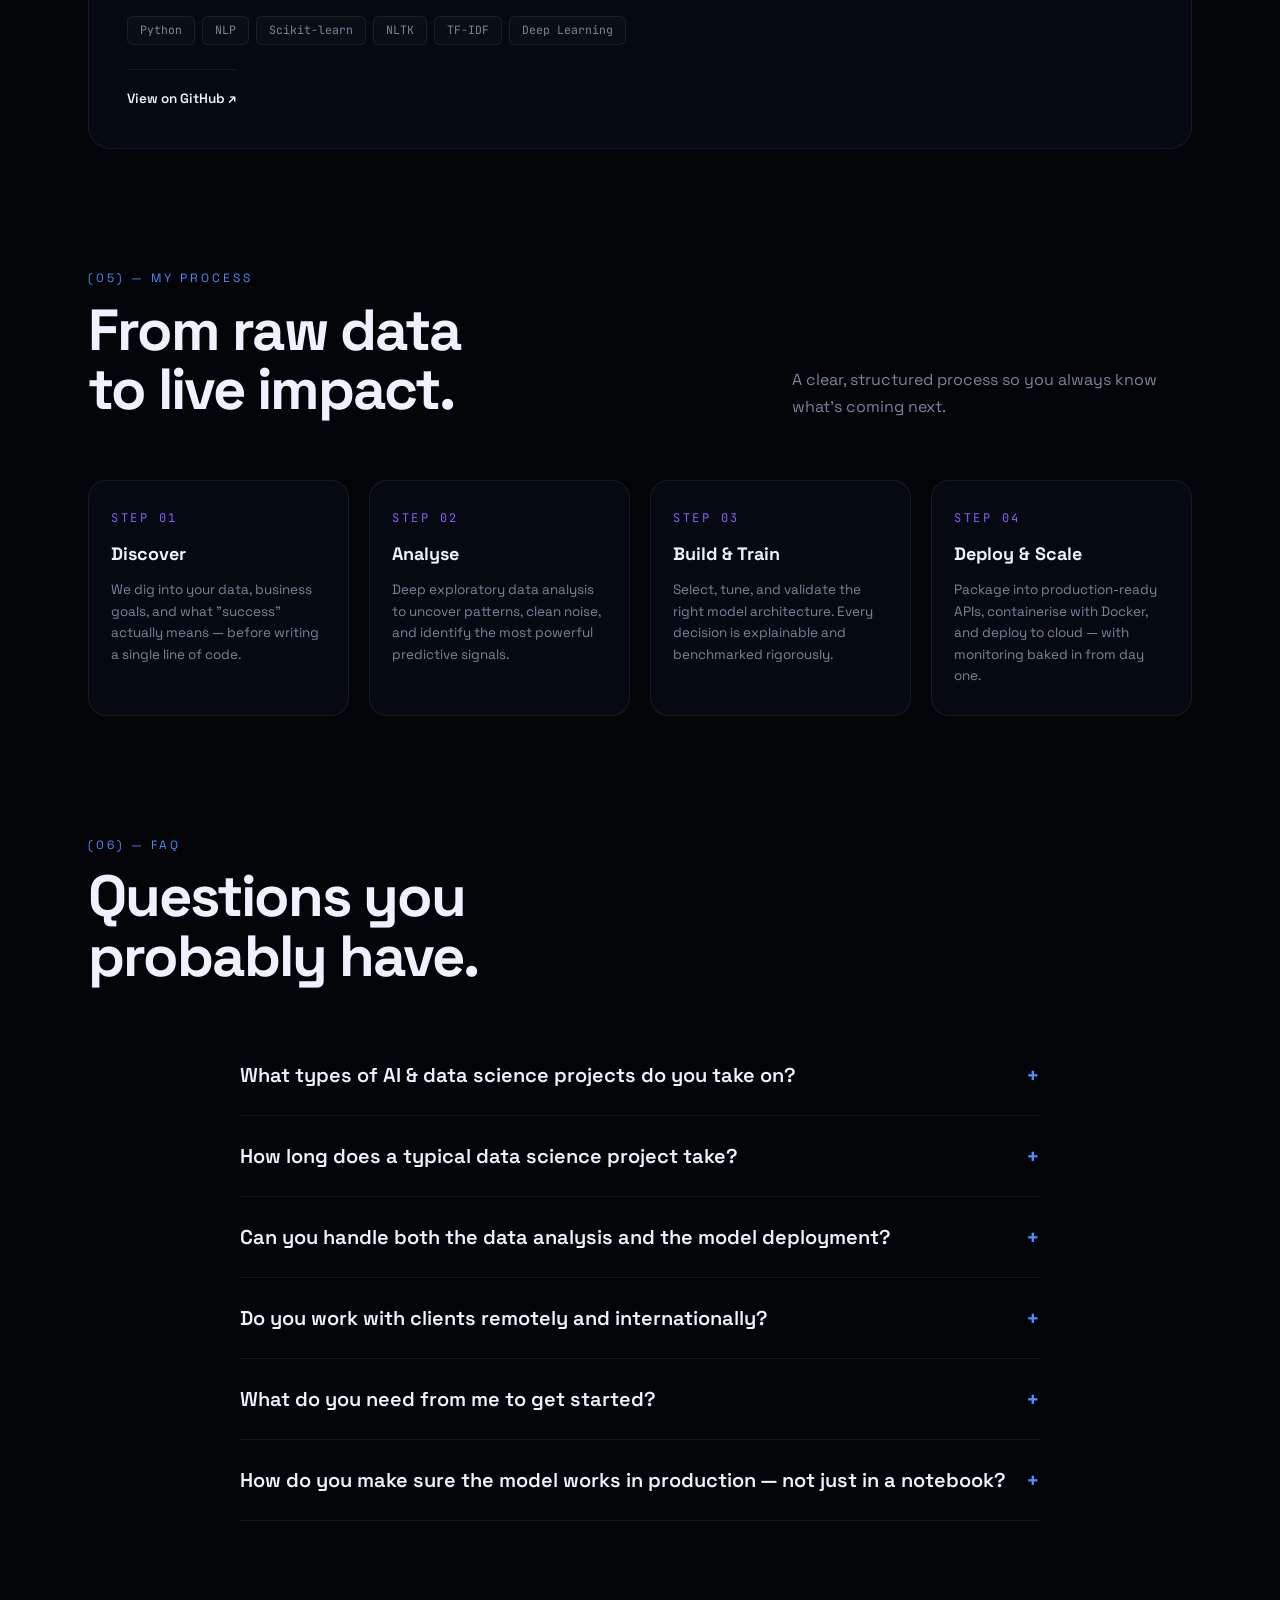
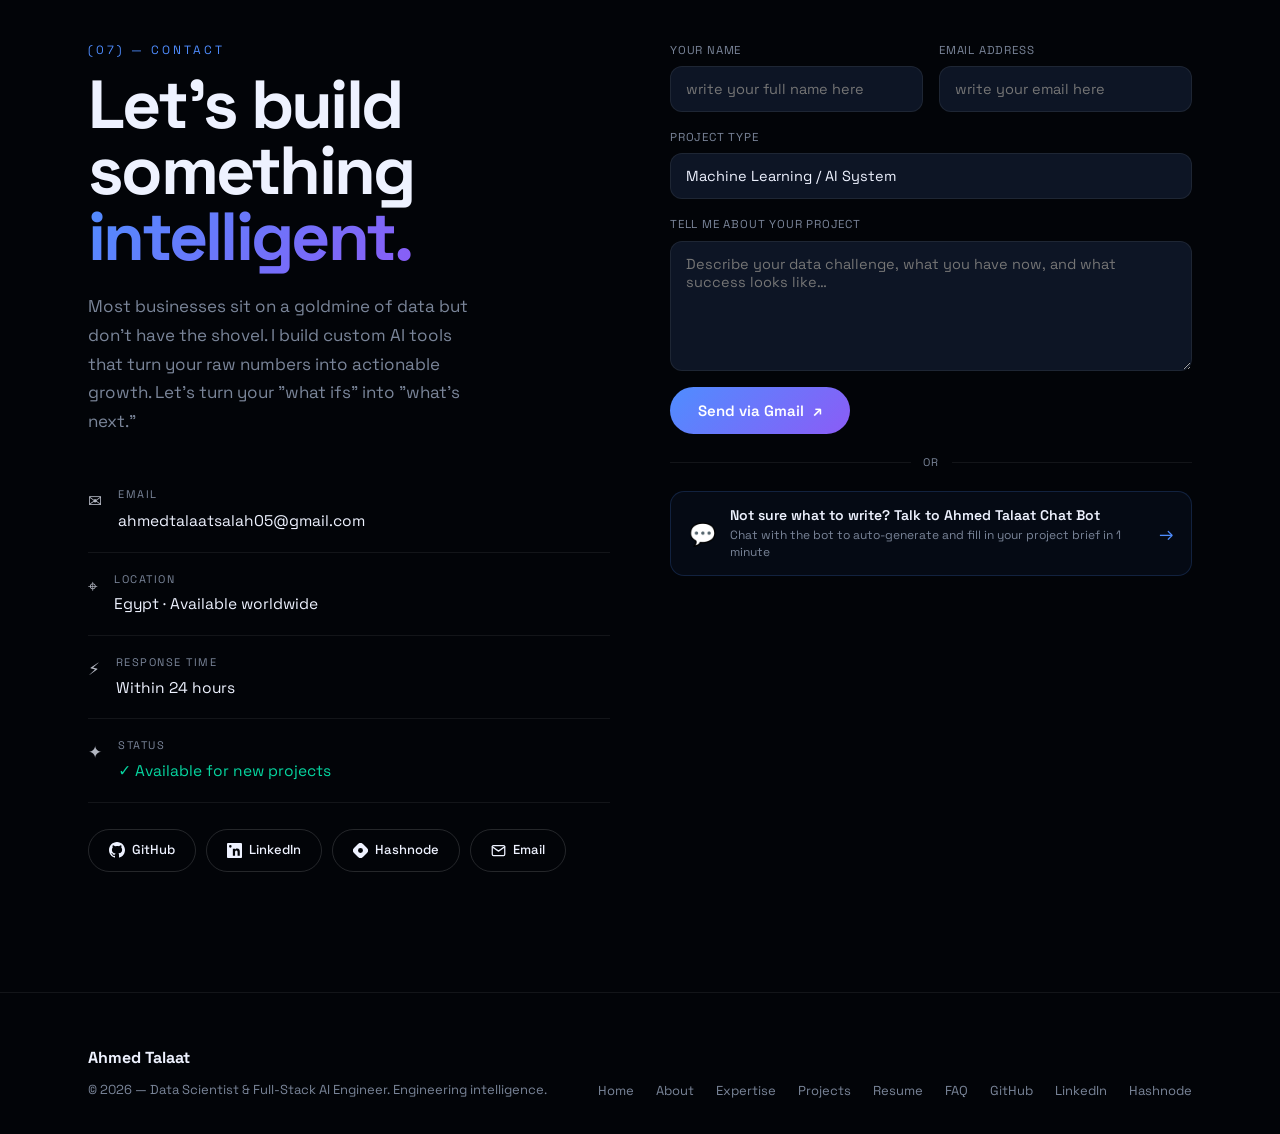
==== commit 5ff94056: "Refactor navigation styles for better responsiveness" ====
--- a/index.html
+++ b/index.html
@@ -609,22 +609,26 @@
       .wrap{padding:0 18px}
       .section{padding:70px 0}
       body.menu-open{overflow:hidden}
-      .nav-wrap{padding:12px}
-      nav{padding:12px 16px;border-radius:22px}
+      .nav-wrap{padding:8px 12px 12px}
+      nav{padding:calc(16px + env(safe-area-inset-top)) 16px 12px 20px;border-radius:22px}
       .burger{display:flex;min-width:44px;min-height:44px;align-items:center;justify-content:center}
       .nav-socials{display:none}
       .nav-links{
-        position:fixed;top:0;left:0;width:100%;height:100vh;background:#020408;
-        display:flex;flex-direction:column;justify-content:center;align-items:center;gap:32px;
-        transform:translateY(-100%);transition:.45s;z-index:80;padding:24px 24px calc(24px + env(safe-area-inset-bottom));
+        position:fixed;top:0;right:0;width:min(82vw,320px);height:100vh;background:rgba(2,4,8,.86);
+        backdrop-filter:blur(24px);-webkit-backdrop-filter:blur(24px);
+        display:flex;flex-direction:column;justify-content:center;align-items:flex-start;gap:24px;
+        transform:translateX(100%);transition:transform .35s var(--ease),opacity .35s;z-index:80;
+        padding:24px 24px calc(24px + env(safe-area-inset-bottom));
+        box-shadow:-20px 0 60px rgba(0,0,0,.55);border-left:1px solid var(--border-hi);
       }
-      .nav-links.open{transform:translateY(0)}
+      .nav-links.open{transform:translateX(0)}
       .nav-links a{font-size:22px;min-height:44px;display:flex;align-items:center}
       .nav-cta{margin-top:20px;min-height:44px}
       .hero{text-align:center;padding-top:120px}
       .hero .wrap{padding-top:6px}
       .hero-actions{justify-content:center;gap:12px}
-      .eyebrow{margin:0 auto 24px;display:inline-flex;justify-content:center;padding:7px 16px;font-size:11.5px}
+      .eyebrow{margin:0 auto 24px;display:inline-flex;justify-content:center;align-items:center;padding:7px 16px;font-size:11.5px;gap:8px;border-radius:999px;background:rgba(255,255,255,.025);border-color:var(--border-hi);box-shadow:inset 0 1px 0 rgba(255,255,255,.03);color:var(--muted)}
+      .eyebrow .live{width:7px;height:7px;box-shadow:0 0 8px var(--a3)}
       .hero-greeting{font-size:26px}
       .hero-role{font-size:clamp(48px,15vw,72px);line-height:0.95}
       .hero-sub{font-size:15px;line-height:1.8;margin-left:auto;margin-right:auto}
@@ -652,7 +656,7 @@
       .sec-head{margin-bottom:40px}
       .hero-sub{margin-bottom:32px}
       .socials-row a,.info-item a,.chip,.wiz-next,.wiz-back,.proj-link,.faq-q,.btn-brief-open,.nav-social,.nav-cta,.btn{min-height:44px}
-      .nav-overlay{position:fixed;inset:0;background:rgba(0,0,0,.75);backdrop-filter:blur(4px);z-index:70;opacity:0;pointer-events:none;transition:opacity .35s}
+      .nav-overlay{position:fixed;inset:0;background:rgba(2,4,8,.42);backdrop-filter:blur(10px);-webkit-backdrop-filter:blur(10px);z-index:70;opacity:0;pointer-events:none;transition:opacity .35s}
       .nav-overlay.show{opacity:1;pointer-events:auto}
     }
 
@@ -660,7 +664,7 @@
       .hero-role{font-size:46px}
       .hero-greeting{font-size:22px}
       .hero-sub{font-size:14px}
-      .eyebrow{padding:9px 14px;font-size:11.5px;gap:8px}
+      .eyebrow{padding:9px 14px;font-size:11.5px;gap:8px;border-radius:999px}
       .btn{width:100%;justify-content:center}
       .hero-actions{flex-direction:column}
       .float-cta{right:14px;left:14px;width:auto;justify-content:center}
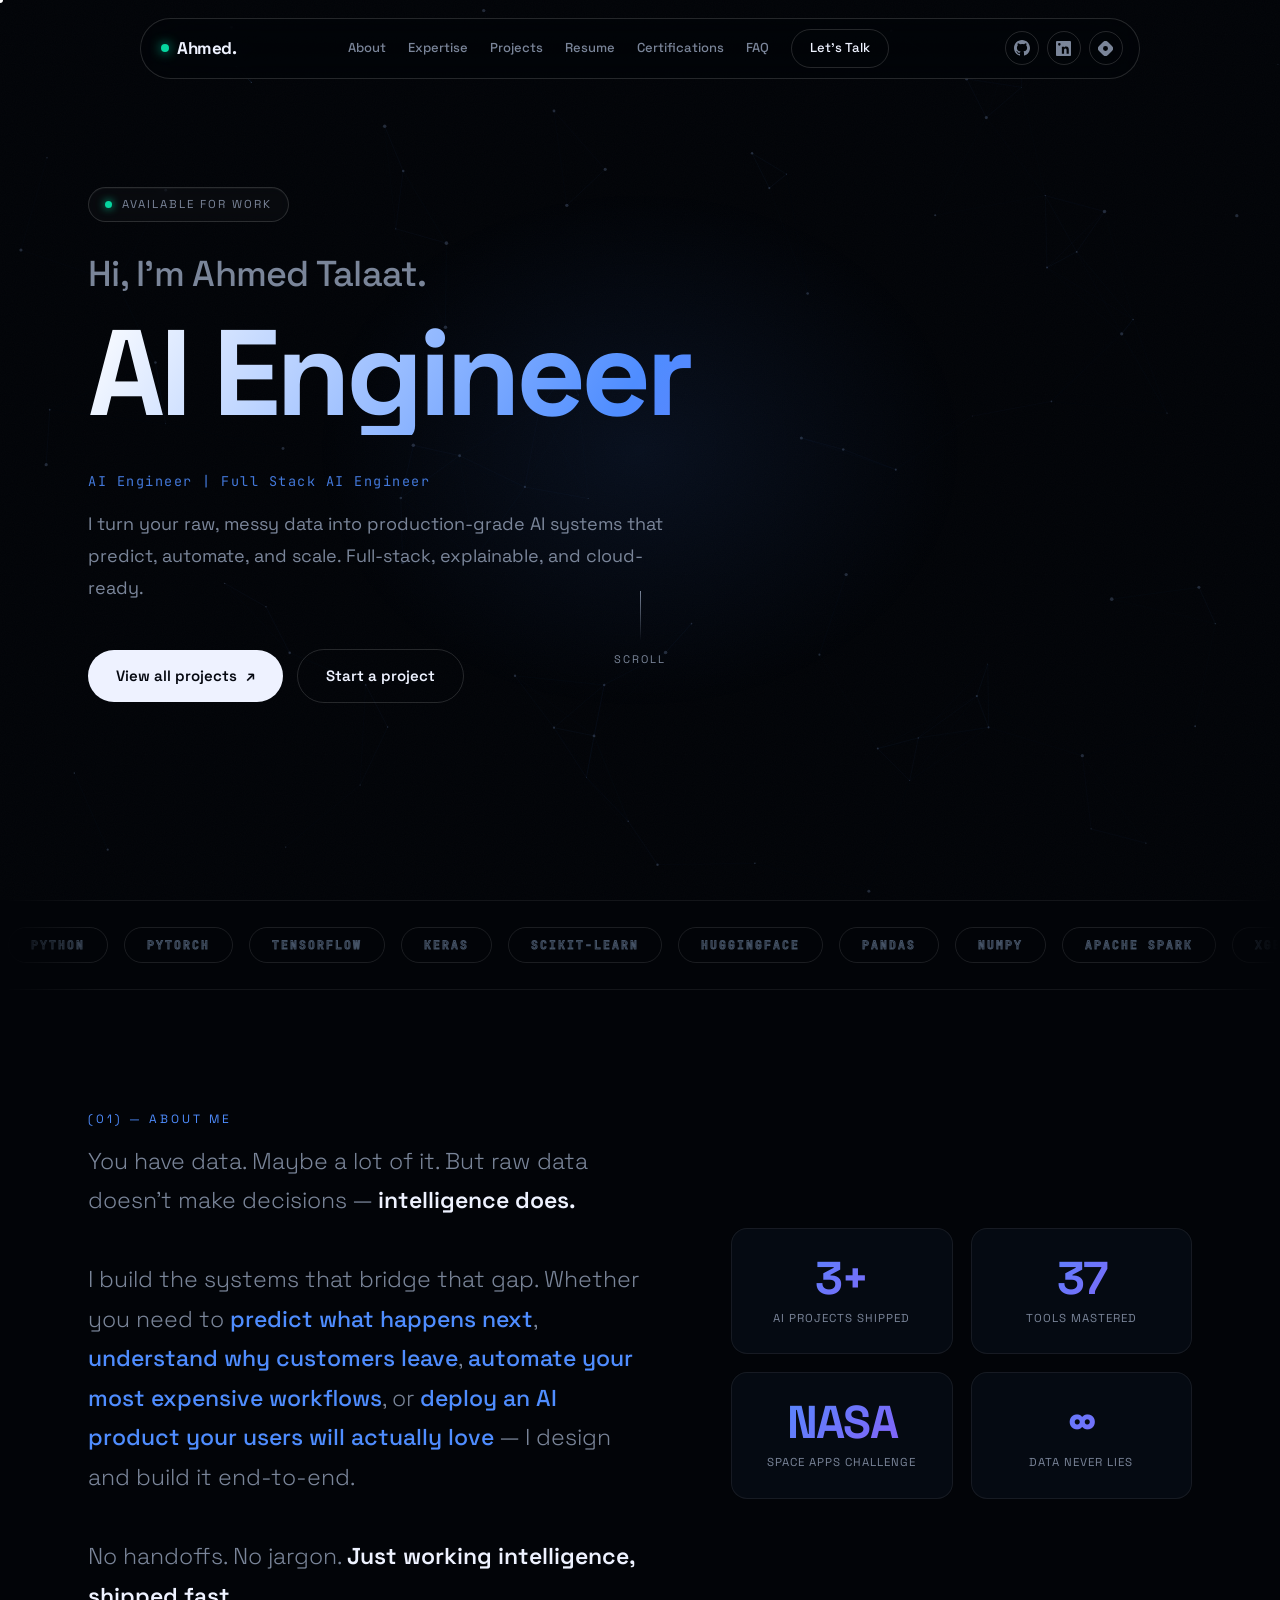
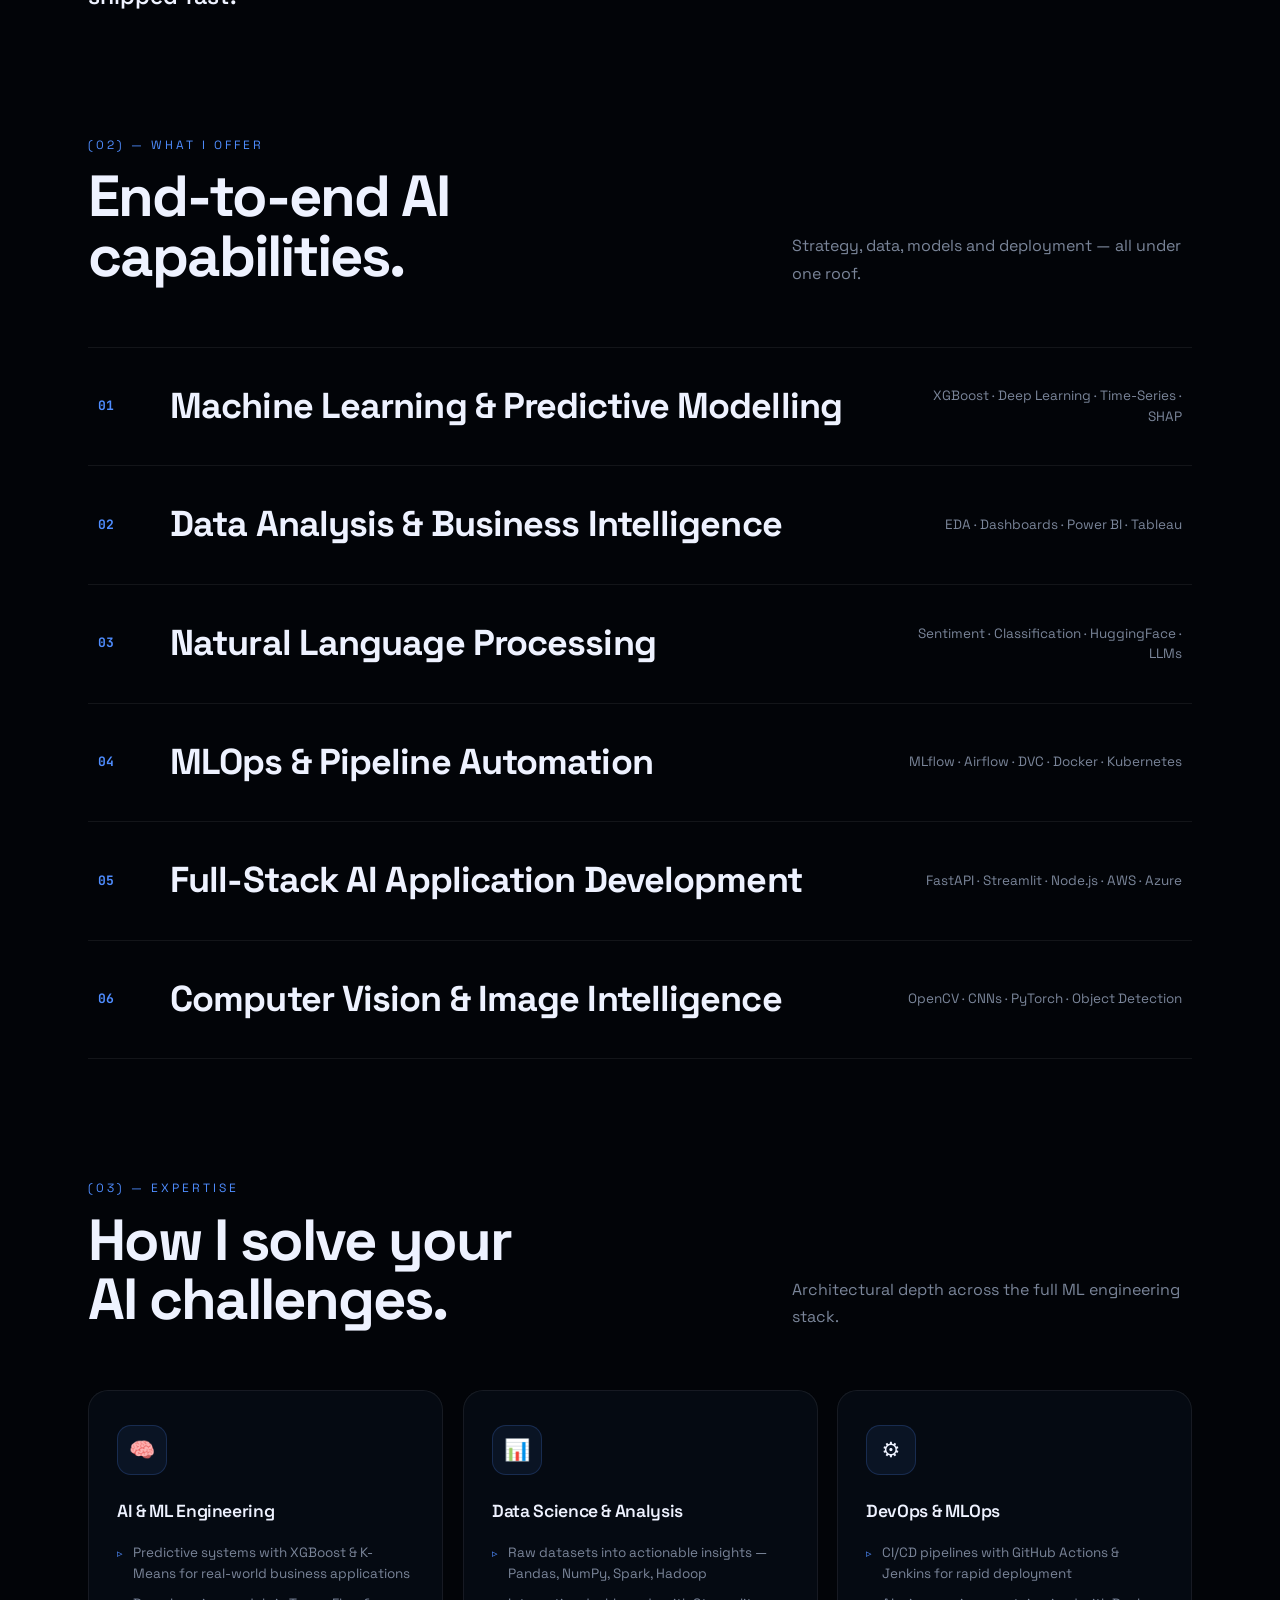
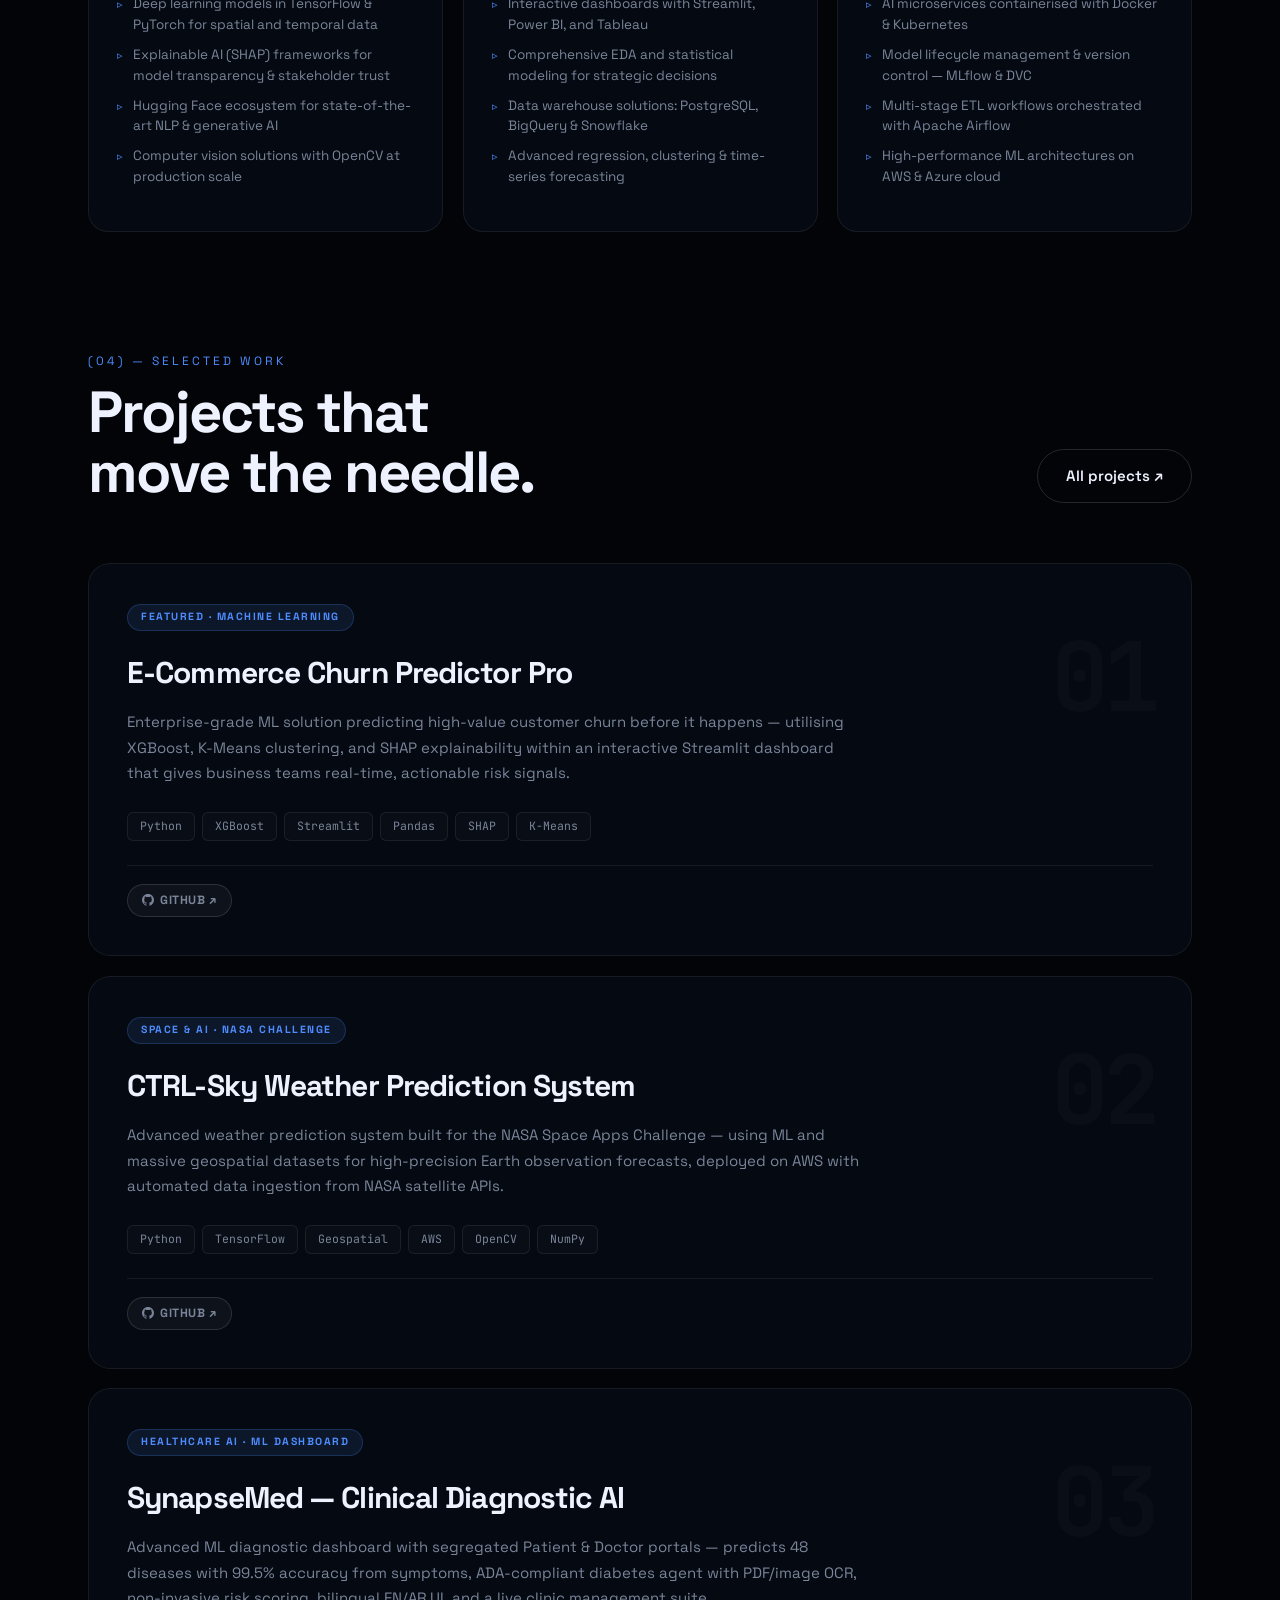
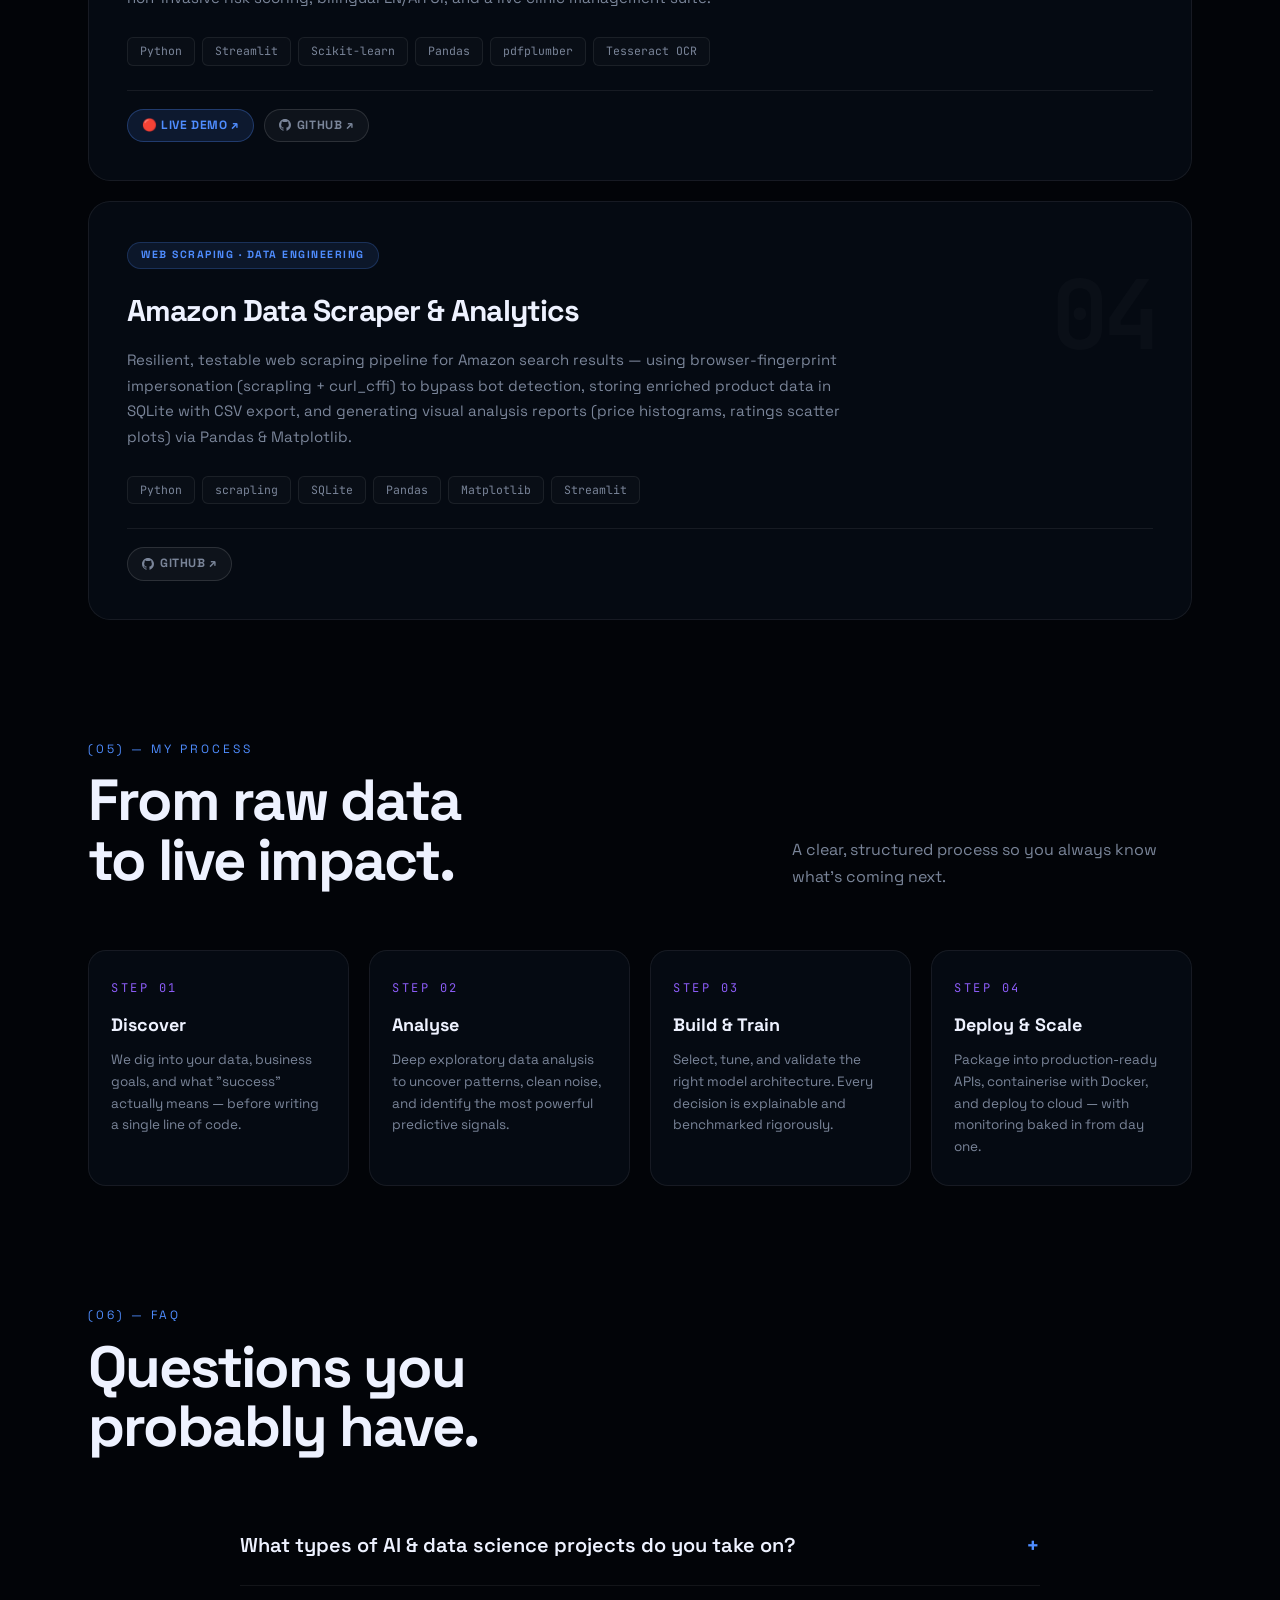
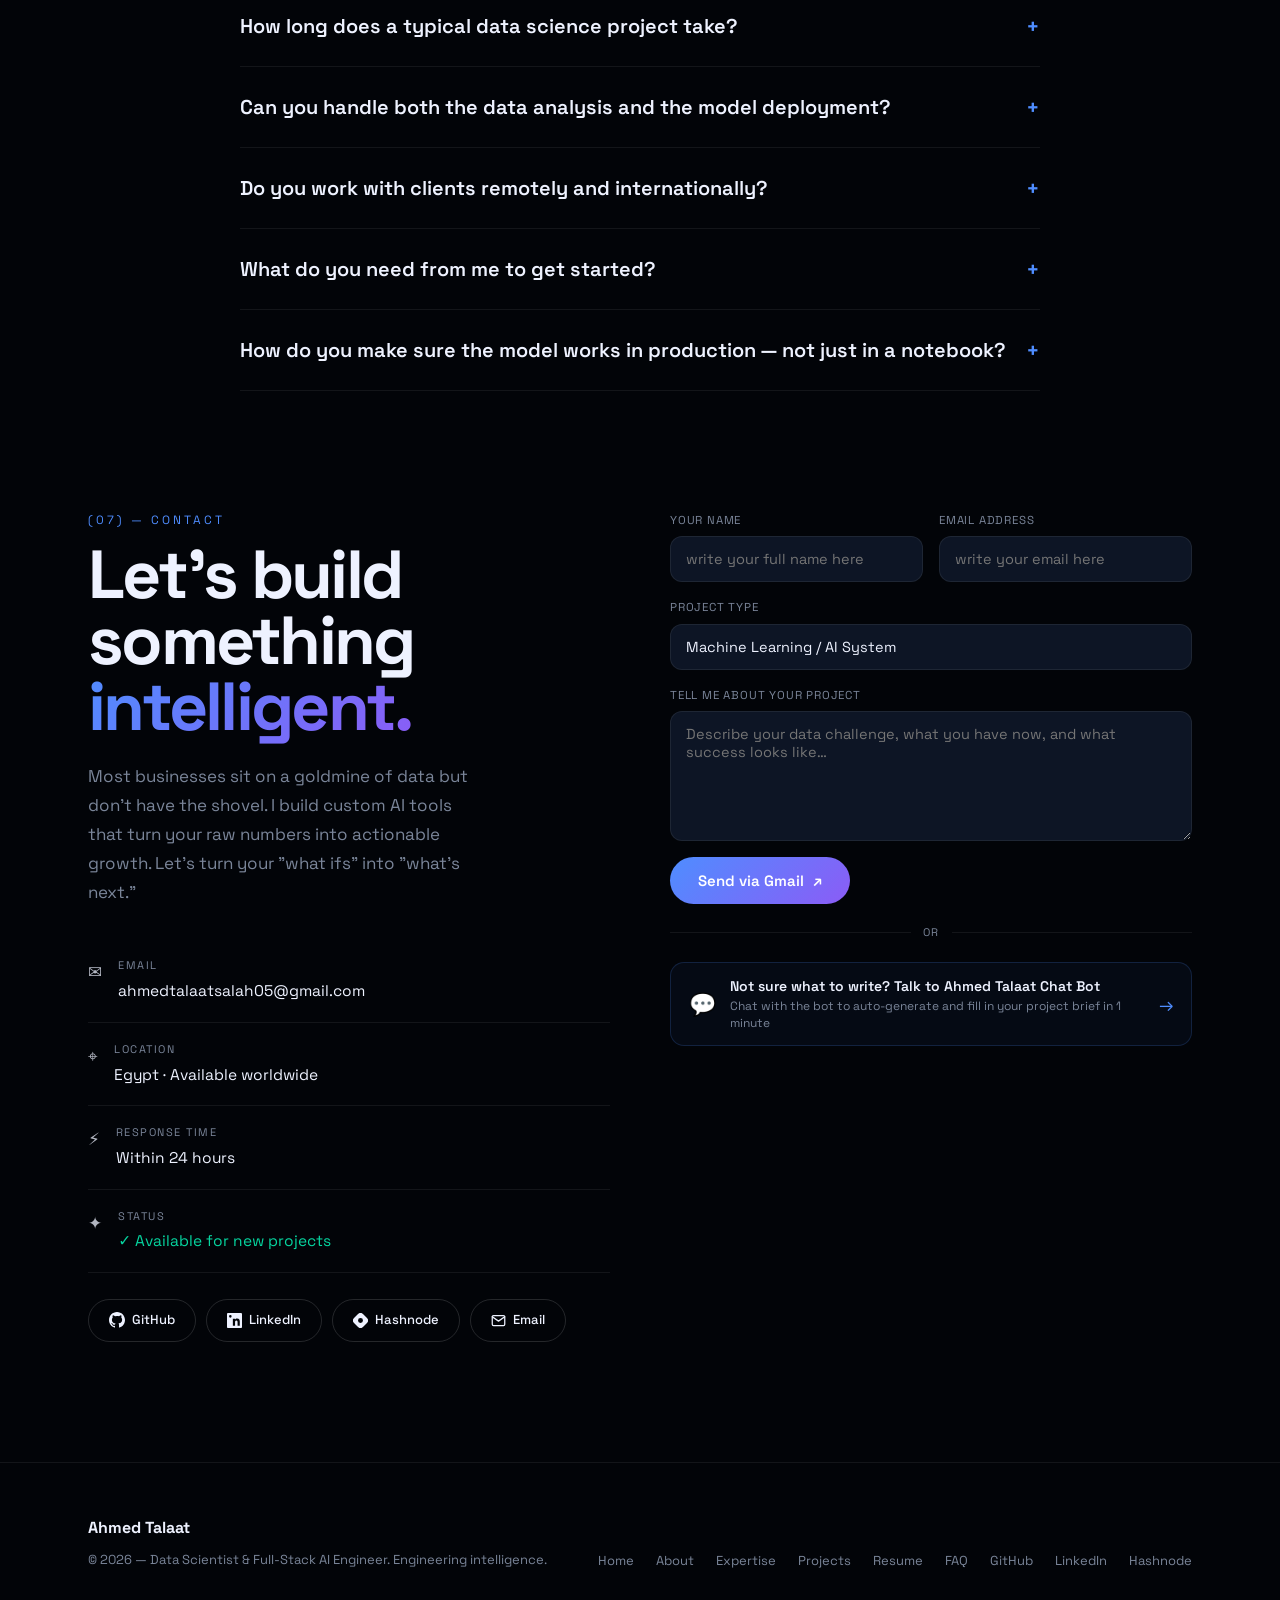
==== commit d3798c07: "Update selected work section: add SynapseMed and Amazon Data Scraper, restore Movie Review on projec" ====
--- a/index.html
+++ b/index.html
@@ -981,6 +981,11 @@
     <div class="tech-pill"><span class="tech-pill-text">Git</span></div>
     <div class="tech-pill"><span class="tech-pill-text">GitHub Actions</span></div>
     <div class="tech-pill"><span class="tech-pill-text">SHAP</span></div>
+    <div class="tech-pill"><span class="tech-pill-text">Matplotlib</span></div>
+    <div class="tech-pill"><span class="tech-pill-text">SQLite</span></div>
+    <div class="tech-pill"><span class="tech-pill-text">scrapling</span></div>
+    <div class="tech-pill"><span class="tech-pill-text">pdfplumber</span></div>
+    <div class="tech-pill"><span class="tech-pill-text">Tesseract OCR</span></div>
     <!-- Set B (duplicate for seamless loop) -->
     <div class="tech-pill"><span class="tech-pill-text">Python</span></div>
     <div class="tech-pill"><span class="tech-pill-text">PyTorch</span></div>
@@ -1012,6 +1017,11 @@
     <div class="tech-pill"><span class="tech-pill-text">Git</span></div>
     <div class="tech-pill"><span class="tech-pill-text">GitHub Actions</span></div>
     <div class="tech-pill"><span class="tech-pill-text">SHAP</span></div>
+    <div class="tech-pill"><span class="tech-pill-text">Matplotlib</span></div>
+    <div class="tech-pill"><span class="tech-pill-text">SQLite</span></div>
+    <div class="tech-pill"><span class="tech-pill-text">scrapling</span></div>
+    <div class="tech-pill"><span class="tech-pill-text">pdfplumber</span></div>
+    <div class="tech-pill"><span class="tech-pill-text">Tesseract OCR</span></div>
   </div>
 </div>
 
@@ -1151,7 +1161,12 @@
           <h3>E-Commerce Churn Predictor Pro</h3>
           <p>Enterprise-grade ML solution predicting high-value customer churn before it happens — utilising XGBoost, K-Means clustering, and SHAP explainability within an interactive Streamlit dashboard that gives business teams real-time, actionable risk signals.</p>
           <div class="tech-tags"><span>Python</span><span>XGBoost</span><span>Streamlit</span><span>Pandas</span><span>SHAP</span><span>K-Means</span></div>
-          <div class="proj-link">View on GitHub ↗</div>
+          <div class="proj-link" style="display:flex;align-items:center;gap:10px;flex-wrap:wrap">
+            <span style="display:inline-flex;align-items:center;gap:6px;padding:6px 14px;border-radius:30px;background:rgba(255,255,255,.04);border:1px solid rgba(255,255,255,.12);font-size:12px;font-weight:700;letter-spacing:.05em;text-transform:uppercase;color:var(--muted);transition:border-color .3s,color .3s" onmouseover="this.style.color='#eef2ff';this.style.borderColor='rgba(255,255,255,.3)'" onmouseout="this.style.color='var(--muted)';this.style.borderColor='rgba(255,255,255,.12)'">
+              <svg width="12" height="12" viewBox="0 0 24 24" fill="currentColor"><path d="M12 0C5.37 0 0 5.37 0 12c0 5.3 3.44 9.8 8.21 11.38.6.11.82-.26.82-.58v-2.03c-3.34.73-4.04-1.61-4.04-1.61-.54-1.38-1.33-1.75-1.33-1.75-1.09-.74.08-.73.08-.73 1.2.09 1.84 1.24 1.84 1.24 1.07 1.83 2.81 1.3 3.49 1 .11-.78.42-1.3.76-1.6-2.67-.3-5.47-1.33-5.47-5.93 0-1.31.47-2.38 1.24-3.22-.12-.3-.54-1.52.12-3.18 0 0 1.01-.32 3.3 1.23a11.5 11.5 0 013-.4c1.02.005 2.04.14 3 .4 2.28-1.55 3.29-1.23 3.29-1.23.66 1.66.24 2.88.12 3.18.77.84 1.24 1.91 1.24 3.22 0 4.61-2.81 5.63-5.48 5.92.43.37.82 1.1.82 2.22v3.29c0 .32.22.7.83.58C20.57 21.8 24 17.3 24 12c0-6.63-5.37-12-12-12z"/></svg>
+              GitHub ↗
+            </span>
+          </div>
         </div>
       </a>
 
@@ -1163,19 +1178,47 @@
           <h3>CTRL-Sky Weather Prediction System</h3>
           <p>Advanced weather prediction system built for the NASA Space Apps Challenge — using ML and massive geospatial datasets for high-precision Earth observation forecasts, deployed on AWS with automated data ingestion from NASA satellite APIs.</p>
           <div class="tech-tags"><span>Python</span><span>TensorFlow</span><span>Geospatial</span><span>AWS</span><span>OpenCV</span><span>NumPy</span></div>
-          <div class="proj-link">View on GitHub ↗</div>
+          <div class="proj-link" style="display:flex;align-items:center;gap:10px;flex-wrap:wrap">
+            <span style="display:inline-flex;align-items:center;gap:6px;padding:6px 14px;border-radius:30px;background:rgba(255,255,255,.04);border:1px solid rgba(255,255,255,.12);font-size:12px;font-weight:700;letter-spacing:.05em;text-transform:uppercase;color:var(--muted);transition:border-color .3s,color .3s" onmouseover="this.style.color='#eef2ff';this.style.borderColor='rgba(255,255,255,.3)'" onmouseout="this.style.color='var(--muted)';this.style.borderColor='rgba(255,255,255,.12)'">
+              <svg width="12" height="12" viewBox="0 0 24 24" fill="currentColor"><path d="M12 0C5.37 0 0 5.37 0 12c0 5.3 3.44 9.8 8.21 11.38.6.11.82-.26.82-.58v-2.03c-3.34.73-4.04-1.61-4.04-1.61-.54-1.38-1.33-1.75-1.33-1.75-1.09-.74.08-.73.08-.73 1.2.09 1.84 1.24 1.84 1.24 1.07 1.83 2.81 1.3 3.49 1 .11-.78.42-1.3.76-1.6-2.67-.3-5.47-1.33-5.47-5.93 0-1.31.47-2.38 1.24-3.22-.12-.3-.54-1.52.12-3.18 0 0 1.01-.32 3.3 1.23a11.5 11.5 0 013-.4c1.02.005 2.04.14 3 .4 2.28-1.55 3.29-1.23 3.29-1.23.66 1.66.24 2.88.12 3.18.77.84 1.24 1.91 1.24 3.22 0 4.61-2.81 5.63-5.48 5.92.43.37.82 1.1.82 2.22v3.29c0 .32.22.7.83.58C20.57 21.8 24 17.3 24 12c0-6.63-5.37-12-12-12z"/></svg>
+              GitHub ↗
+            </span>
+          </div>
         </div>
       </a>
 
       <!-- Project 03 -->
-      <a href="https://github.com/a7med-Talaat/movie-review-sentiment-analysis" target="_blank" rel="noopener" class="project-card reveal" id="pc3" style="transition-delay:.16s">
+      <a href="https://synapsemed.streamlit.app/" target="_blank" rel="noopener" class="project-card reveal" id="pc3" style="transition-delay:.16s">
         <div class="glow"></div><div class="proj-num">03</div>
         <div class="proj-body">
-          <div class="proj-badge">NLP · Deep Learning</div>
-          <h3>Movie Review Sentiment Analysis</h3>
-          <p>End-to-end NLP system classifying sentiment across massive movie review datasets — using TF-IDF, Word Embeddings, LSTM, and Transformer-based models with a comparative evaluation pipeline, deployed as a REST API.</p>
-          <div class="tech-tags"><span>Python</span><span>NLP</span><span>Scikit-learn</span><span>NLTK</span><span>TF-IDF</span><span>Deep Learning</span></div>
-          <div class="proj-link">View on GitHub ↗</div>
+          <div class="proj-badge">Healthcare AI · ML Dashboard</div>
+          <h3>SynapseMed — Clinical Diagnostic AI</h3>
+          <p>Advanced ML diagnostic dashboard with segregated Patient &amp; Doctor portals — predicts 48 diseases with 99.5% accuracy from symptoms, ADA-compliant diabetes agent with PDF/image OCR, non-invasive risk scoring, bilingual EN/AR UI, and a live clinic management suite.</p>
+          <div class="tech-tags"><span>Python</span><span>Streamlit</span><span>Scikit-learn</span><span>Pandas</span><span>pdfplumber</span><span>Tesseract OCR</span></div>
+          <div class="proj-link" style="display:flex;align-items:center;gap:10px;flex-wrap:wrap">
+            <span style="display:inline-flex;align-items:center;gap:6px;padding:6px 14px;border-radius:30px;background:rgba(79,141,255,.12);border:1px solid rgba(79,141,255,.3);font-size:12px;font-weight:700;letter-spacing:.05em;text-transform:uppercase;color:#4f8dff">🔴 Live Demo ↗</span>
+            <span onclick="window.open('https://github.com/a7med-Talaat/SynapseMed','_blank');event.stopPropagation()" style="display:inline-flex;align-items:center;gap:6px;padding:6px 14px;border-radius:30px;background:rgba(255,255,255,.04);border:1px solid rgba(255,255,255,.12);font-size:12px;font-weight:700;letter-spacing:.05em;text-transform:uppercase;color:var(--muted);cursor:pointer;transition:border-color .3s,color .3s" onmouseover="this.style.color='#eef2ff';this.style.borderColor='rgba(255,255,255,.3)'" onmouseout="this.style.color='var(--muted)';this.style.borderColor='rgba(255,255,255,.12)'">
+              <svg width="12" height="12" viewBox="0 0 24 24" fill="currentColor"><path d="M12 0C5.37 0 0 5.37 0 12c0 5.3 3.44 9.8 8.21 11.38.6.11.82-.26.82-.58v-2.03c-3.34.73-4.04-1.61-4.04-1.61-.54-1.38-1.33-1.75-1.33-1.75-1.09-.74.08-.73.08-.73 1.2.09 1.84 1.24 1.84 1.24 1.07 1.83 2.81 1.3 3.49 1 .11-.78.42-1.3.76-1.6-2.67-.3-5.47-1.33-5.47-5.93 0-1.31.47-2.38 1.24-3.22-.12-.3-.54-1.52.12-3.18 0 0 1.01-.32 3.3 1.23a11.5 11.5 0 013-.4c1.02.005 2.04.14 3 .4 2.28-1.55 3.29-1.23 3.29-1.23.66 1.66.24 2.88.12 3.18.77.84 1.24 1.91 1.24 3.22 0 4.61-2.81 5.63-5.48 5.92.43.37.82 1.1.82 2.22v3.29c0 .32.22.7.83.58C20.57 21.8 24 17.3 24 12c0-6.63-5.37-12-12-12z"/></svg>
+              GitHub ↗
+            </span>
+          </div>
+        </div>
+      </a>
+
+      <!-- Project 04 -->
+      <a href="https://github.com/a7med-Talaat/Amazon-Data-Scraper" target="_blank" rel="noopener" class="project-card reveal" id="pc4" style="transition-delay:.24s">
+        <div class="glow"></div><div class="proj-num">04</div>
+        <div class="proj-body">
+          <div class="proj-badge">Web Scraping · Data Engineering</div>
+          <h3>Amazon Data Scraper &amp; Analytics</h3>
+          <p>Resilient, testable web scraping pipeline for Amazon search results — using browser-fingerprint impersonation (scrapling + curl_cffi) to bypass bot detection, storing enriched product data in SQLite with CSV export, and generating visual analysis reports (price histograms, ratings scatter plots) via Pandas &amp; Matplotlib.</p>
+          <div class="tech-tags"><span>Python</span><span>scrapling</span><span>SQLite</span><span>Pandas</span><span>Matplotlib</span><span>Streamlit</span></div>
+          <div class="proj-link" style="display:flex;align-items:center;gap:10px;flex-wrap:wrap">
+            <span style="display:inline-flex;align-items:center;gap:6px;padding:6px 14px;border-radius:30px;background:rgba(255,255,255,.04);border:1px solid rgba(255,255,255,.12);font-size:12px;font-weight:700;letter-spacing:.05em;text-transform:uppercase;color:var(--muted);transition:border-color .3s,color .3s" onmouseover="this.style.color='#eef2ff';this.style.borderColor='rgba(255,255,255,.3)'" onmouseout="this.style.color='var(--muted)';this.style.borderColor='rgba(255,255,255,.12)'">
+              <svg width="12" height="12" viewBox="0 0 24 24" fill="currentColor"><path d="M12 0C5.37 0 0 5.37 0 12c0 5.3 3.44 9.8 8.21 11.38.6.11.82-.26.82-.58v-2.03c-3.34.73-4.04-1.61-4.04-1.61-.54-1.38-1.33-1.75-1.33-1.75-1.09-.74.08-.73.08-.73 1.2.09 1.84 1.24 1.84 1.24 1.07 1.83 2.81 1.3 3.49 1 .11-.78.42-1.3.76-1.6-2.67-.3-5.47-1.33-5.47-5.93 0-1.31.47-2.38 1.24-3.22-.12-.3-.54-1.52.12-3.18 0 0 1.01-.32 3.3 1.23a11.5 11.5 0 013-.4c1.02.005 2.04.14 3 .4 2.28-1.55 3.29-1.23 3.29-1.23.66 1.66.24 2.88.12 3.18.77.84 1.24 1.91 1.24 3.22 0 4.61-2.81 5.63-5.48 5.92.43.37.82 1.1.82 2.22v3.29c0 .32.22.7.83.58C20.57 21.8 24 17.3 24 12c0-6.63-5.37-12-12-12z"/></svg>
+              GitHub ↗
+            </span>
+          </div>
         </div>
       </a>
     </div>
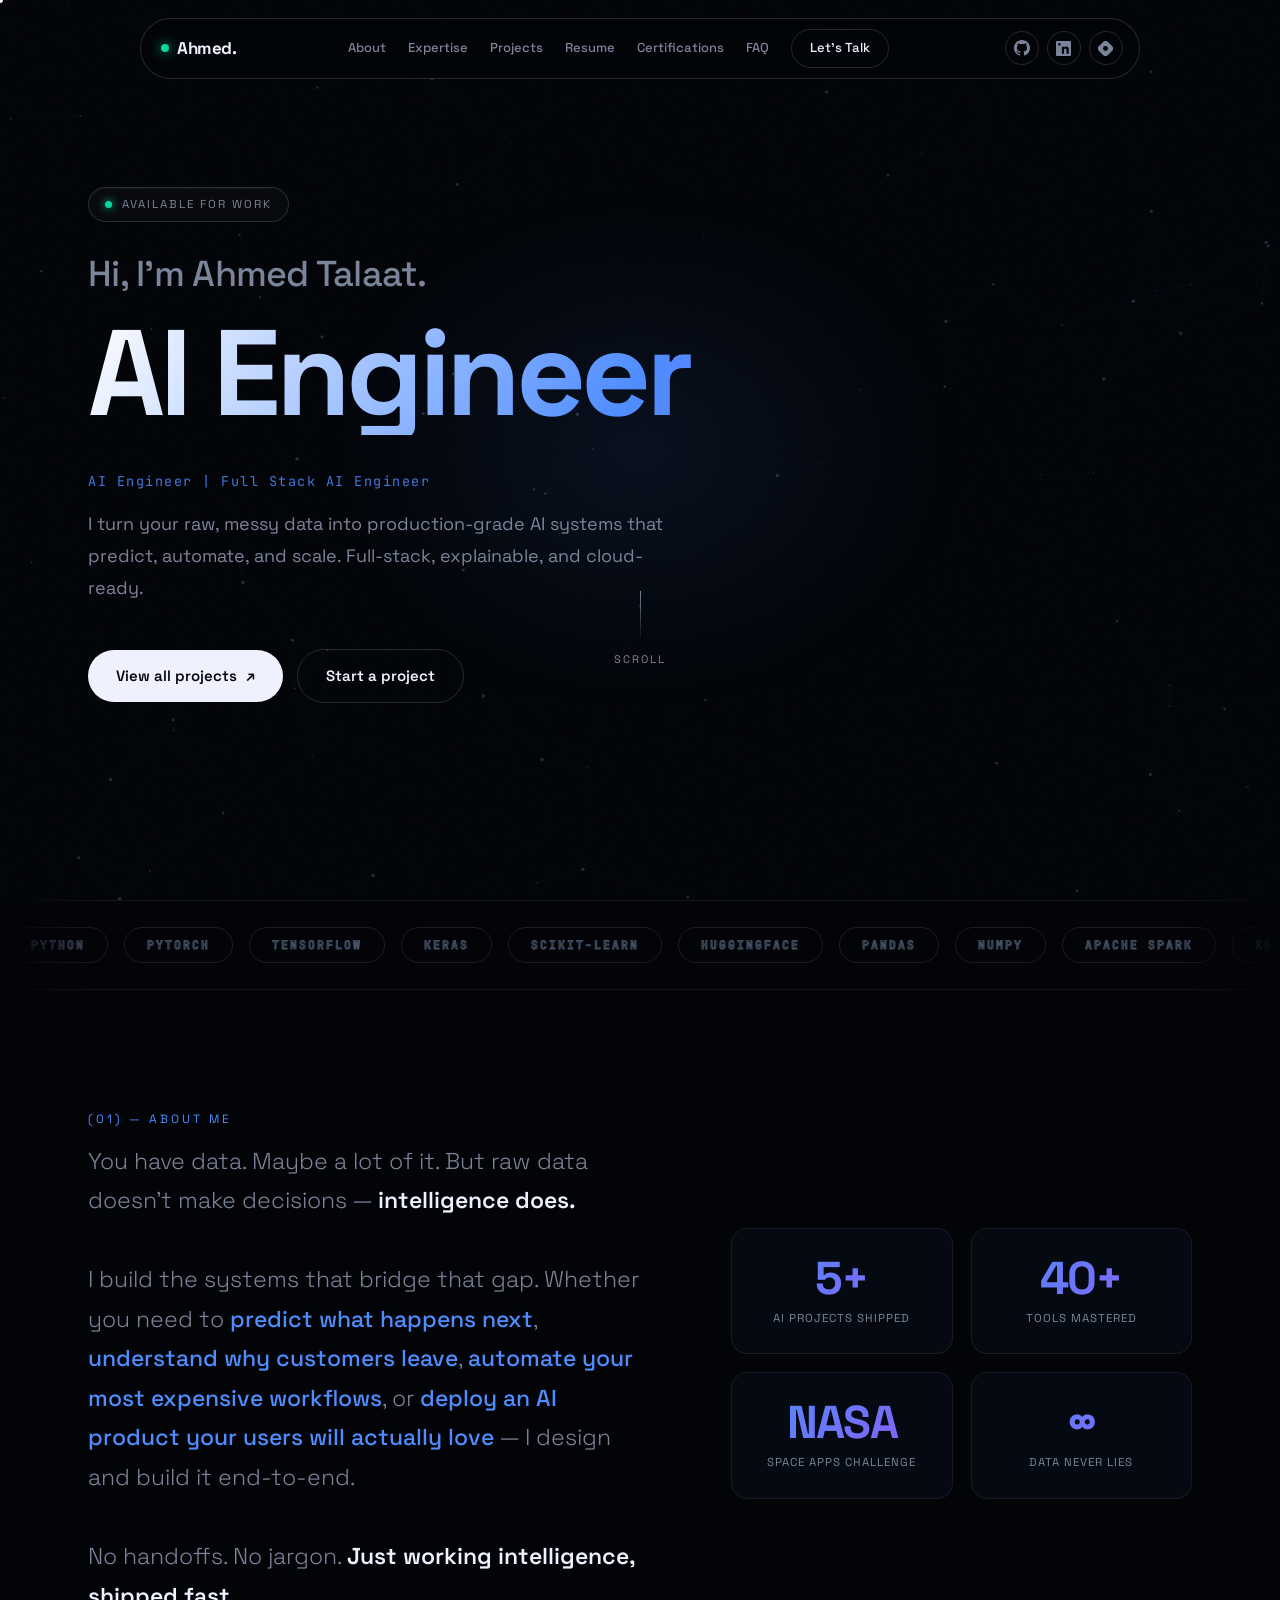
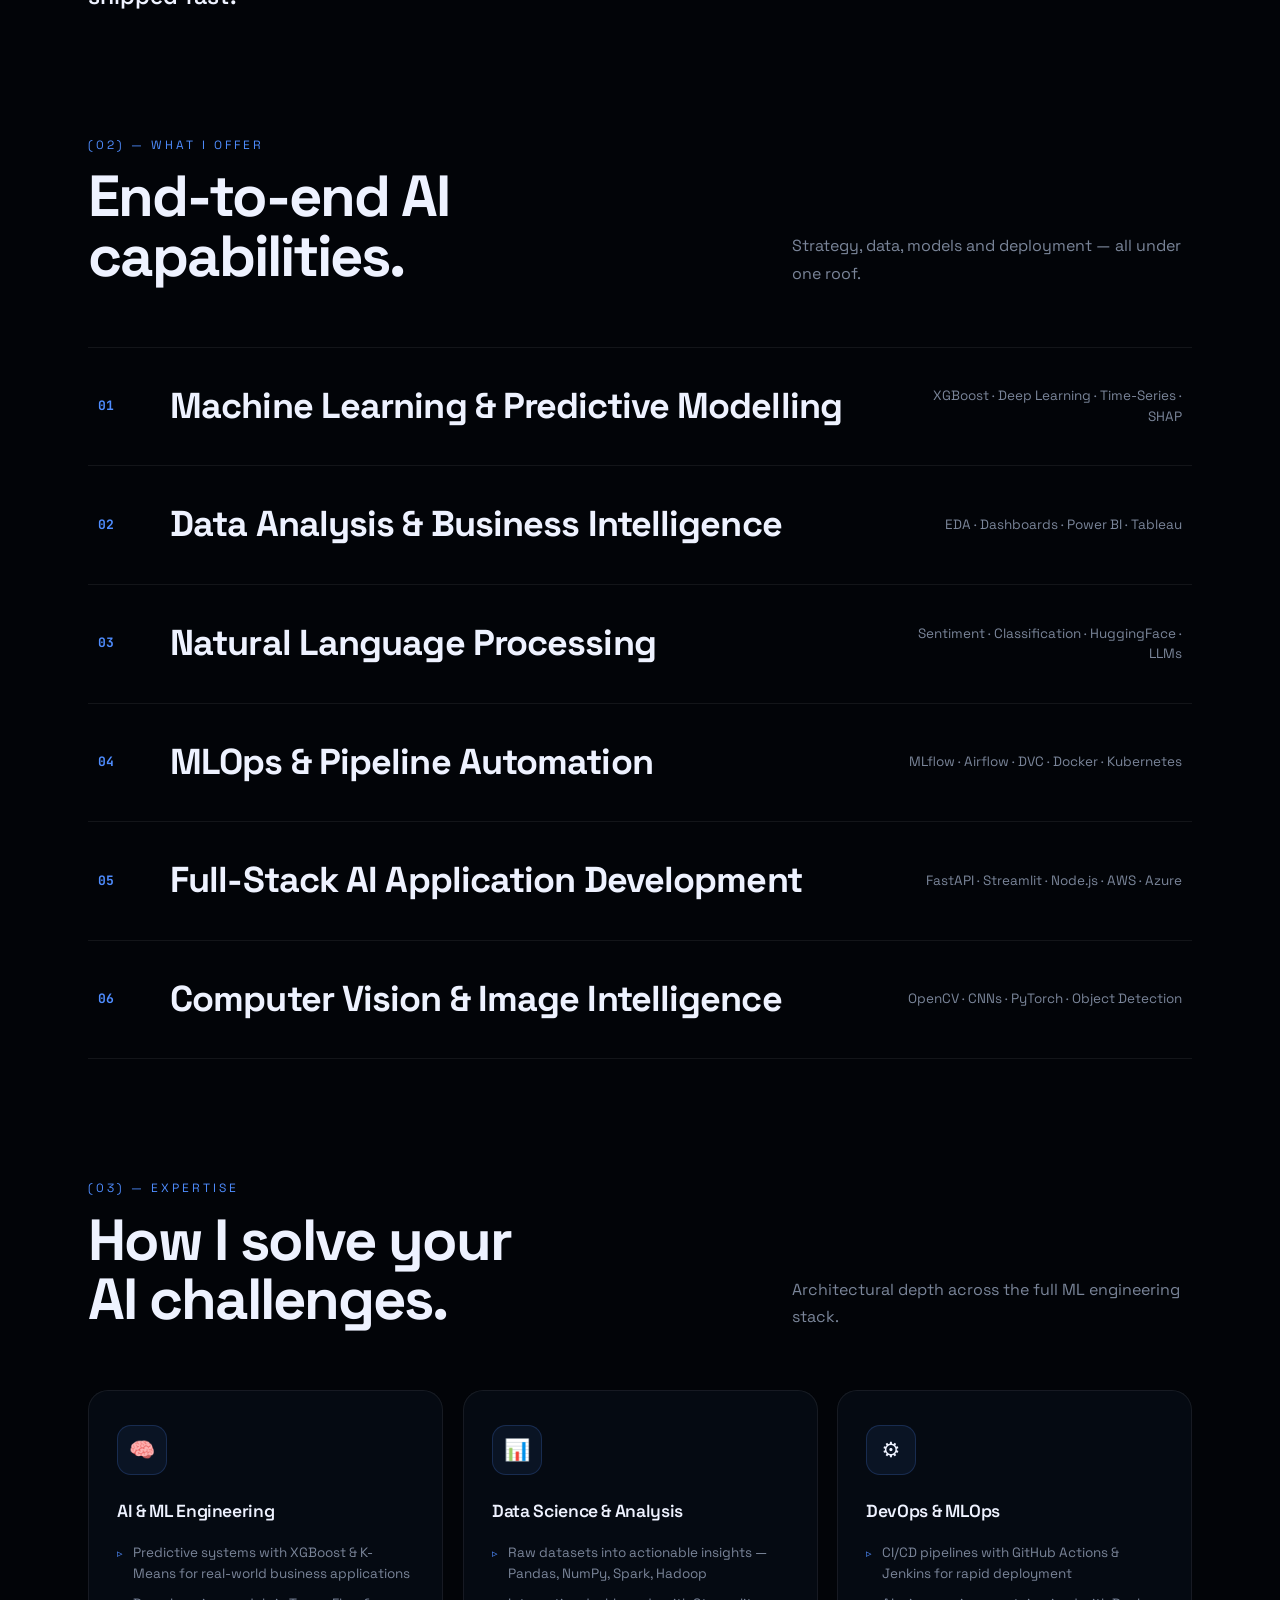
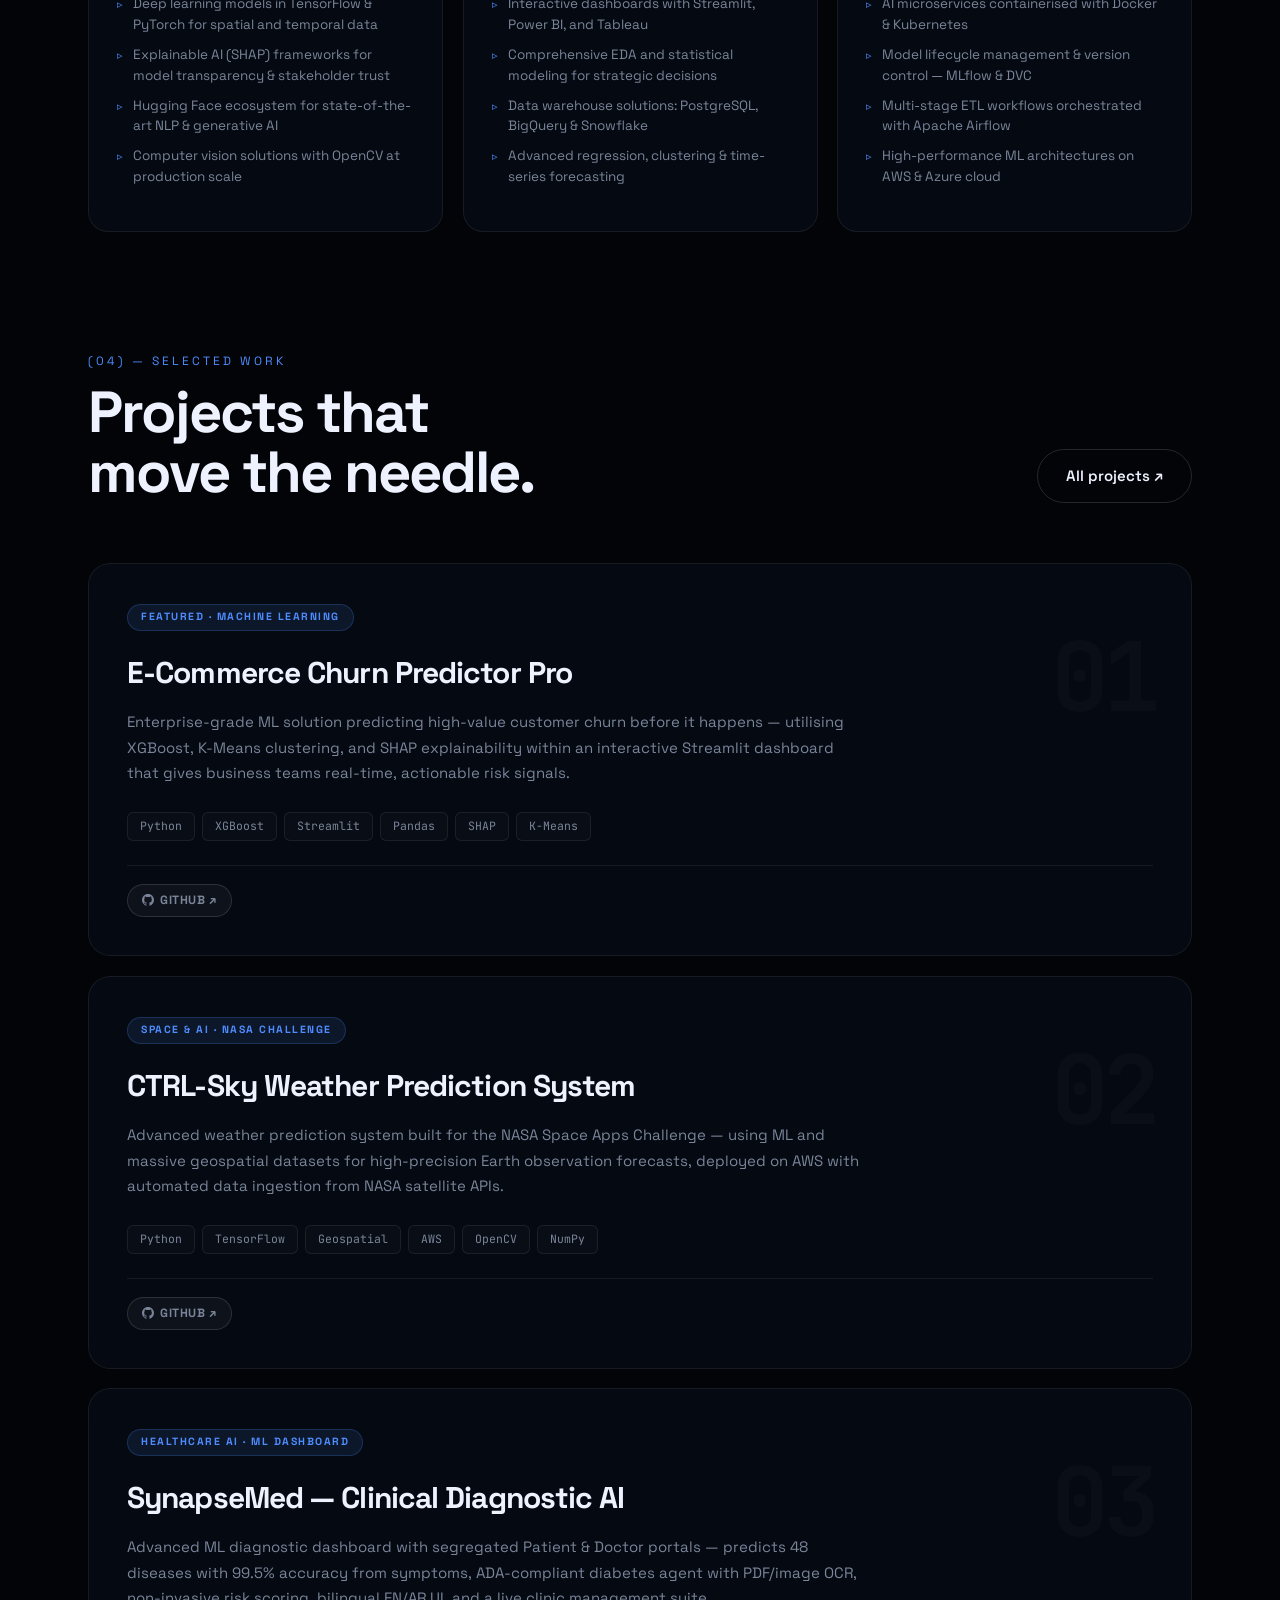
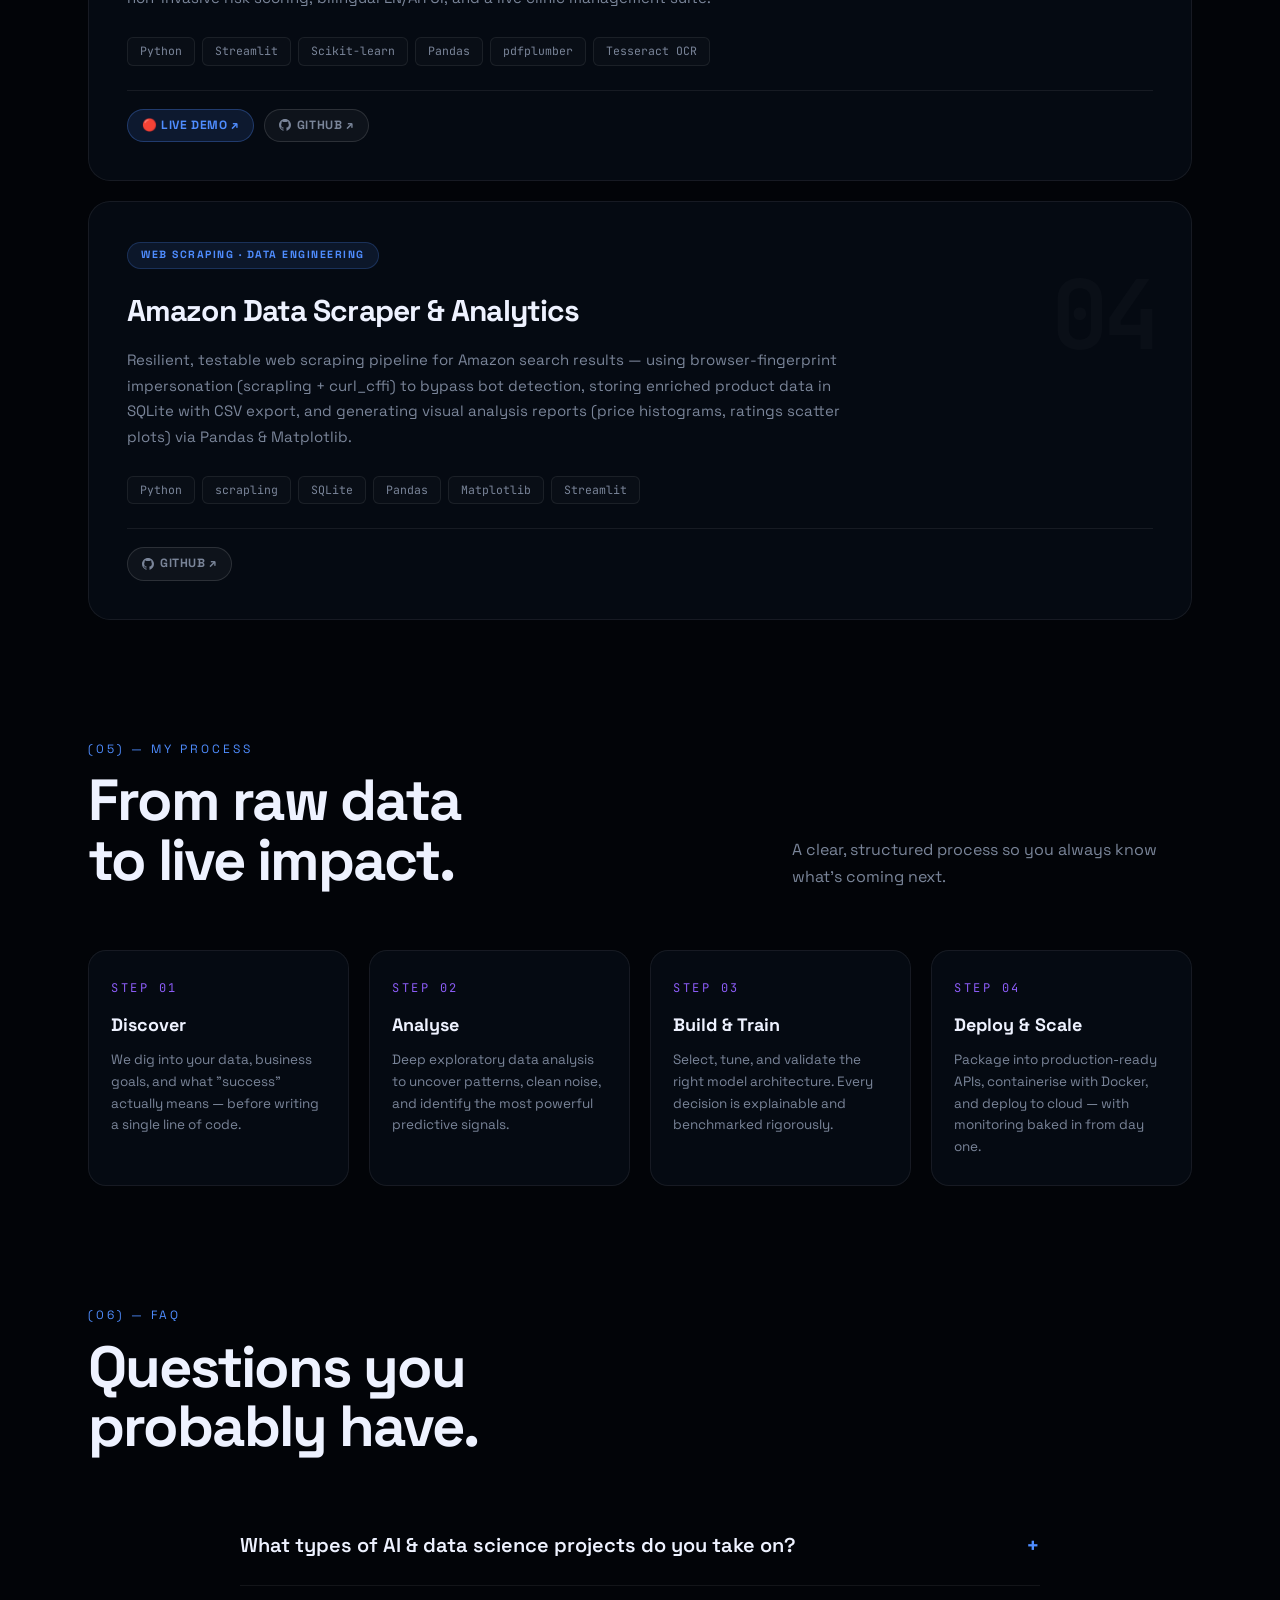
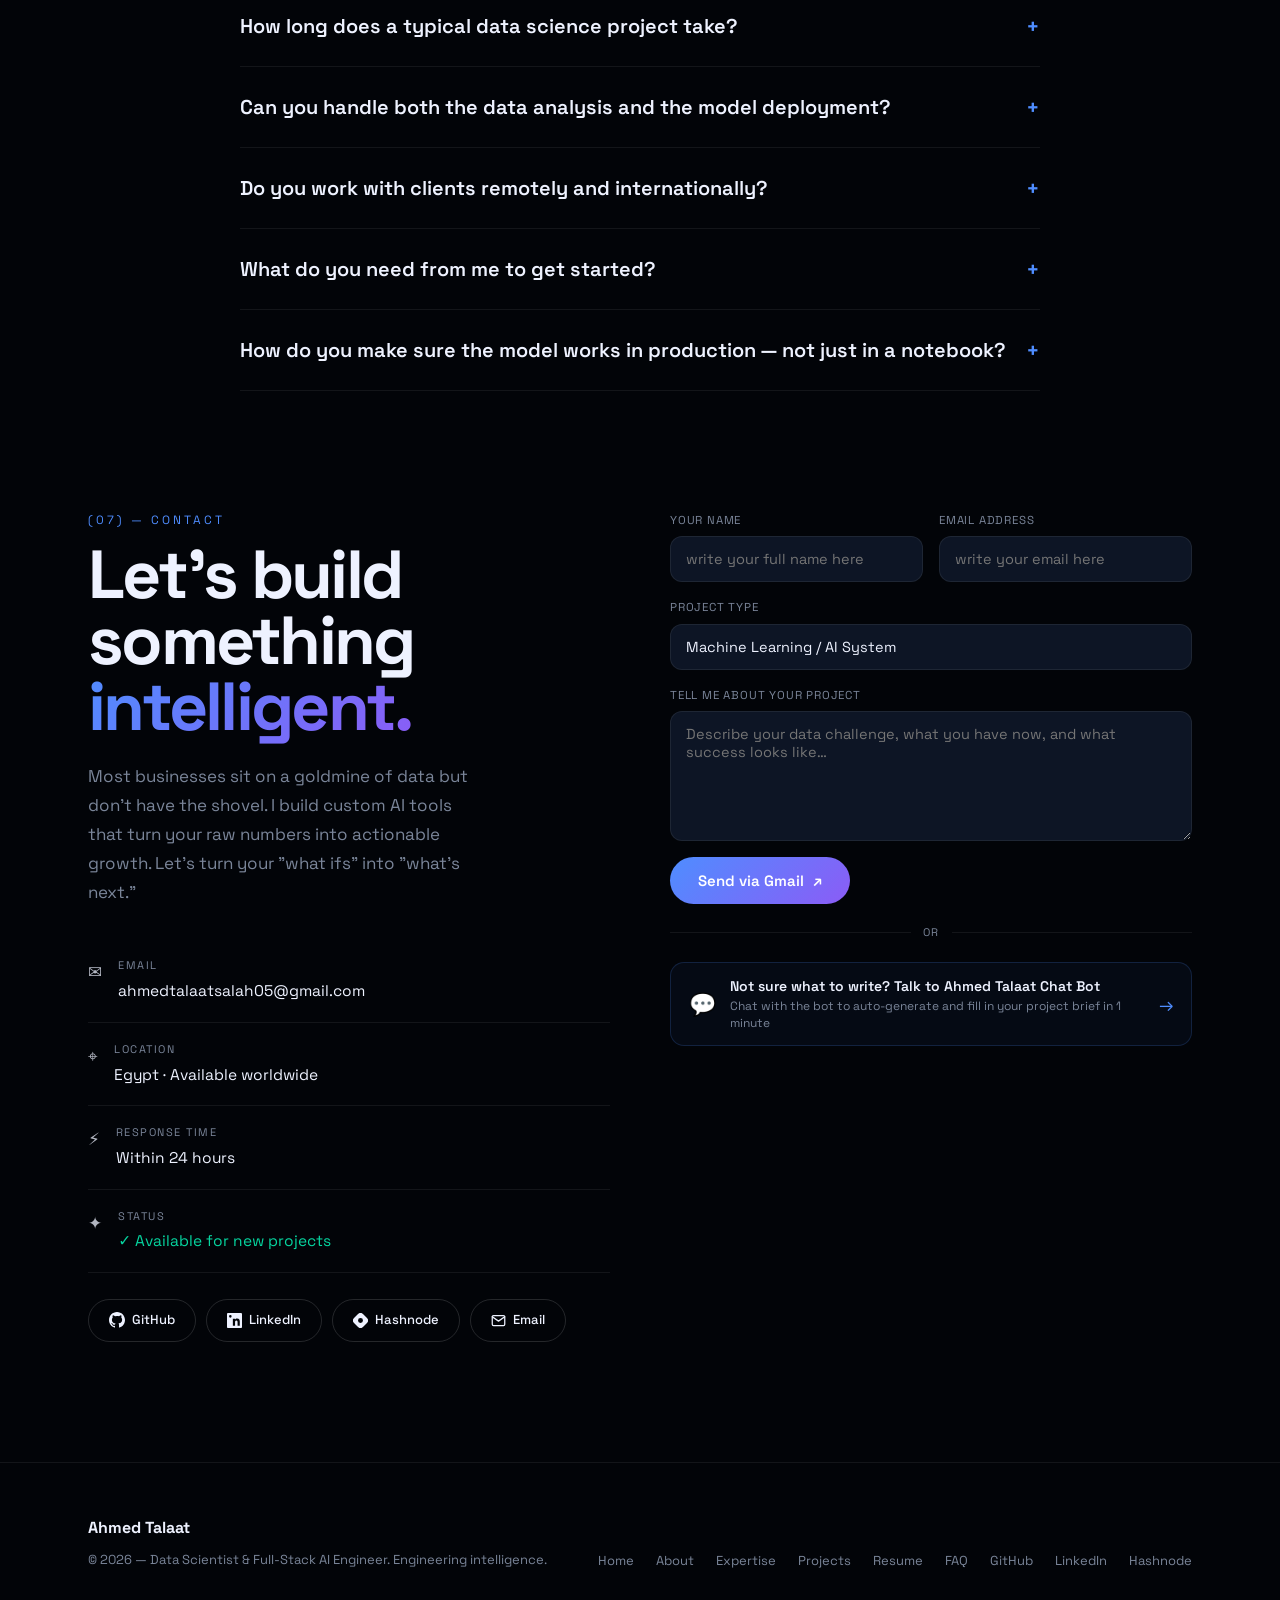
==== commit d11f9183: "Update projects shipped count to 5 on homepage" ====
--- a/index.html
+++ b/index.html
@@ -1043,7 +1043,7 @@
       </div>
       <div class="stats-grid">
         <div class="stat-card reveal" style="transition-delay:.08s">
-          <span class="val" data-count="3">0</span>
+          <span class="val" data-count="5">0</span>
           <span class="lbl">AI Projects shipped</span>
         </div>
         <div class="stat-card reveal" style="transition-delay:.14s">
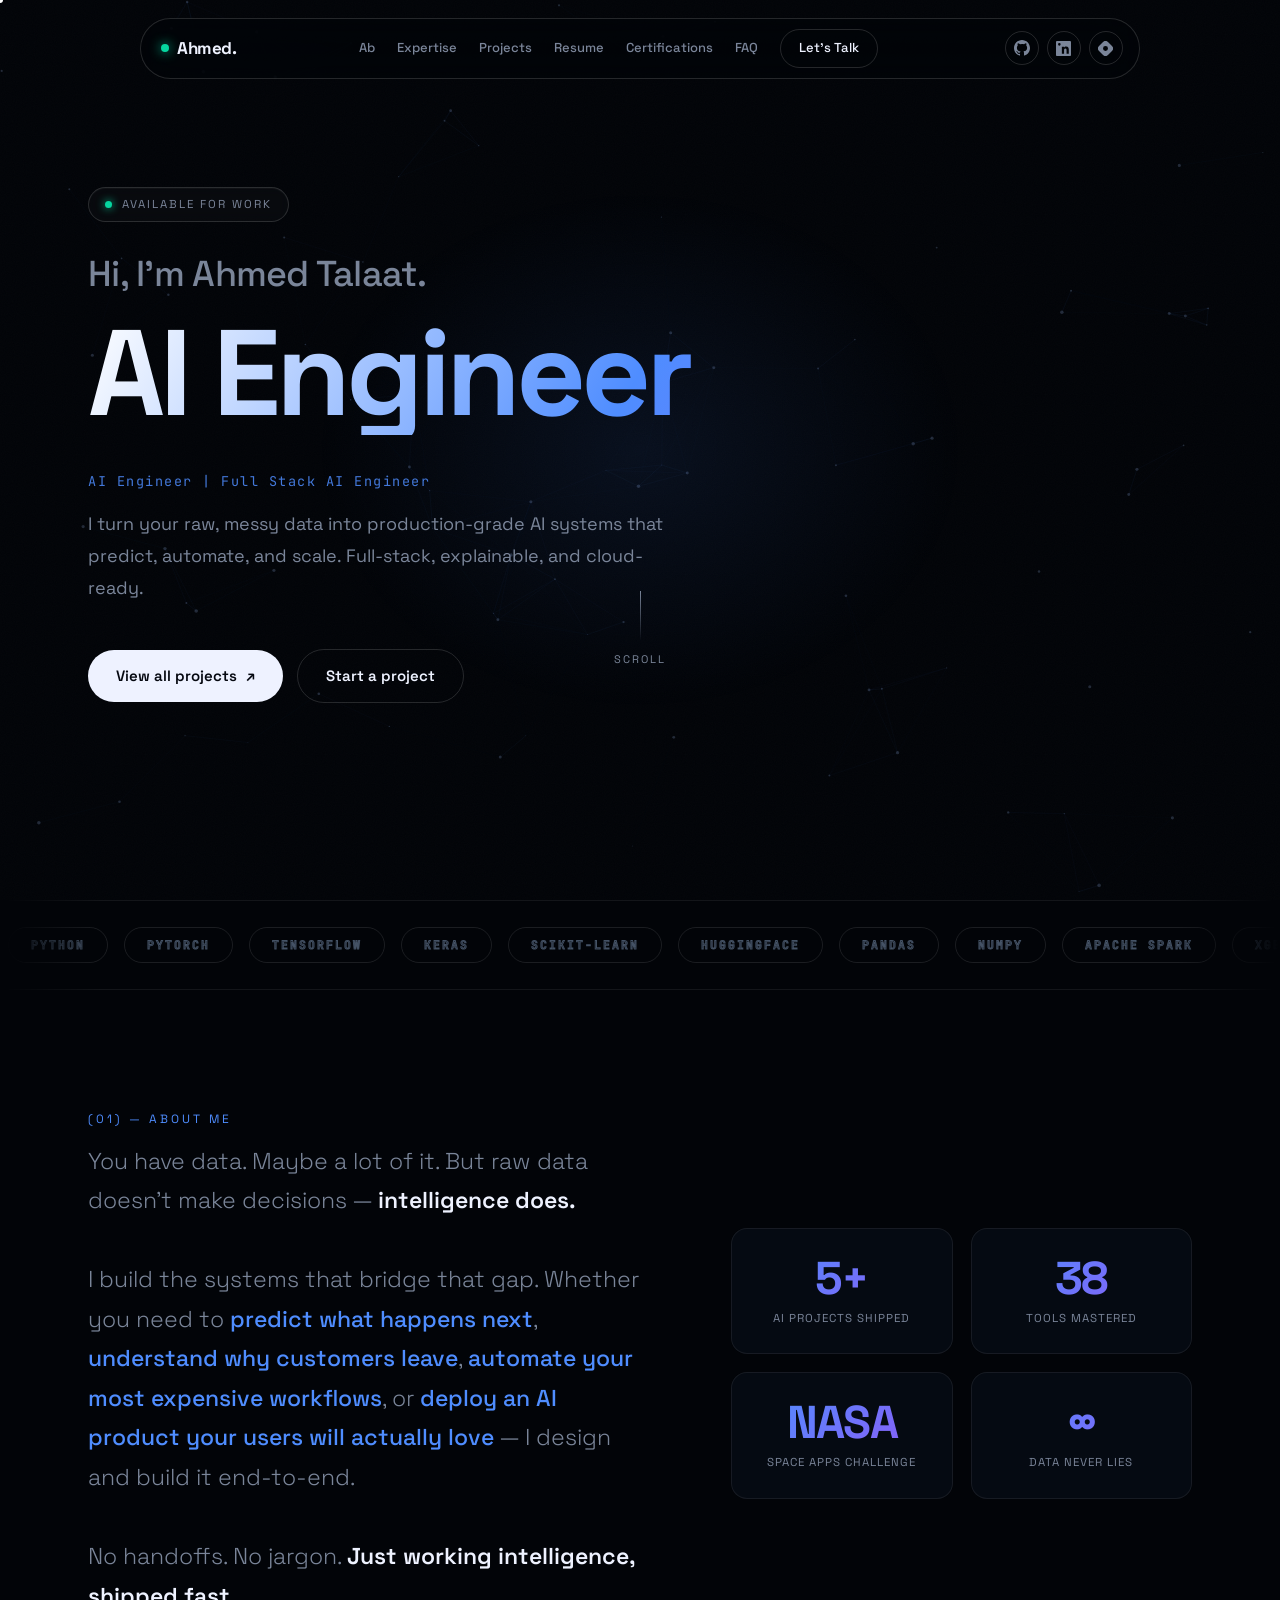
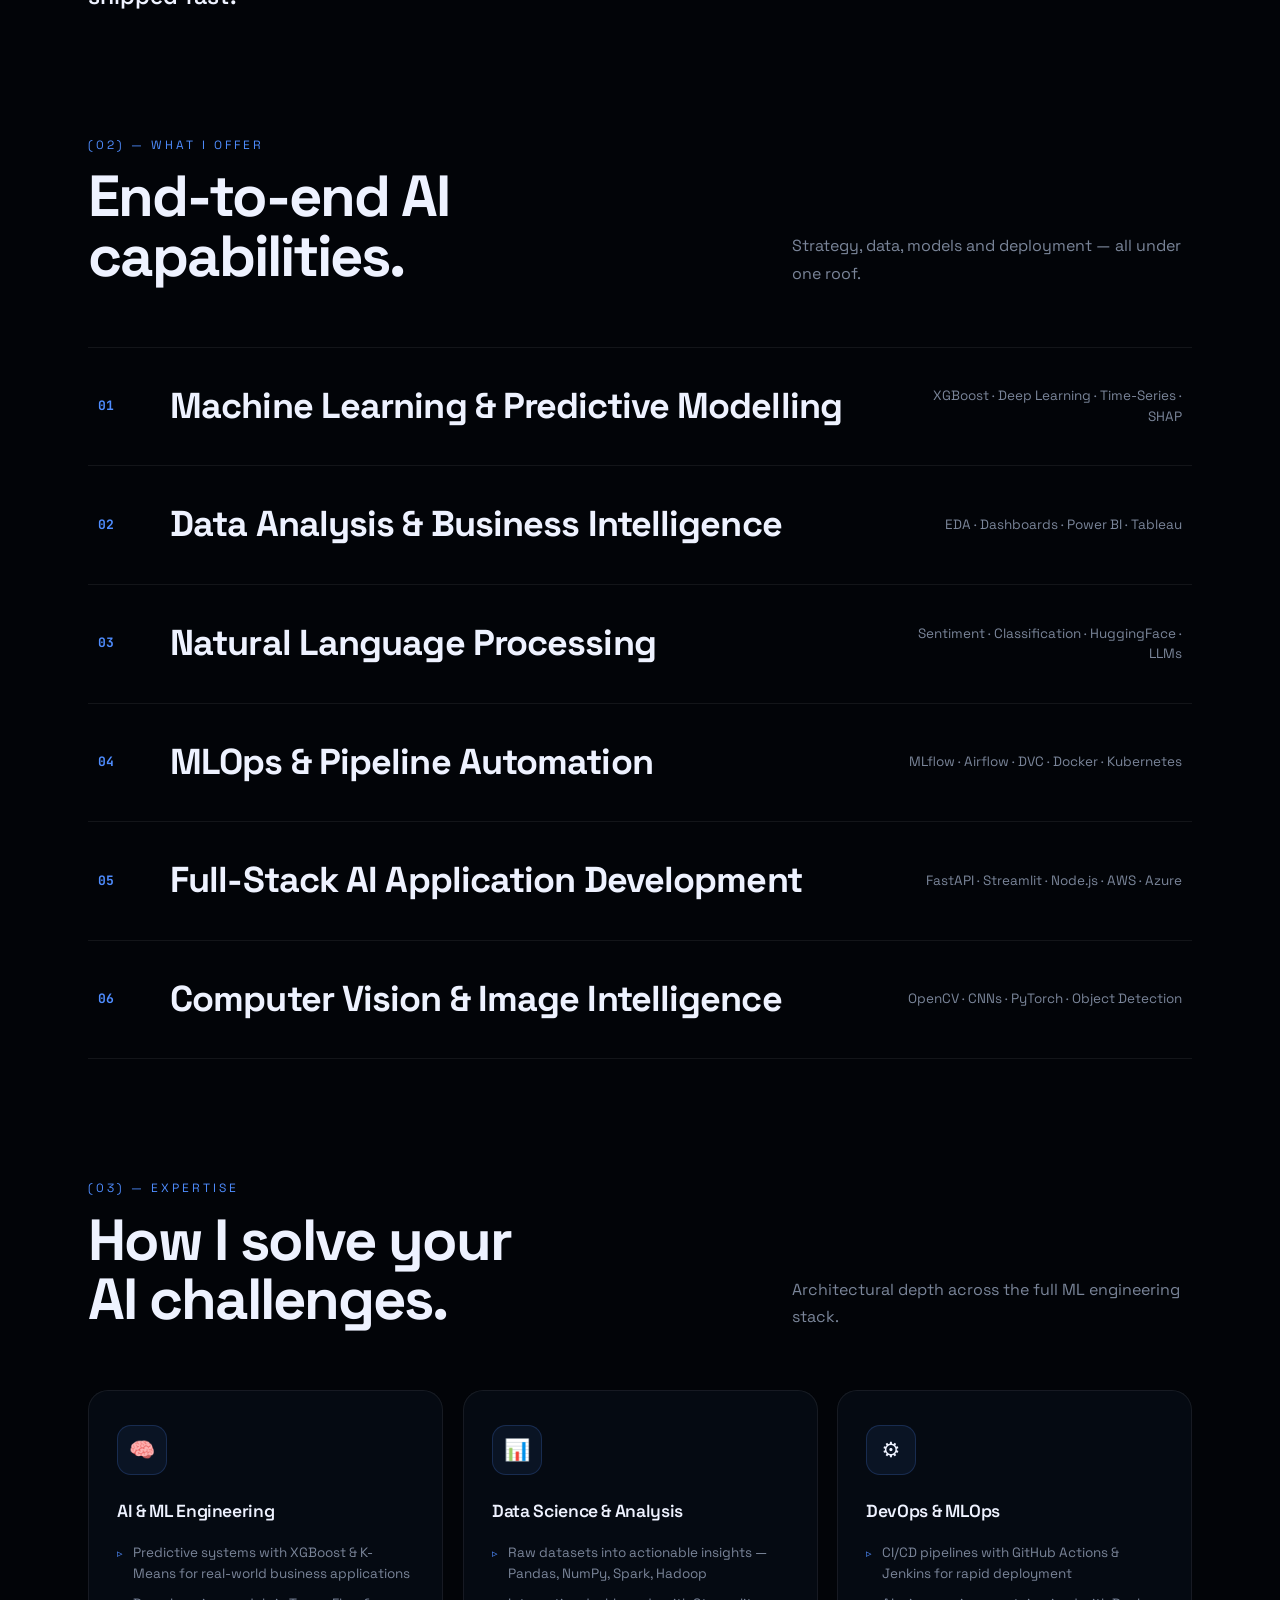
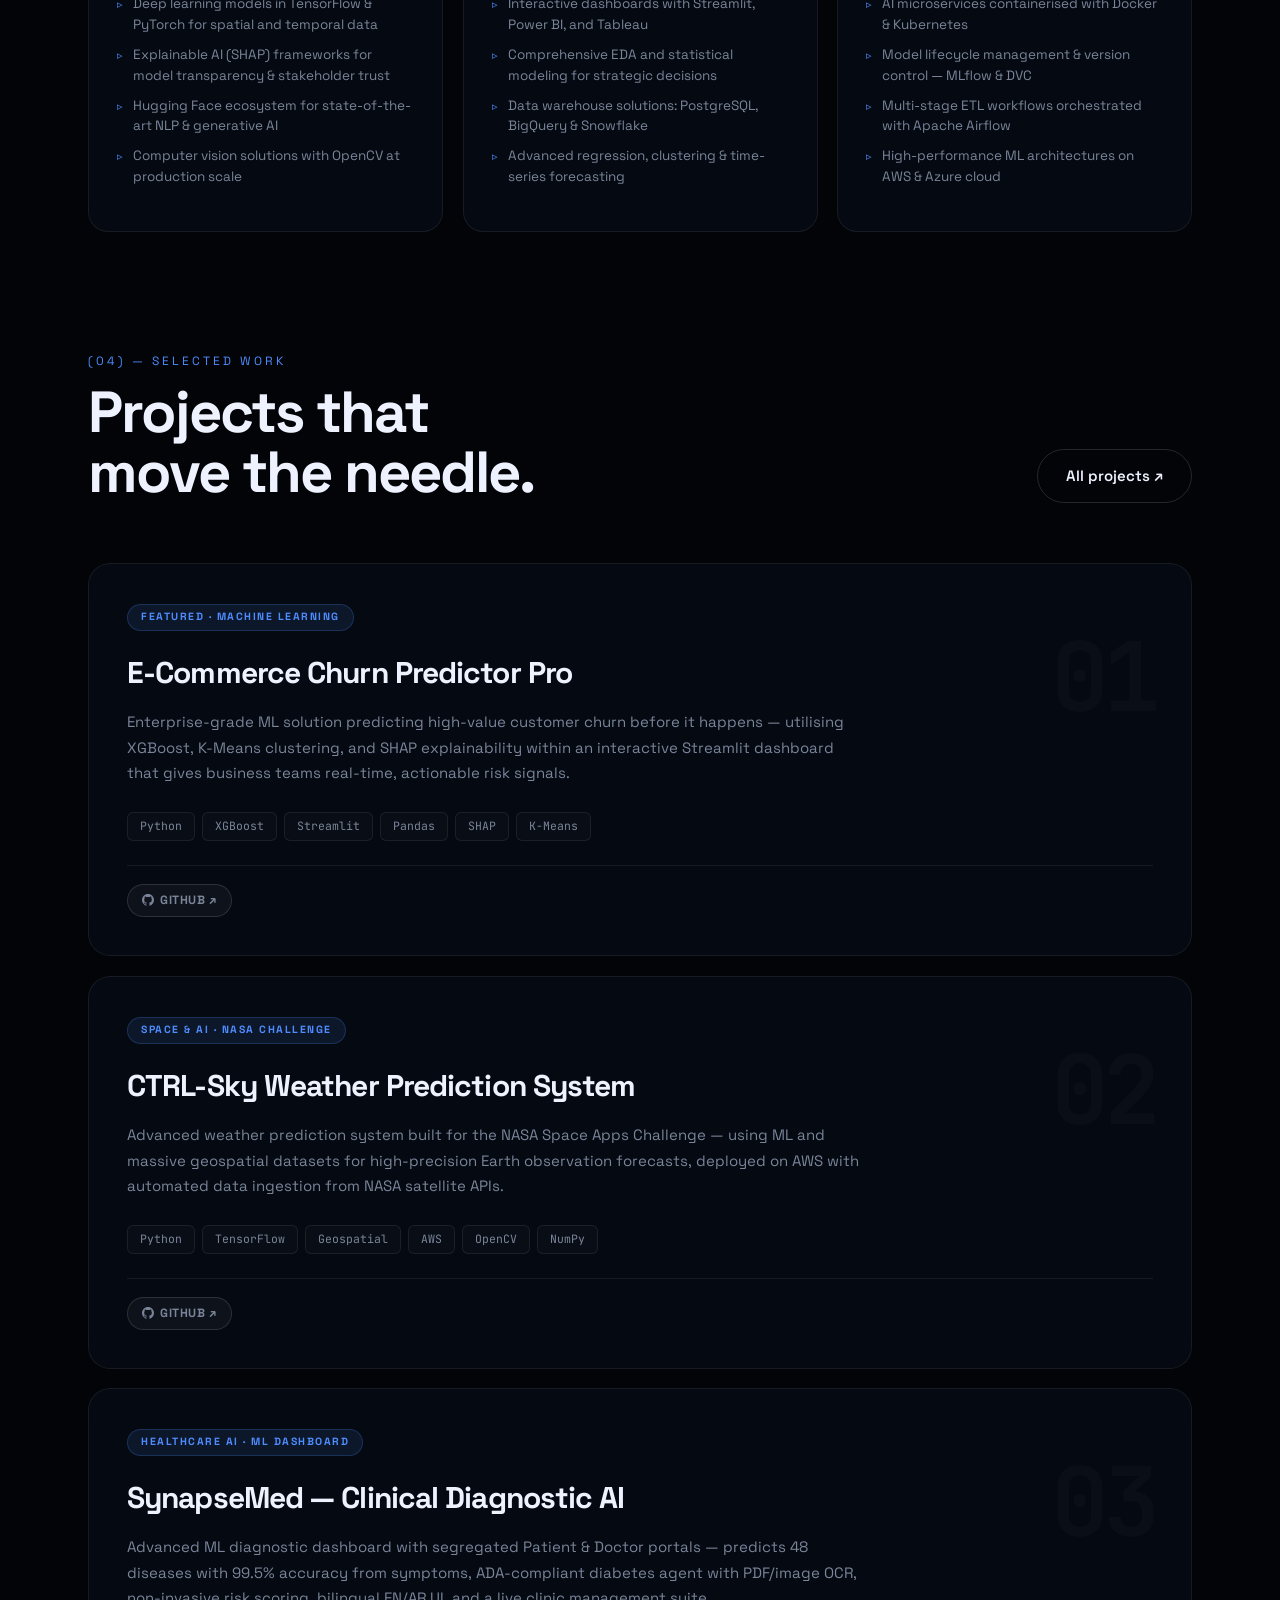
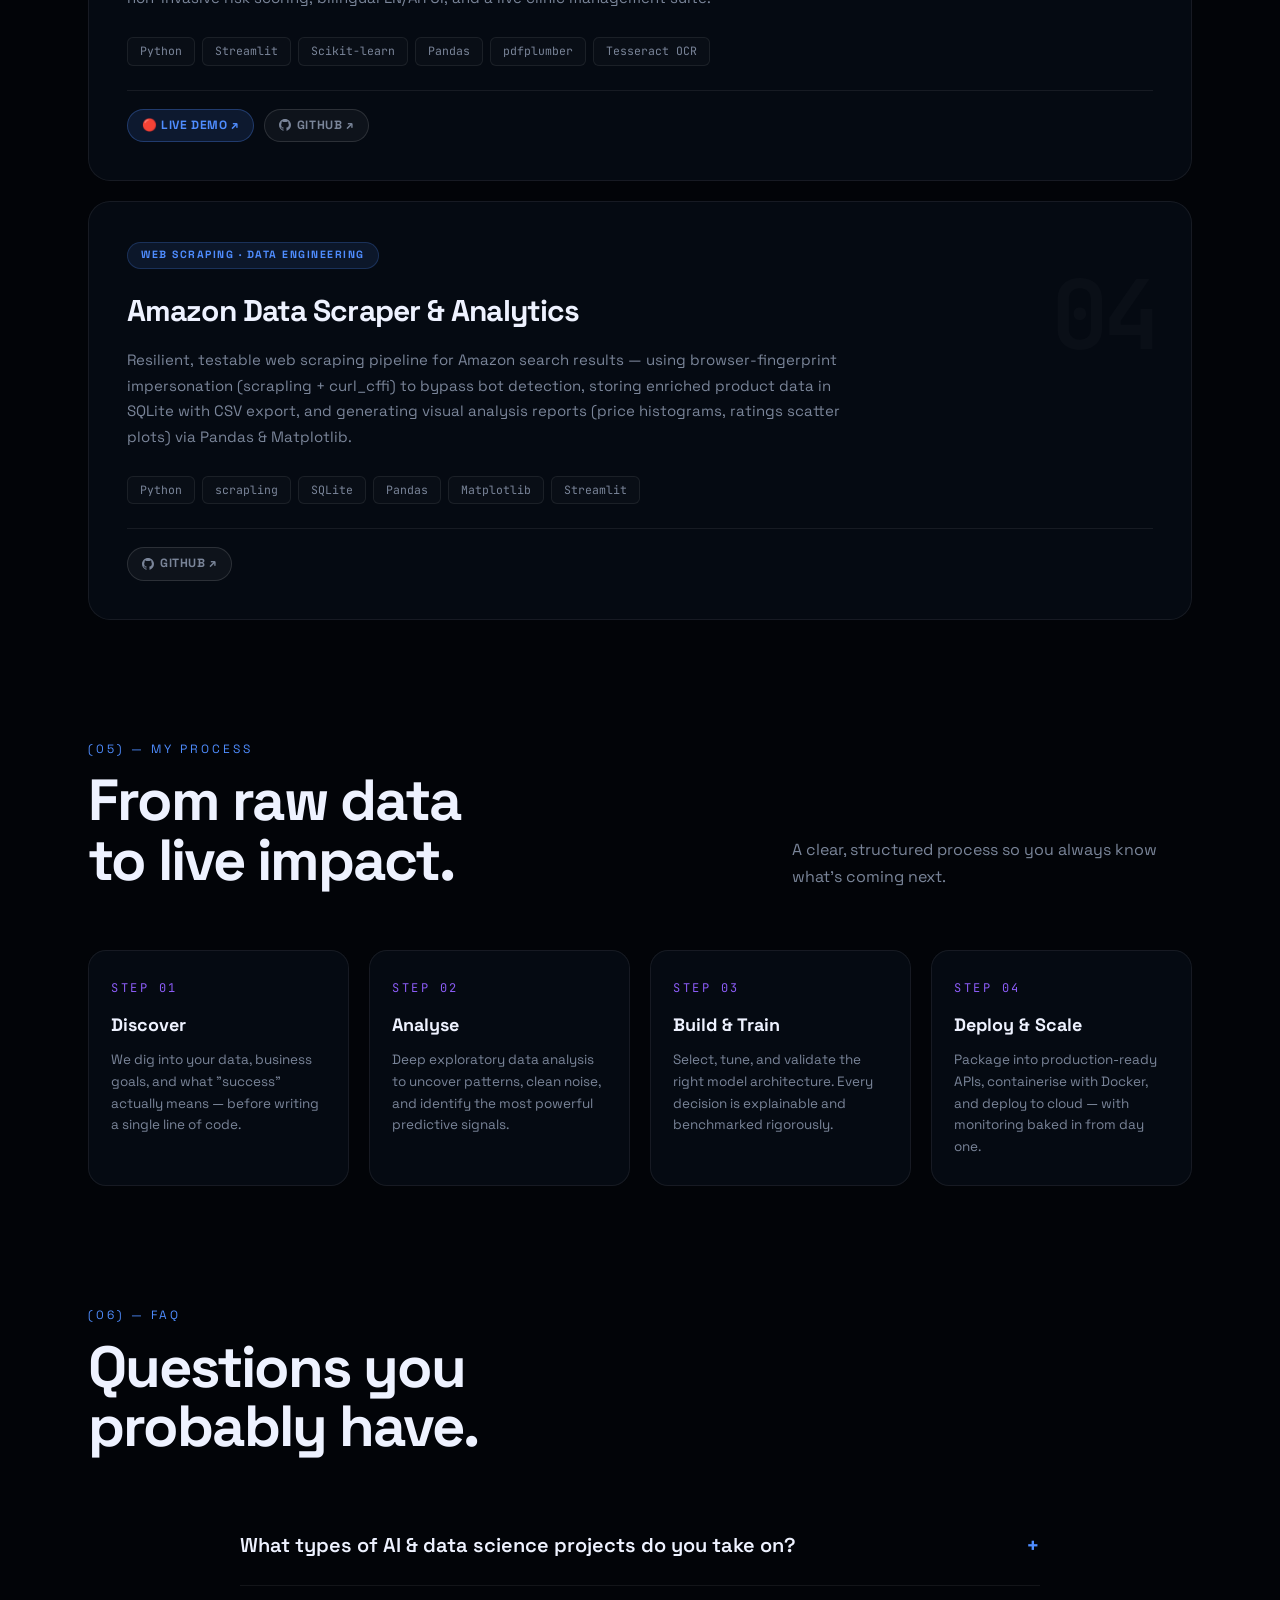
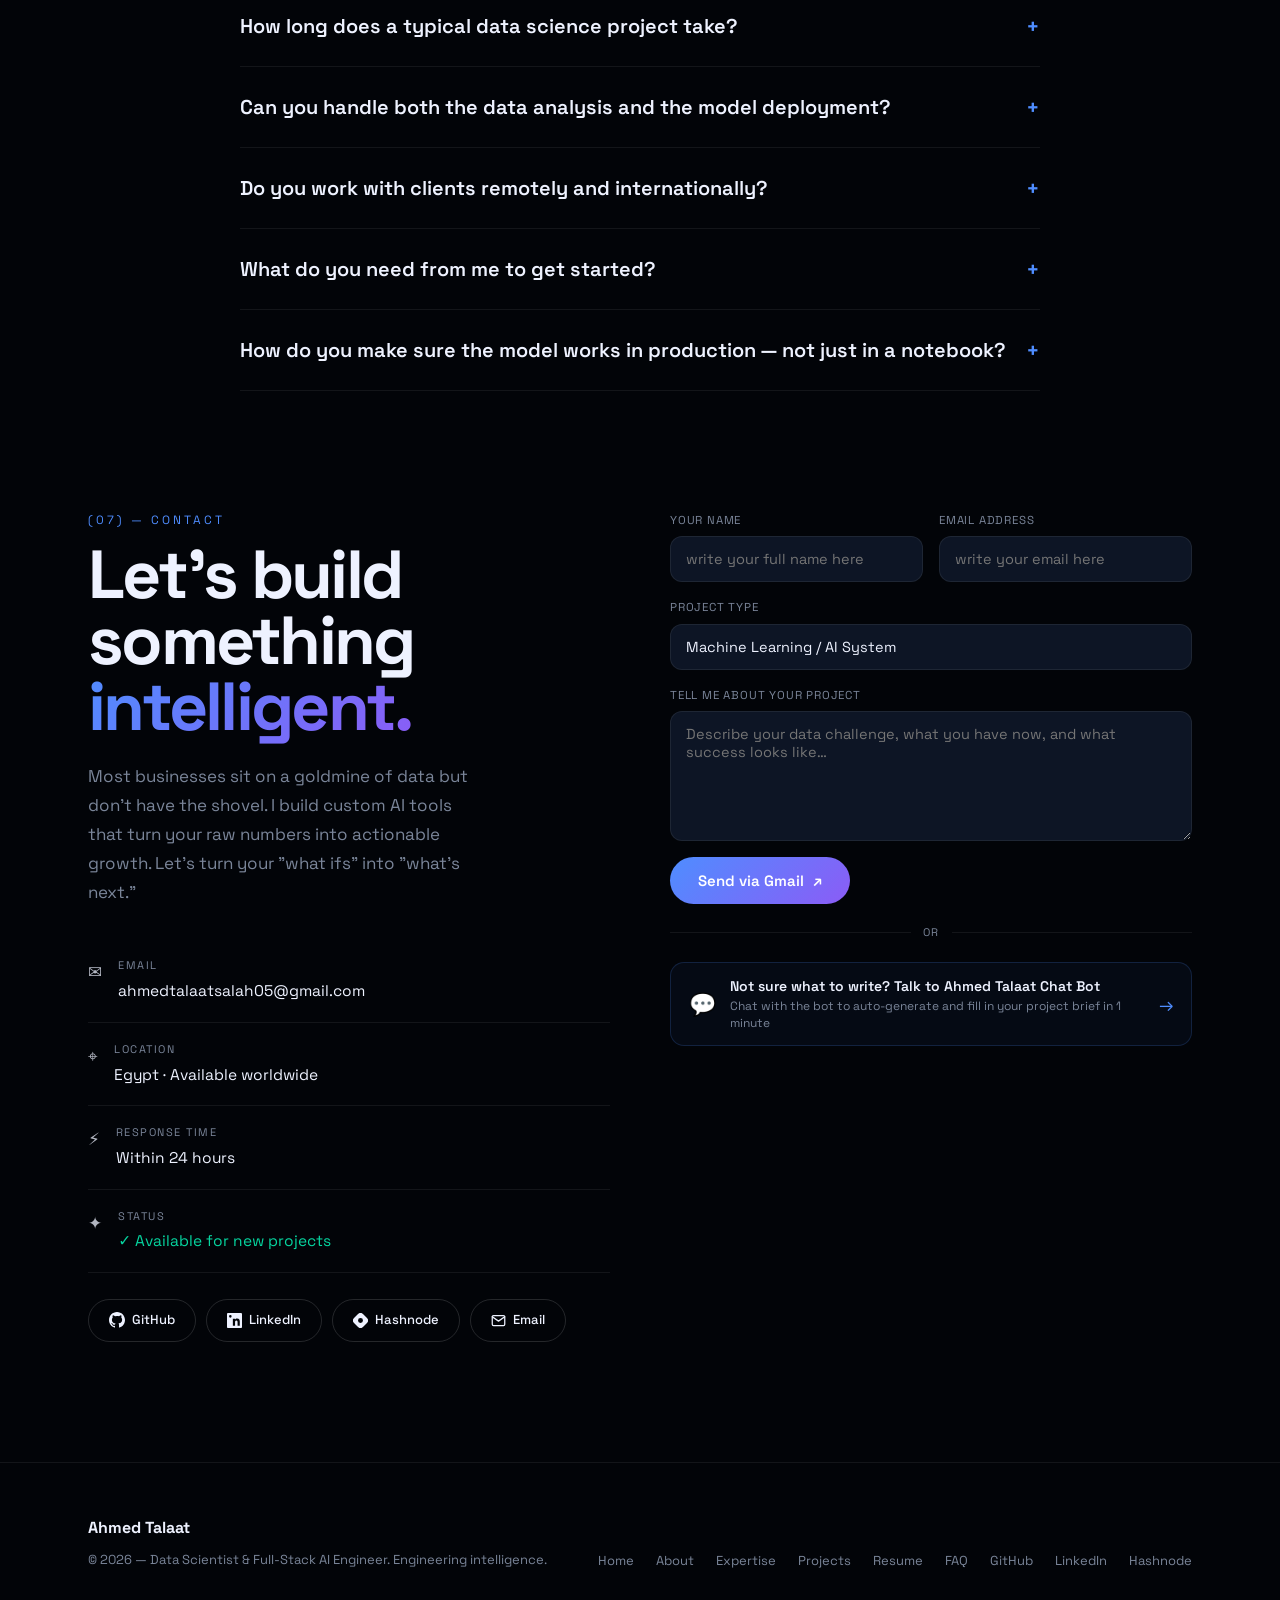
==== commit cf463db5: "Update 'About' link text Shortened the 'About' link text to 'Ab'." ====
--- a/index.html
+++ b/index.html
@@ -884,7 +884,7 @@
       <span class="dot-live"></span>Ahmed.
     </a>
     <div class="nav-links" id="navLinks">
-      <a href="#about">About</a>
+      <a href="#about">Ab</a>
       <a href="#expertise">Expertise</a>
       <a href="projects.html">Projects</a>
       <a href="resume.html">Resume</a>
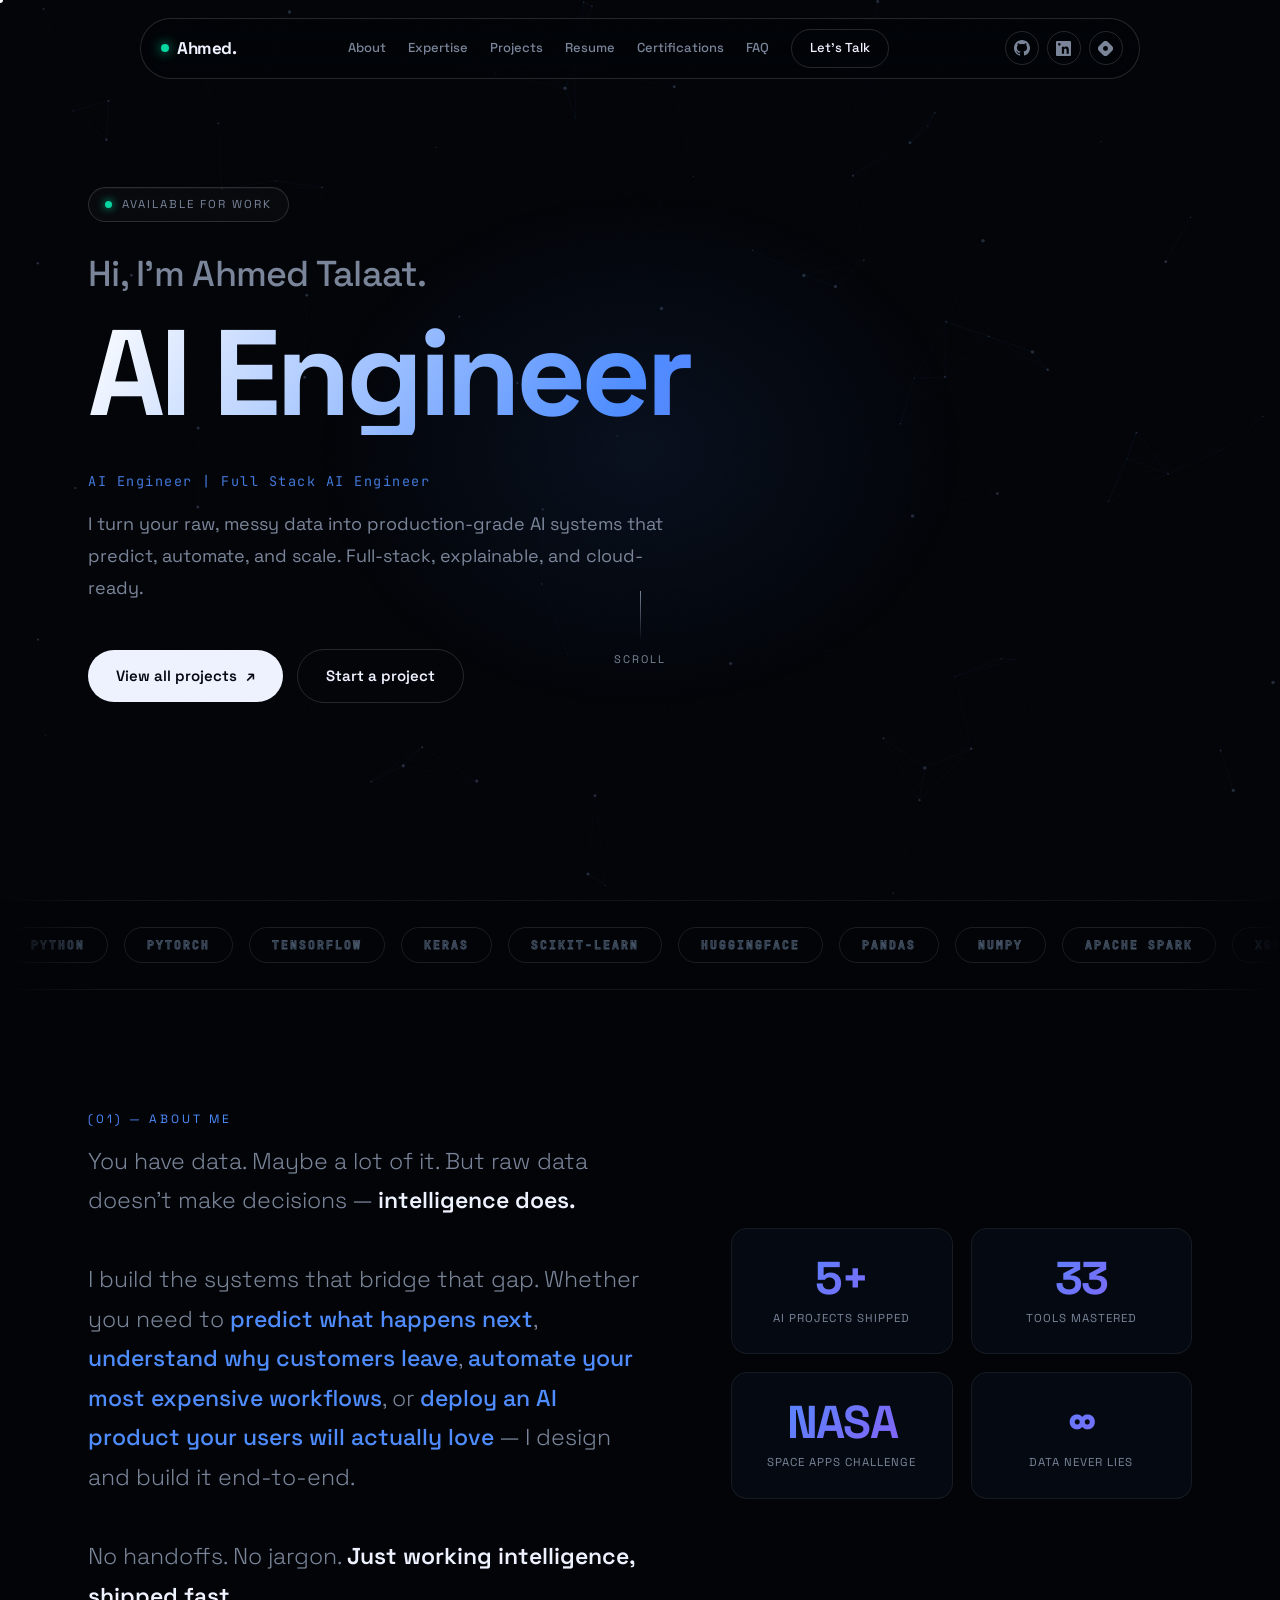
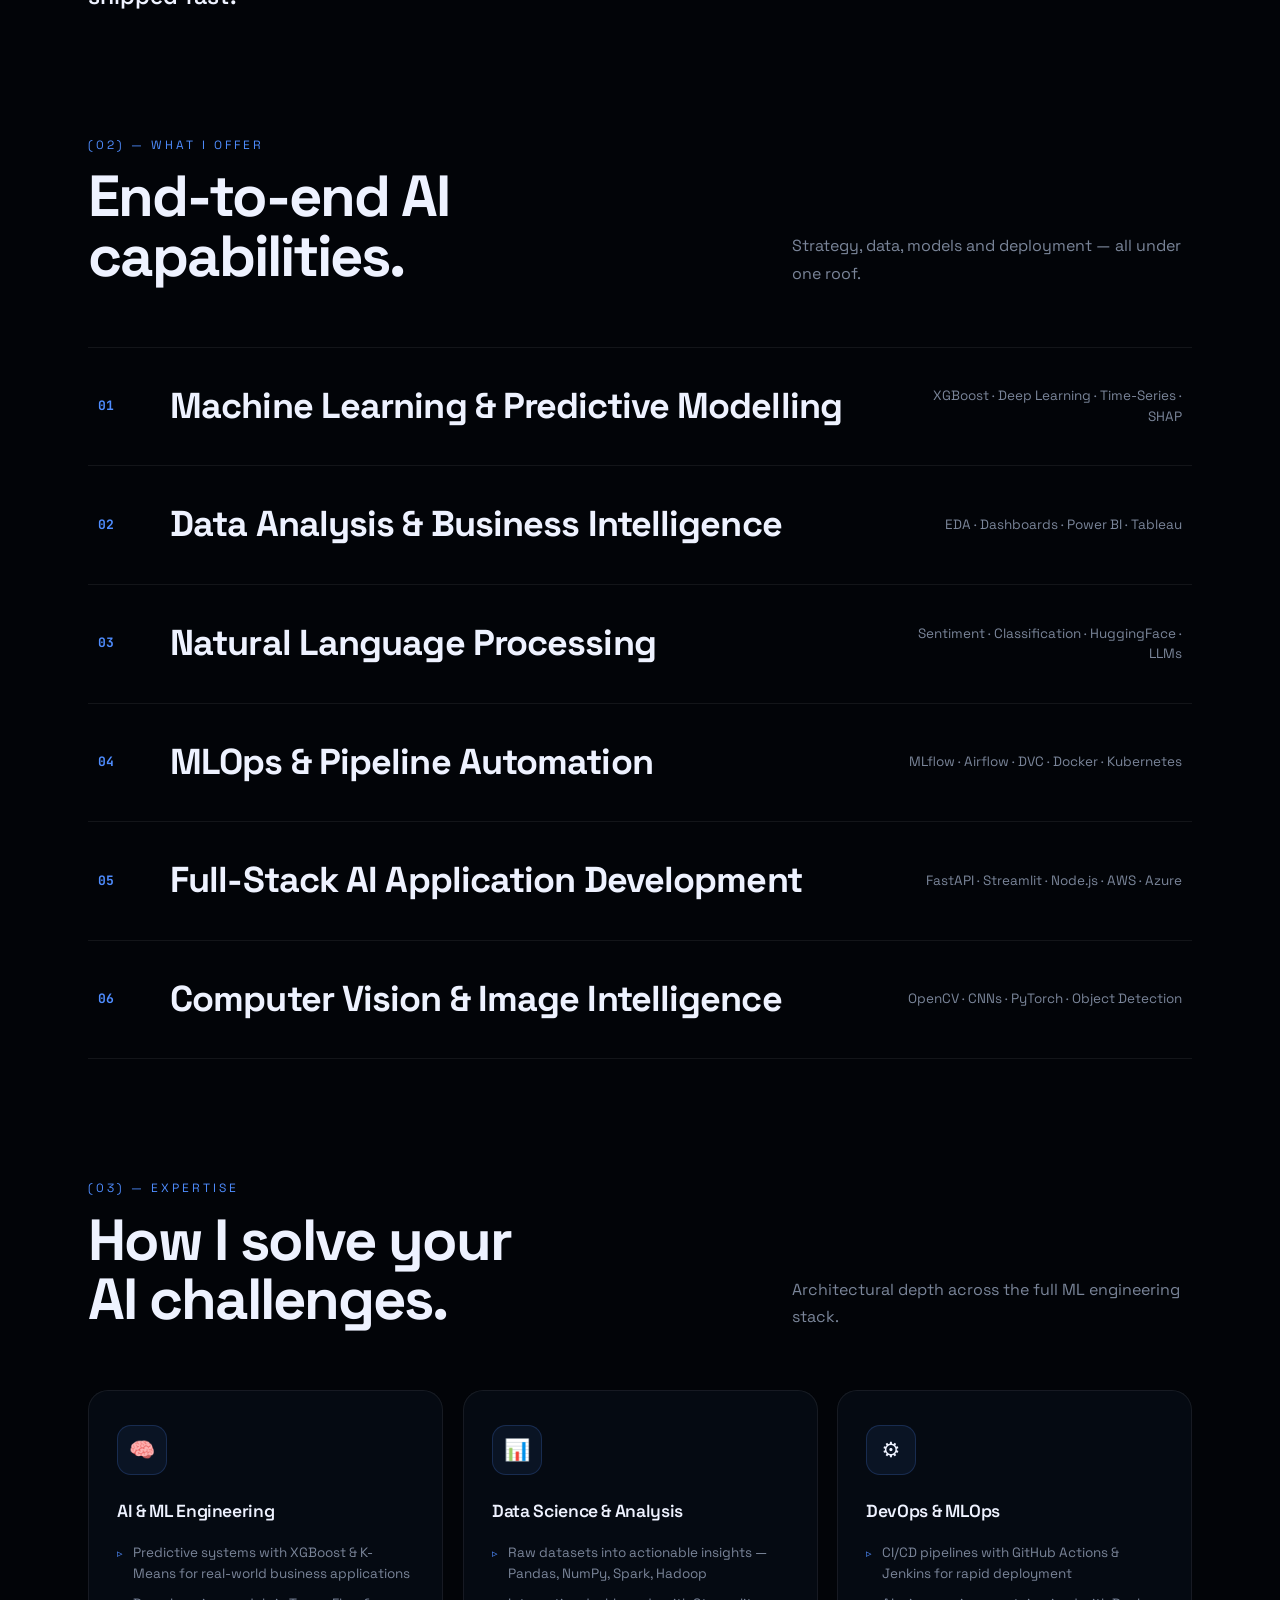
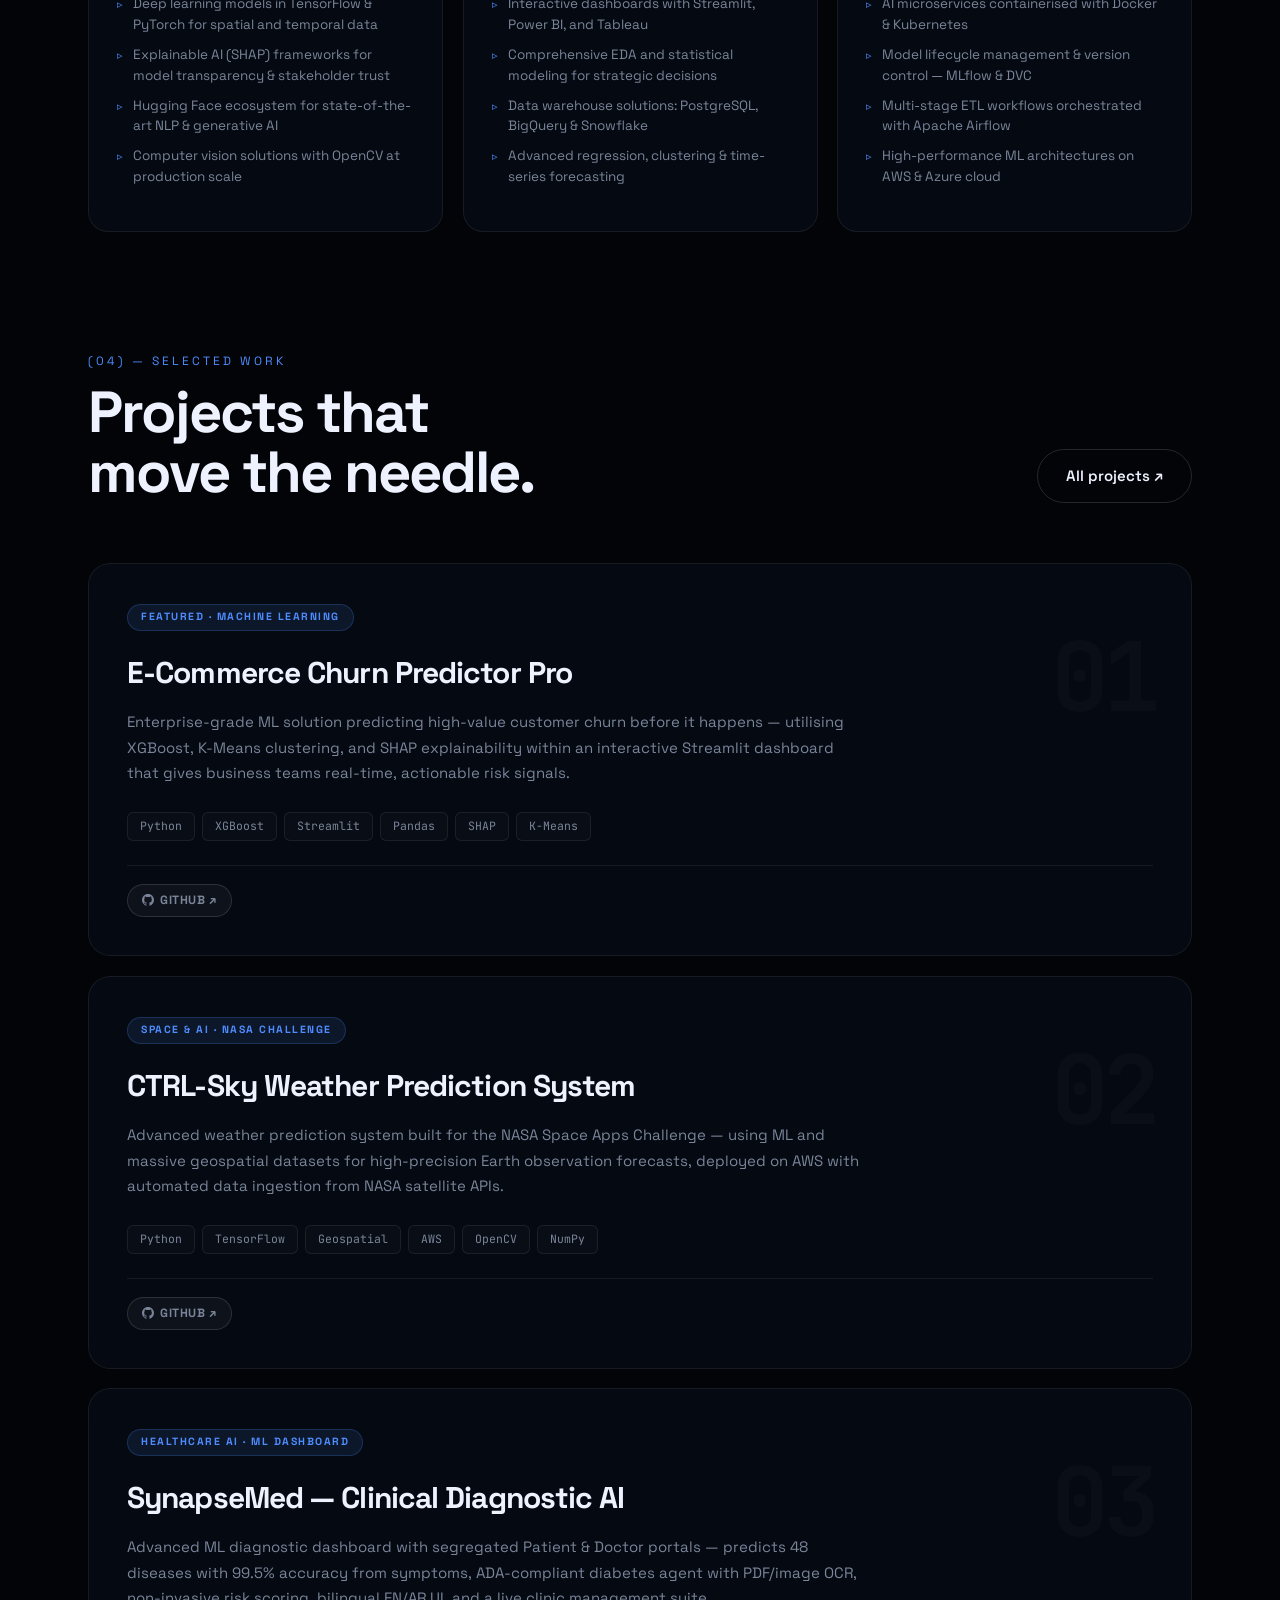
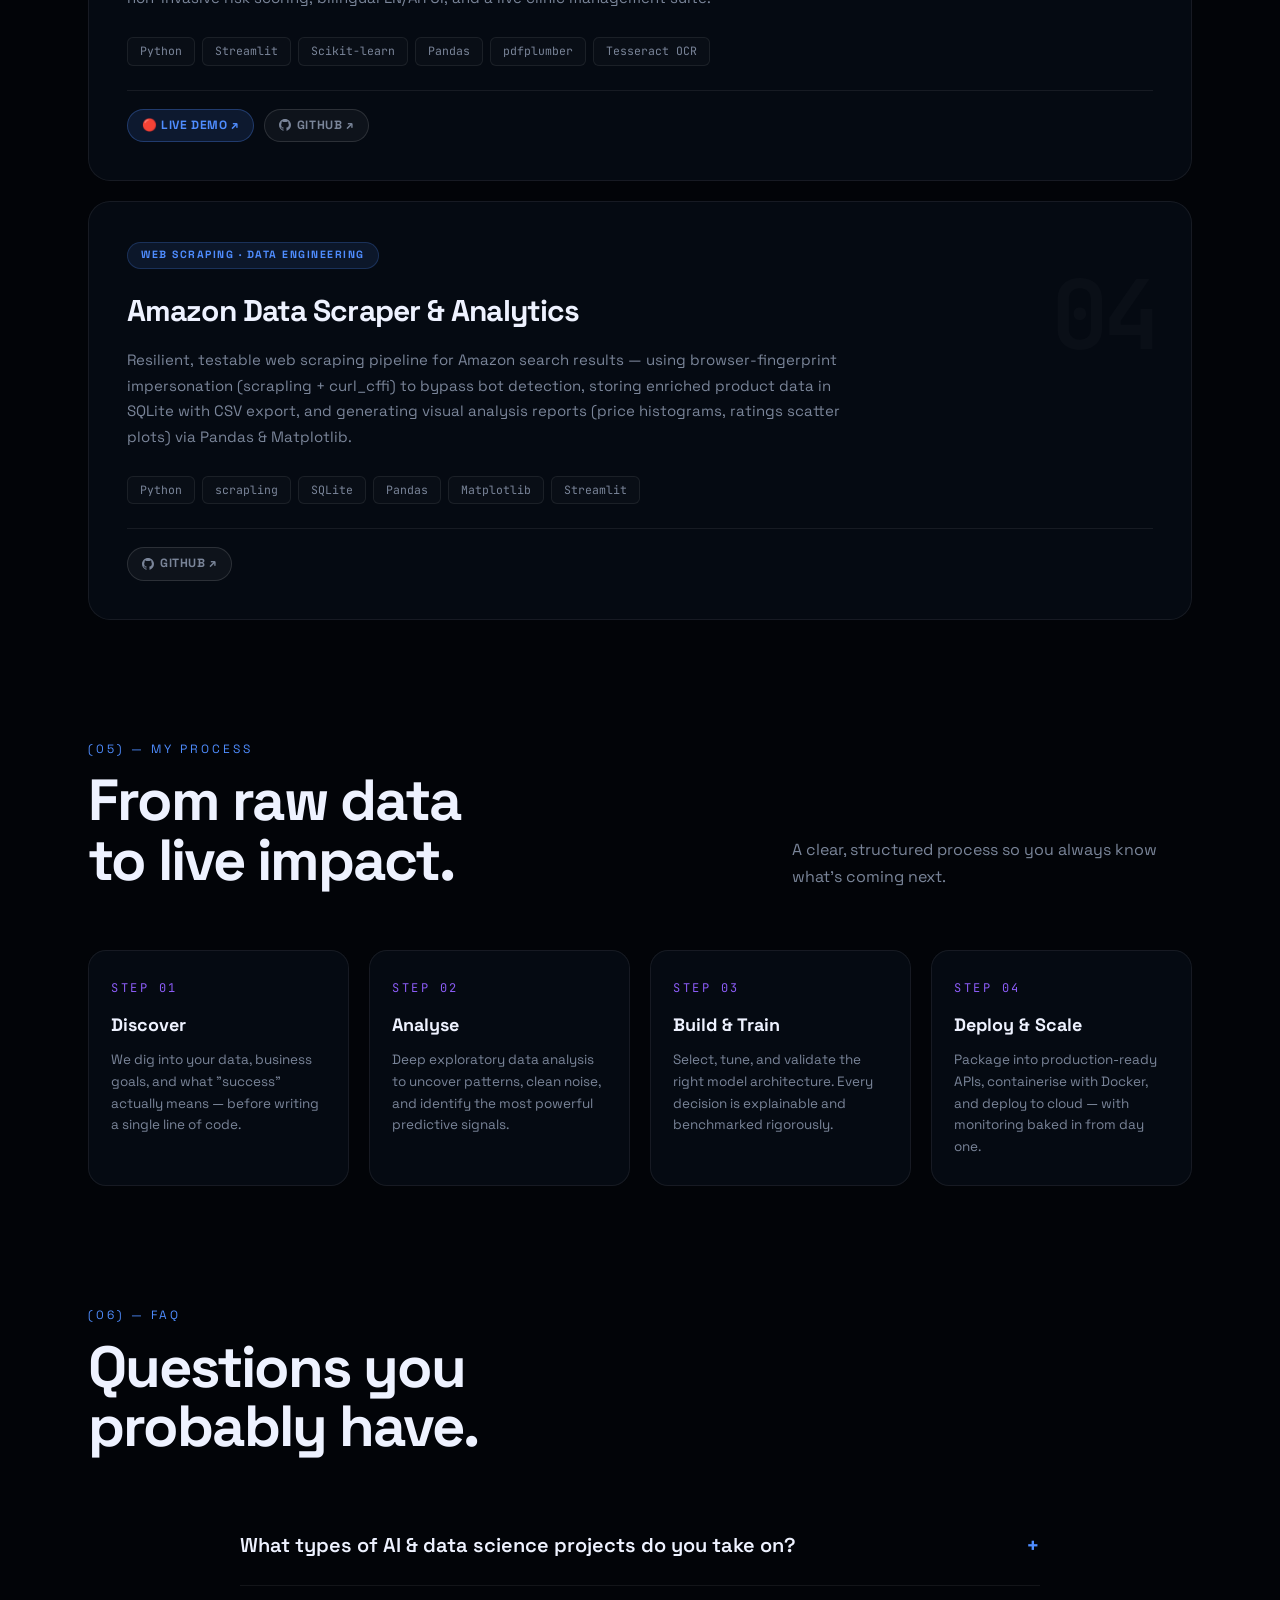
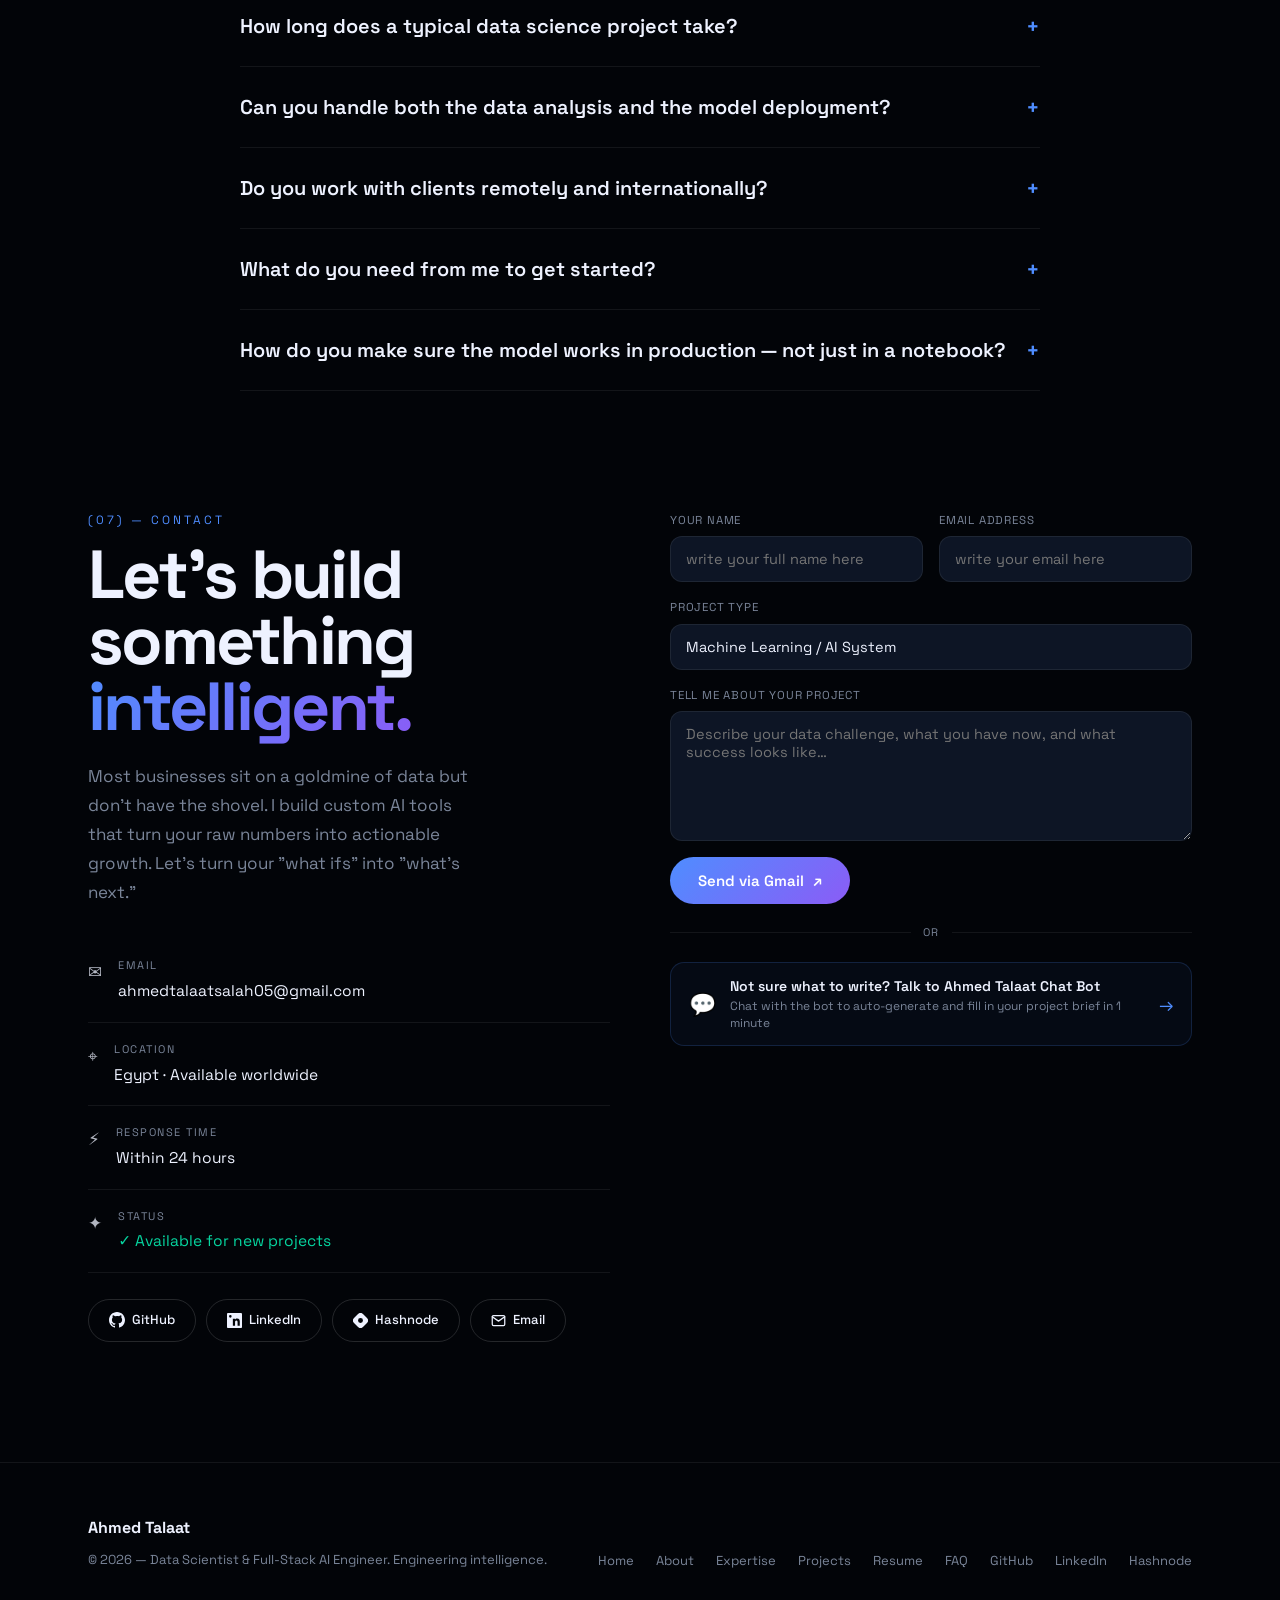
==== commit 73b9701d: "Update index.html" ====
--- a/index.html
+++ b/index.html
@@ -884,7 +884,7 @@
       <span class="dot-live"></span>Ahmed.
     </a>
     <div class="nav-links" id="navLinks">
-      <a href="#about">Ab</a>
+      <a href="#about">About</a>
       <a href="#expertise">Expertise</a>
       <a href="projects.html">Projects</a>
       <a href="resume.html">Resume</a>
